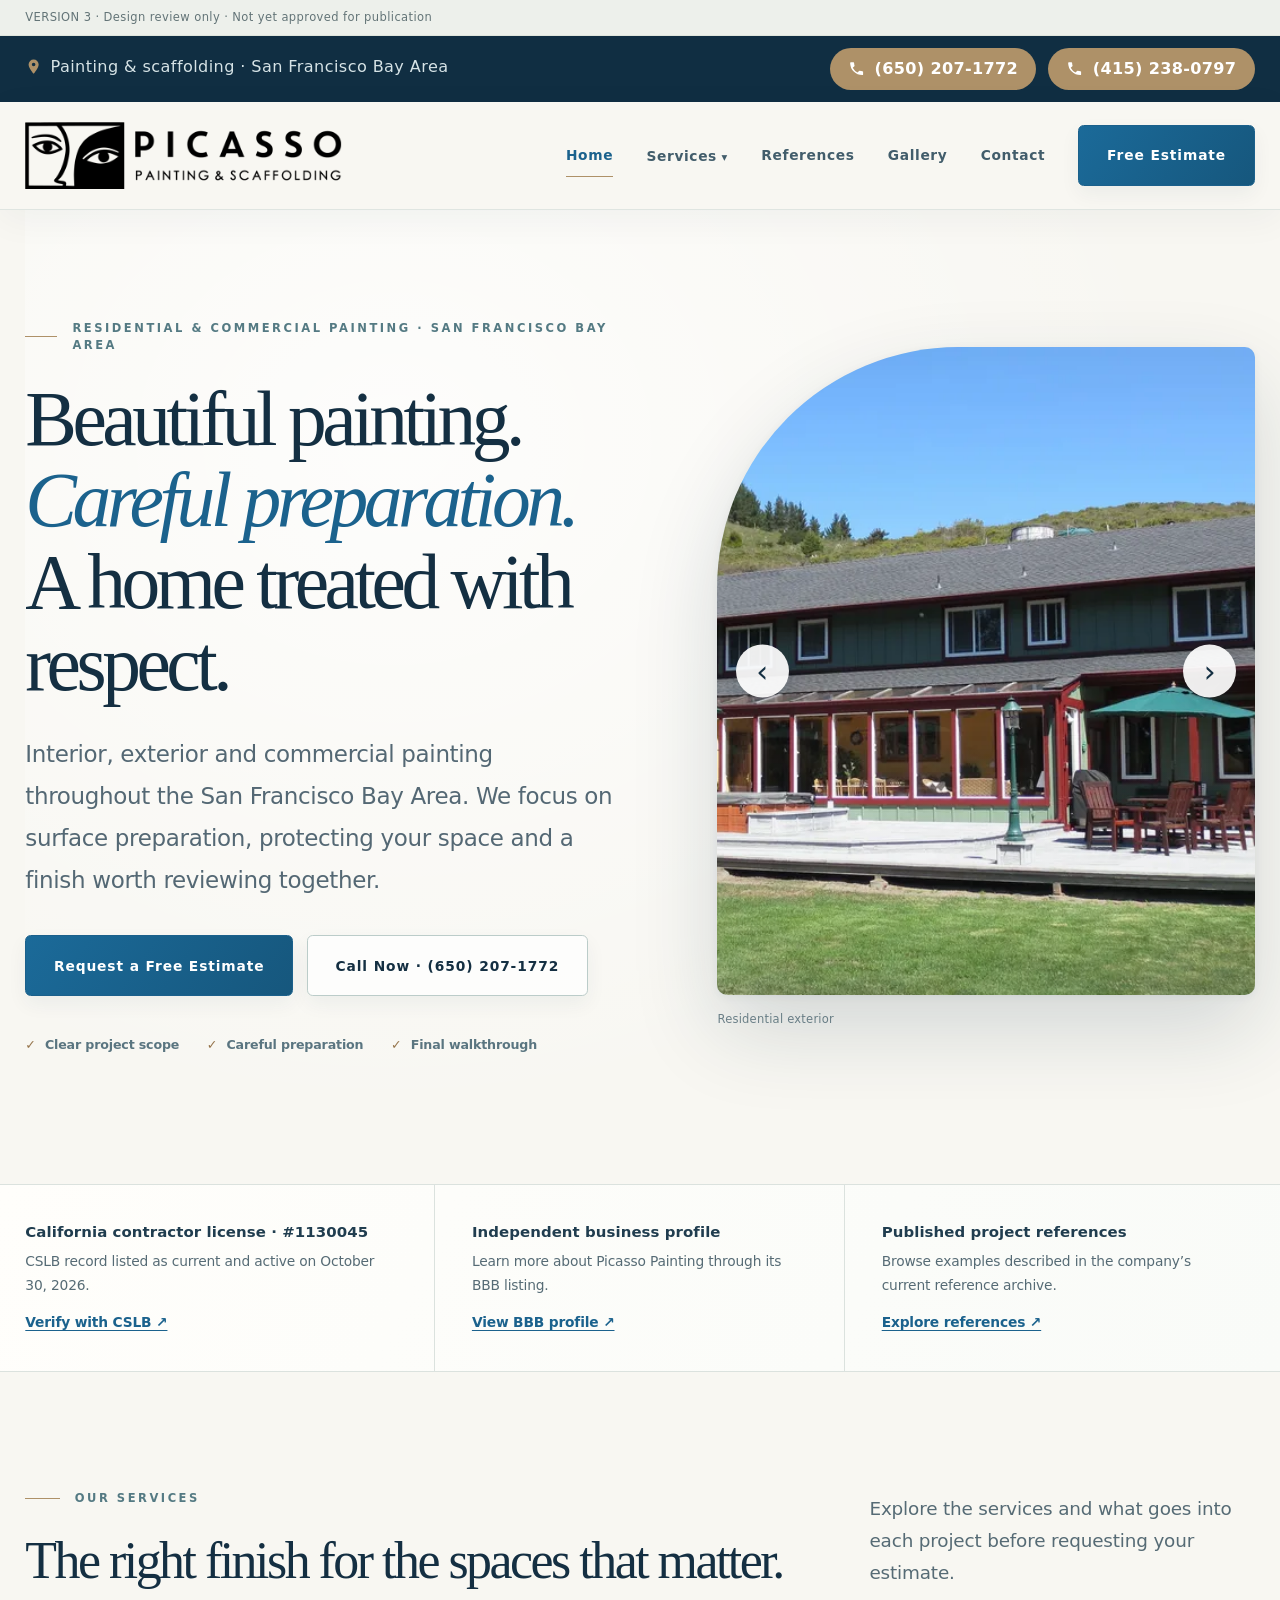
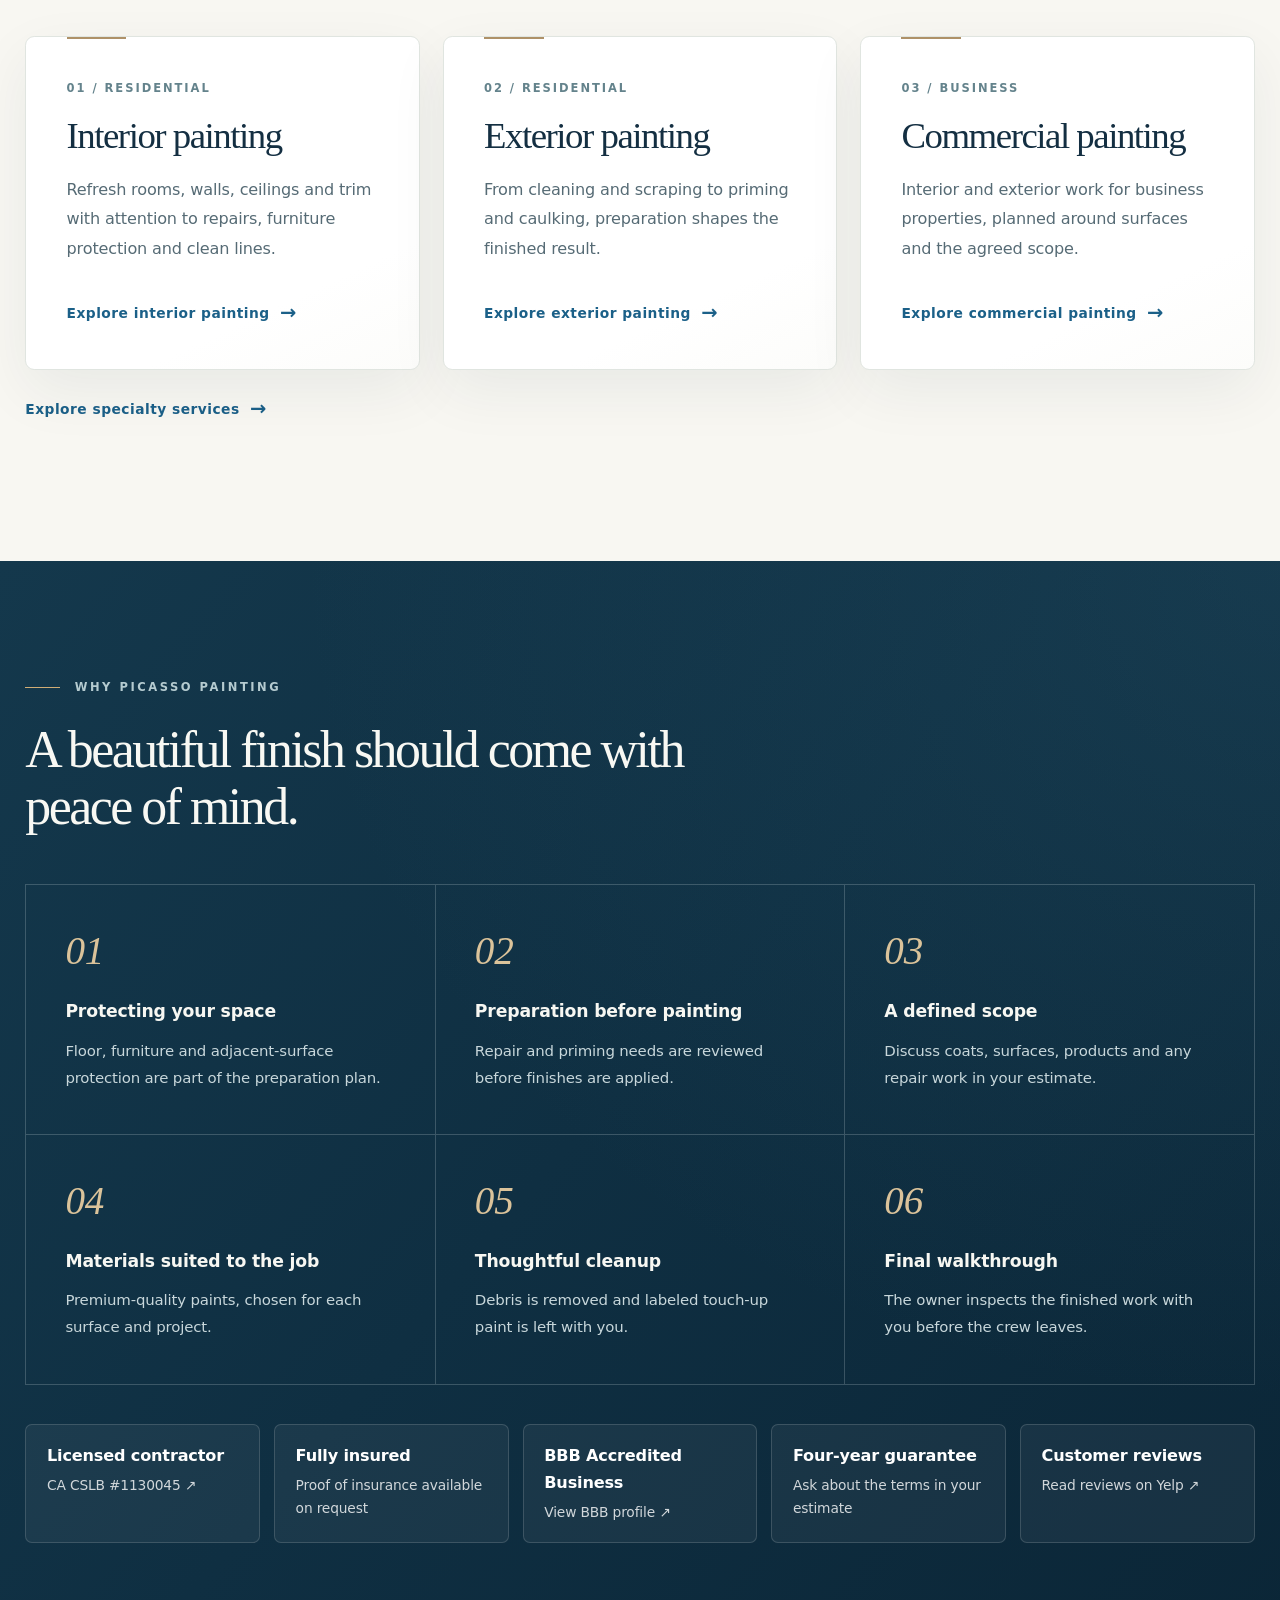
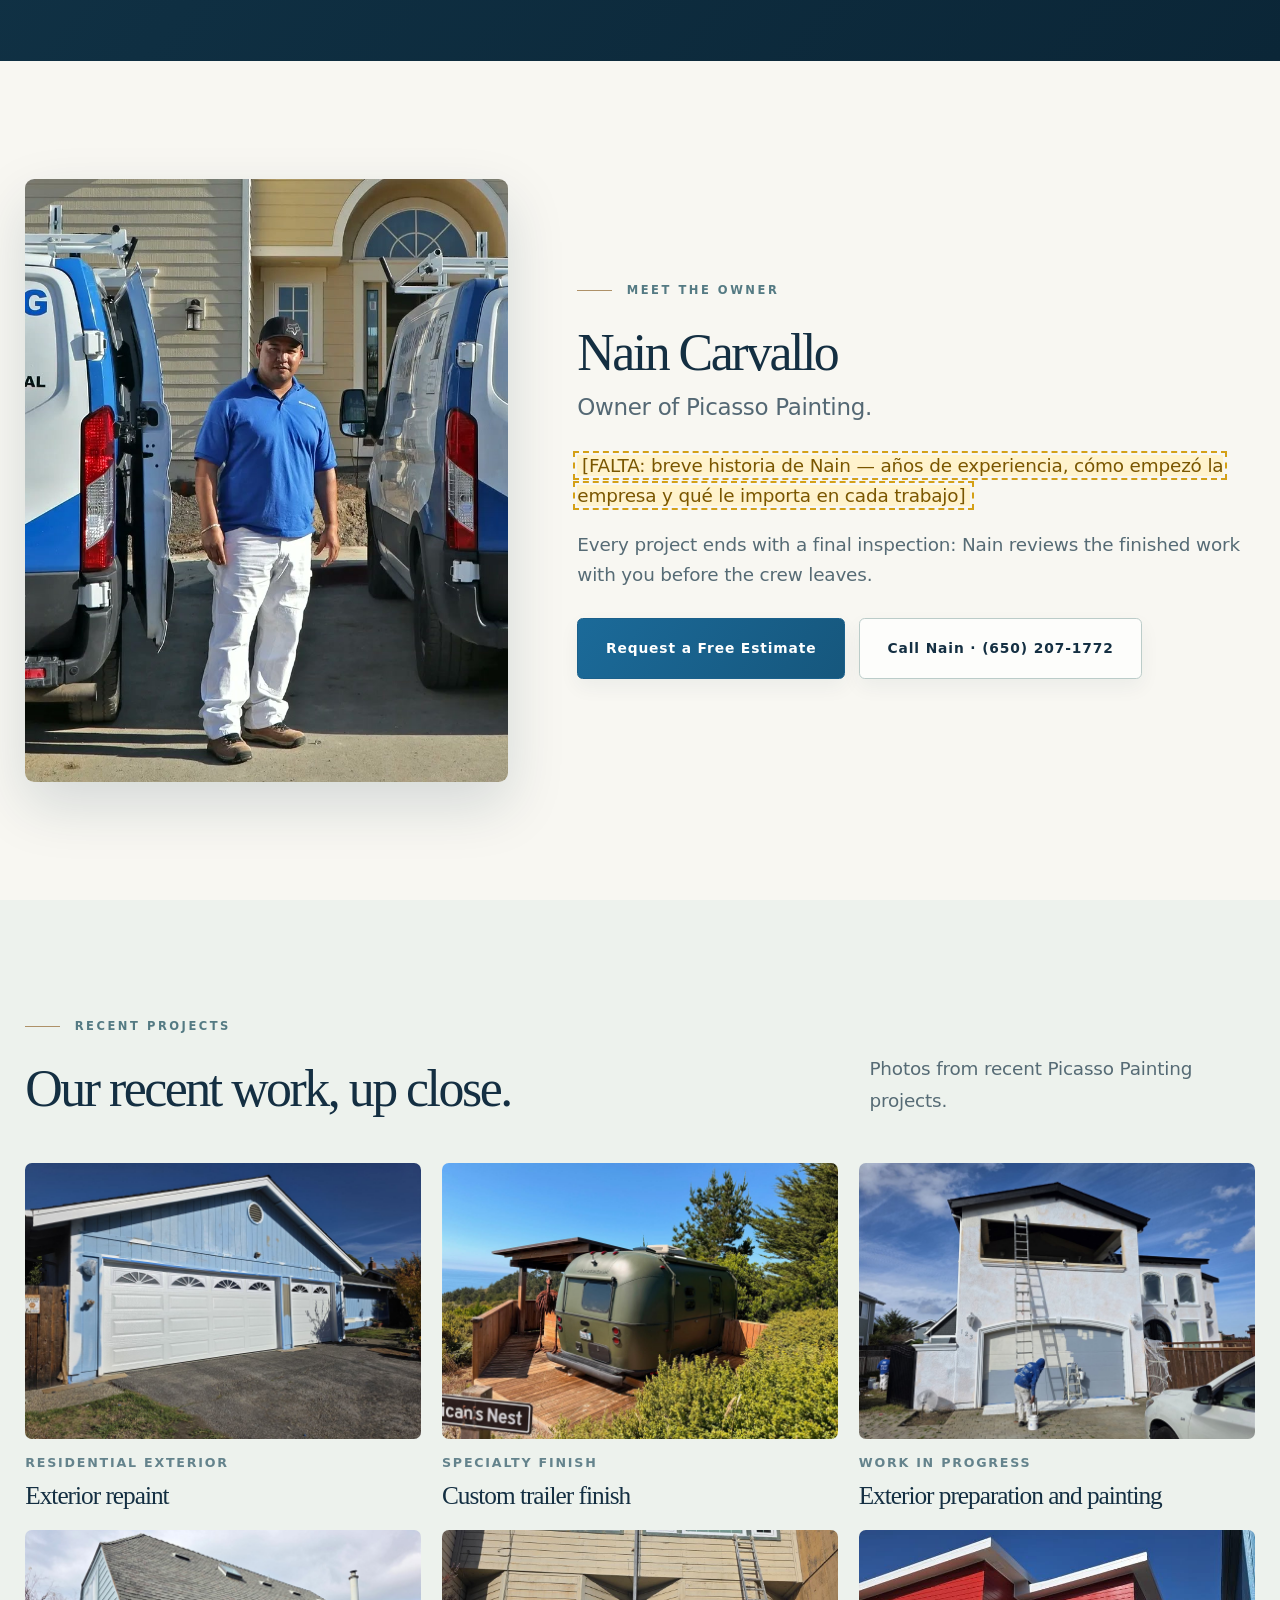
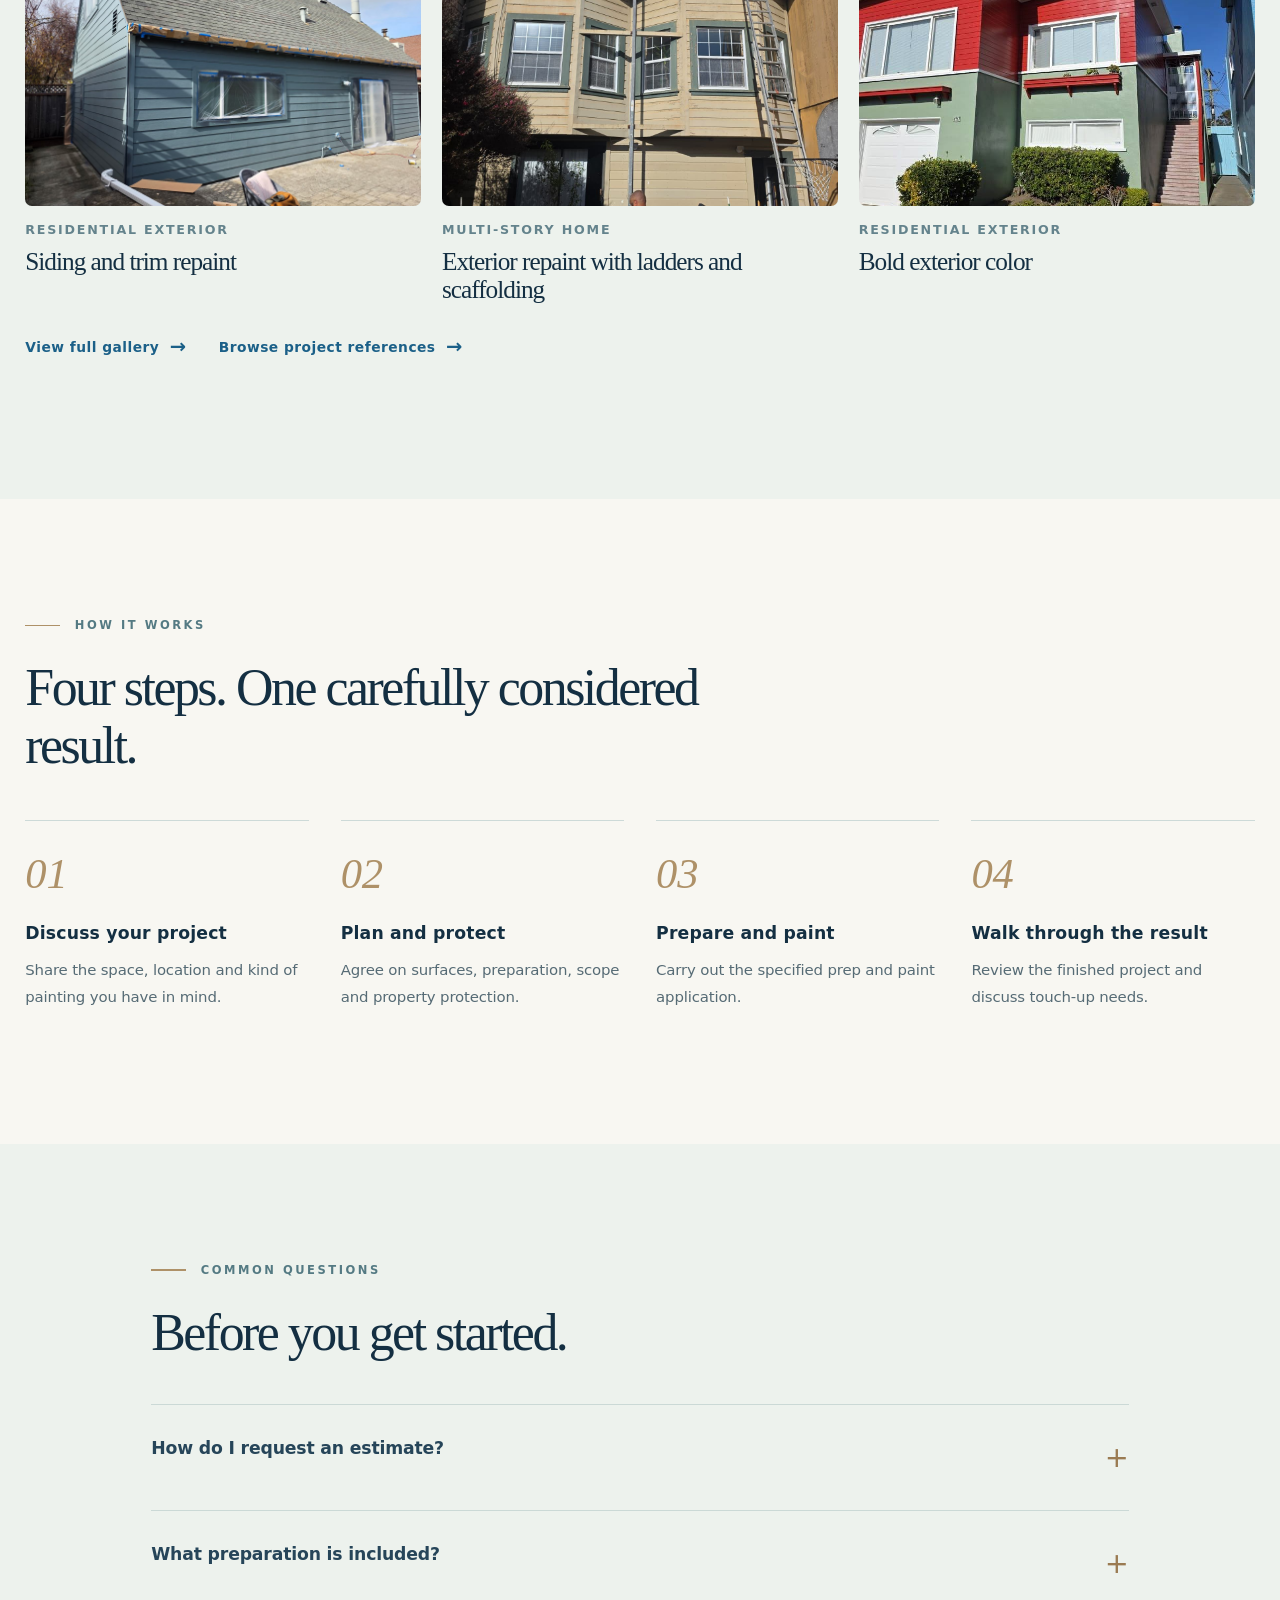
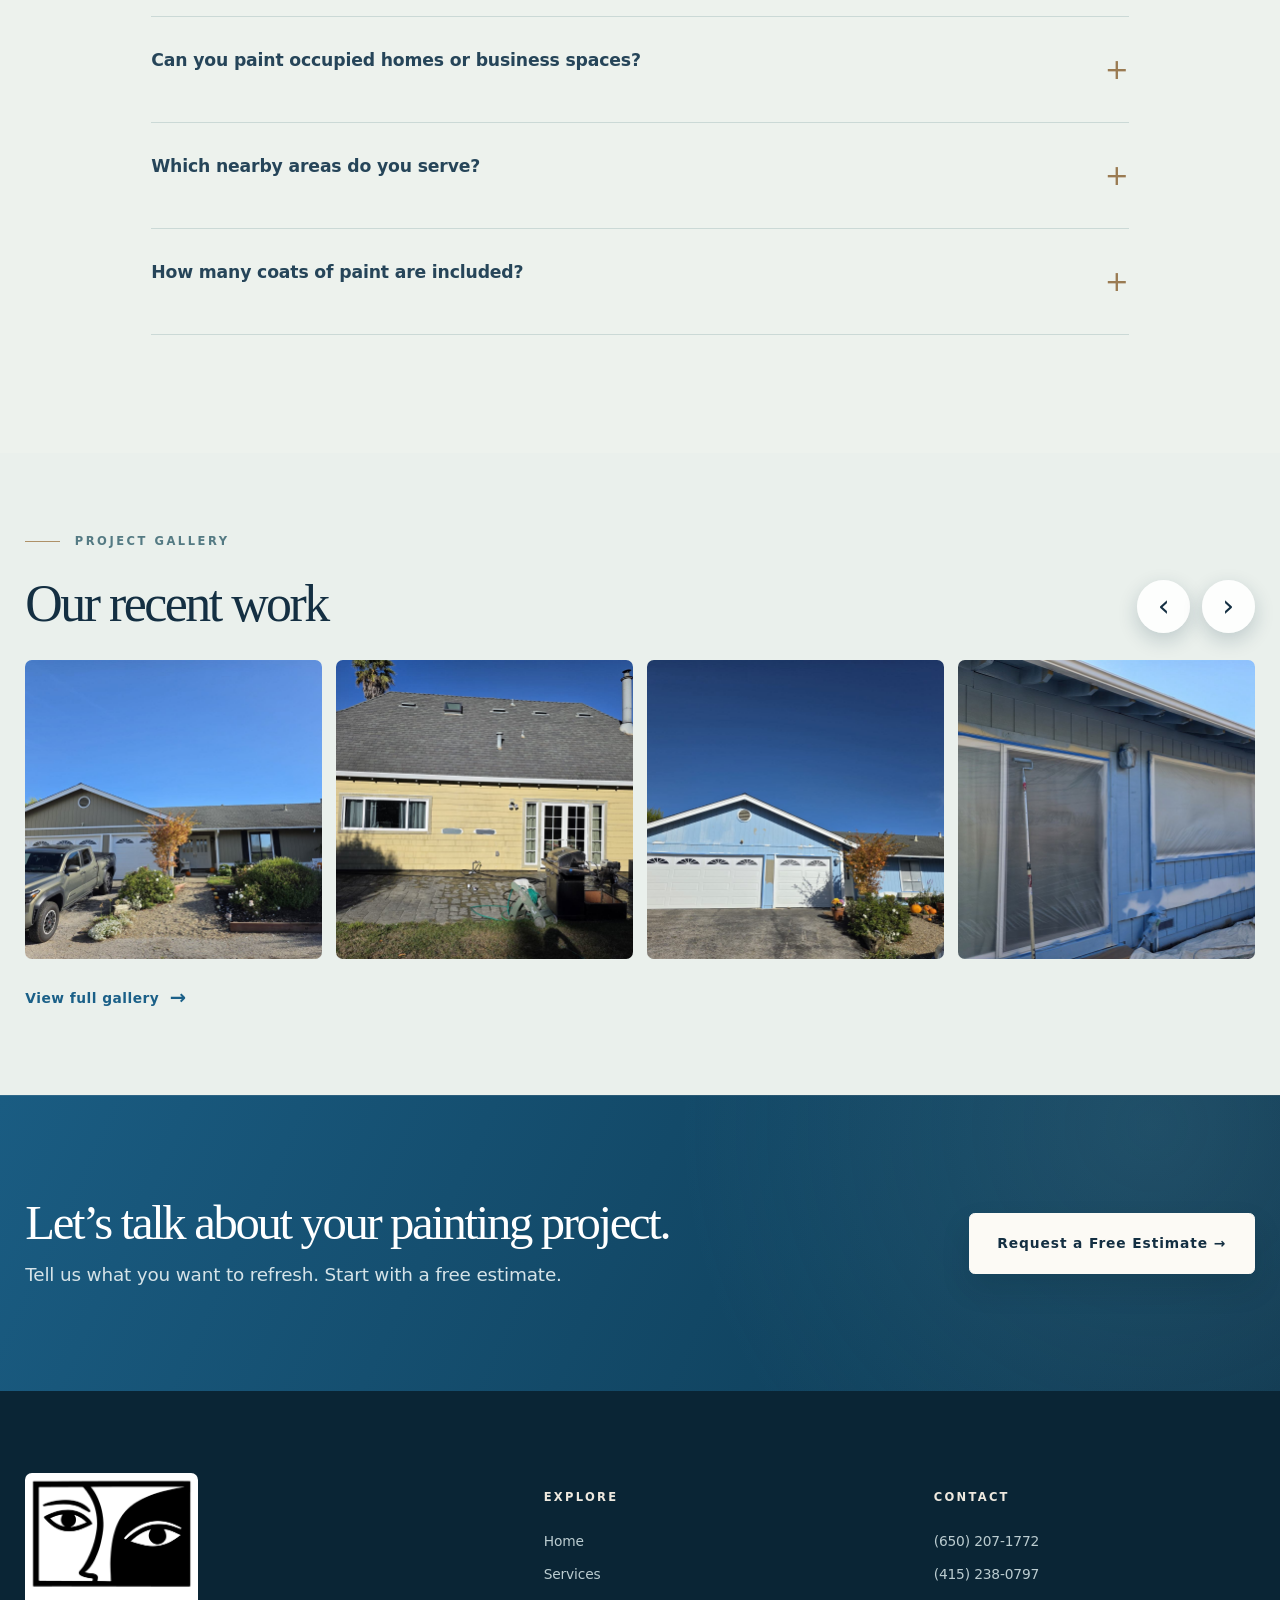
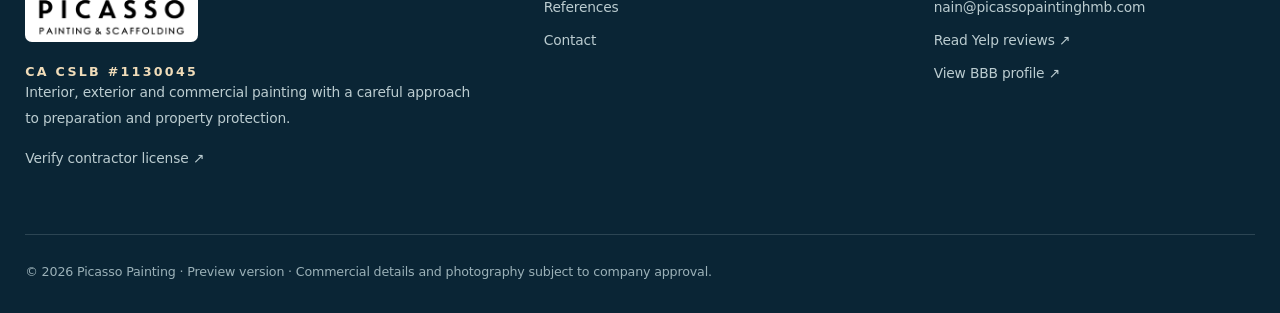
==== index.html @ effb1d24 "Sección Meet the owner con foto de Nain Co-Authored-By: Claude Opus 5.5 <noreply@anthropic.com>" ====
<!doctype html><html lang="en"><head><meta charset="utf-8"><meta name="viewport" content="width=device-width,initial-scale=1"><meta name="theme-color" content="#112b41"><meta name="robots" content="noindex,nofollow"><title>San Francisco Bay Area Painting Services | Picasso Painting</title><meta name="description" content="Interior, exterior and commercial painting in the San Francisco Bay Area. Careful preparation, property protection and free estimate inquiries."><meta property="og:title" content="San Francisco Bay Area Painting Services | Picasso Painting"><meta property="og:description" content="Interior, exterior and commercial painting in the San Francisco Bay Area. Careful preparation, property protection and free estimate inquiries."><meta property="og:type" content="website"><style>
:root{--navy:#112b41;--deep:#092435;--blue:#1766a7;--sea:#e8f1ed;--cream:#faf9f5;--white:#fff;--muted:#536976;--line:#d9e3e3;--gold:#b99b6d;--max:1190px}
*{box-sizing:border-box}html{scroll-behavior:smooth;scroll-padding-top:94px}body{margin:0;background:var(--cream);font:16px/1.65 system-ui,-apple-system,Segoe UI,sans-serif;color:var(--navy);overflow-x:hidden}a{color:inherit;text-decoration:none}img{display:block;max-width:100%}button,input,textarea,select{font:inherit}button{cursor:pointer} :focus-visible{outline:3px solid #4e9dd0;outline-offset:3px} .wrap{width:min(var(--max),calc(100% - 44px));margin:auto}h1,h2,h3,p{margin-top:0}h1,h2,h3{font-family:Georgia,'Times New Roman',serif;font-weight:400;letter-spacing:-.045em;line-height:1.12}h1{font-size:clamp(44px,5.8vw,78px)}h2{font-size:clamp(35px,4vw,55px)}h3{font-size:clamp(25px,2.7vw,33px)}p{color:var(--muted)}.eyebrow{font-size:11px;letter-spacing:.18em;text-transform:uppercase;font-weight:800;color:#467989;margin-bottom:15px;display:flex;gap:12px;align-items:center}.eyebrow:before{content:'';width:23px;height:1px;background:var(--gold)}.lead{font-size:clamp(17px,1.6vw,20px);line-height:1.75}.btn{display:inline-flex;align-items:center;justify-content:center;min-height:52px;padding:12px 22px;border:1px solid transparent;border-radius:4px;font-weight:800;font-size:13px;text-align:center;transition:.2s}.btn:hover{transform:translateY(-2px)}.primary{background:var(--blue);color:white}.primary:hover{background:#105083}.outline{border-color:#b6cad1;background:white}.outline:hover{background:#eaf3f5}.white{background:white;color:var(--navy)}.text-link{display:inline-flex;font-size:13px;font-weight:800;color:#1664a5;gap:9px;align-items:center}.text-link:after{content:'→';font-size:18px}.topline{background:var(--navy);color:#dce9ed;font-size:11px;padding:8px 0}.topline .wrap{display:flex;justify-content:space-between;gap:12px}.topline a:hover{text-decoration:underline}.head{position:sticky;top:0;z-index:30;background:rgba(250,249,245,.97);border-bottom:1px solid var(--line);backdrop-filter:blur(16px)}.header{display:flex;justify-content:space-between;align-items:center;min-height:83px;gap:24px}.brand{display:flex;align-items:center;gap:11px}.brand img{width:61px;height:44px;object-fit:contain}.brand-text{display:grid;line-height:1.1;color:var(--navy)}.brand-text strong{font-size:21px;letter-spacing:.14em}.brand-text small{font-size:10px;letter-spacing:.49em;font-weight:800;margin-top:5px}.nav{display:flex;gap:25px;align-items:center}.nav>a:not(.btn){font-size:12px;font-weight:800;color:#385266}.nav>a[aria-current=page]{color:var(--blue);border-bottom:2px solid var(--blue);padding-bottom:5px}.nav a:hover{color:#1766a7}.menu{display:none;background:white;border:1px solid var(--line);border-radius:4px;padding:9px 14px;font-size:20px}.hero{display:grid;grid-template-columns:1.05fr .95fr;align-items:center;gap:7%;padding:76px 0 95px}.hero h1{margin:0 0 21px}.hero h1 em{font-weight:400;color:var(--blue)}.hero p{max-width:590px}.actions{display:flex;flex-wrap:wrap;gap:12px}.hero-photo{height:500px;border-radius:155px 7px 7px 7px;background:linear-gradient(135deg,#dcebe5,#c8dbd8);overflow:hidden;box-shadow:0 20px 60px #112b411c;position:relative}.hero-photo img{width:100%;height:100%;object-fit:cover}.photo-caption{font-size:11px;color:#647b84;padding-top:9px}.hero-words{display:flex;flex-wrap:wrap;gap:17px;font-size:12px;color:#54727e;font-weight:700;margin-top:26px}.hero-words span:before{content:'✓';color:var(--blue);margin-right:7px}.strip{background:#fff;border-block:1px solid var(--line)}.strip-inner{display:grid;grid-template-columns:repeat(3,1fr)}.strip-item{padding:25px 24px;border-right:1px solid var(--line)}.strip-item:first-child{padding-left:0}.strip-item:last-child{border:0}.strip-item b{display:block;font-size:13px}.strip-item p{font-size:12px;margin:4px 0 7px}.strip-item a{font-size:12px;color:var(--blue);font-weight:750;text-decoration:underline}.section{padding:98px 0}.alt{background:#edf4f0}.dark{background:var(--navy);color:#fff}.dark h2,.dark h3{color:#fff}.dark p{color:#c5d7df}.section-head{display:flex;gap:35px;align-items:end;justify-content:space-between;margin-bottom:34px}.section-head h2{margin:0;max-width:740px}.section-head p{max-width:335px;margin:0}.cards{display:grid;grid-template-columns:repeat(3,minmax(0,1fr));gap:18px}.card{background:#fff;border:1px solid var(--line);padding:31px;display:flex;flex-direction:column;min-width:0}.card small{color:#54808d;letter-spacing:.14em;text-transform:uppercase;font-weight:850;font-size:10px}.card h3{margin:12px 0}.card p{font-size:14px;flex:1}.card .text-link{margin-top:10px}.reasons{display:grid;grid-template-columns:repeat(3,1fr);border-top:1px solid #ffffff33;border-left:1px solid #ffffff33;margin-top:32px}.reason{padding:28px;border-bottom:1px solid #ffffff33;border-right:1px solid #ffffff33}.reason b{font-size:15px}.reason p{font-size:13px;margin:8px 0 0}.reason .number{color:#bfd5dd;font:italic 29px Georgia;display:block;margin-bottom:16px}.process{display:grid;grid-template-columns:repeat(4,1fr);gap:22px}.process article{border-top:1px solid var(--line);padding-top:19px}.process b{color:#ae8e63;font:italic 30px Georgia}.process h3{font:700 16px system-ui;letter-spacing:0;margin:15px 0 9px}.process p{font-size:13px}.faq{max-width:850px;margin:auto;border-top:1px solid var(--line)}.faq details{border-bottom:1px solid var(--line)}.faq summary{padding:20px 0;cursor:pointer;font-weight:750;list-style:none;display:flex;justify-content:space-between;gap:20px}.faq summary:after{content:'+';font-size:25px;font-weight:300;color:var(--blue)}.faq details[open] summary:after{content:'−'}.faq summary::-webkit-details-marker{display:none}.faq p{font-size:14px;padding-bottom:14px;max-width:720px}.cta{background:#155c93;color:white;padding:65px 0}.cta-inner{display:flex;justify-content:space-between;align-items:center;gap:30px}.cta h2{color:#fff;margin:0 0 8px}.cta p{color:#dfebf1;margin:0}.footer{background:var(--deep);color:#d7e6e9;padding:55px 0 24px}.footer-grid{display:grid;grid-template-columns:1.4fr 1fr 1fr;gap:50px;border-bottom:1px solid #ffffff29;padding-bottom:35px}.footer h4{color:#fff;text-transform:uppercase;font-size:11px;letter-spacing:.13em}.footer p,.footer a{color:#b8cfd5;font-size:13px}.footer a{display:block;margin:6px 0}.footer .brand-text strong{color:#fff}.footer-bottom{font-size:11px;color:#9bb6bd;padding-top:20px}.page-hero{padding:73px 0 55px}.page-hero h1{max-width:870px;margin:0 0 21px}.page-hero p{max-width:730px}.feature{display:grid;grid-template-columns:.82fr 1.18fr;gap:9%;padding:63px 0;border-top:1px solid var(--line);align-items:start}.feature:nth-child(even){grid-template-columns:1.18fr .82fr}.feature:nth-child(even) .feature-copy{order:2}.feature h2{margin:8px 0 19px}.feature p{font-size:15px}.feature-list{background:#fff;border:1px solid var(--line);padding:30px}.feature-list h3{font-size:25px;margin:0 0 18px}.feature-list ul{margin:0;padding-left:19px;color:var(--muted)}.feature-list li{padding-bottom:9px;font-size:14px}.special-grid{display:grid;grid-template-columns:repeat(3,1fr);gap:13px}.special-grid div{background:white;padding:20px;border:1px solid var(--line);font-weight:700;font-size:14px}.ref-actions{display:flex;gap:10px;flex-wrap:wrap;margin:20px 0 30px}.filter{border:1px solid #bbccd1;background:#fff;padding:10px 16px;border-radius:3px;font-size:13px;font-weight:800;color:var(--navy)}.filter[aria-pressed=true]{background:var(--navy);color:white}.reference-grid{display:grid;grid-template-columns:repeat(3,1fr);gap:16px}.reference{background:#fff;border:1px solid var(--line);padding:27px}.reference small{color:#5a8390;font-size:11px;letter-spacing:.12em;text-transform:uppercase;font-weight:800}.reference h3{font-size:26px;margin:12px 0}.reference p{font-size:13px;margin-bottom:0}.notice{border-left:3px solid var(--gold);background:#fff;padding:19px 24px;margin:24px 0;color:var(--muted);font-size:13px}.contact-grid{display:grid;grid-template-columns:.85fr 1.15fr;gap:8%;align-items:start}.contact-phones{border-top:1px solid #cbdcd9;margin-top:27px}.contact-phones div{padding:16px 0;border-bottom:1px solid #cbdcd9}.contact-phones span{display:block;font-size:10px;font-weight:800;text-transform:uppercase;letter-spacing:.12em;color:#5e818b}.contact-phones a{font-size:21px;font-weight:800}.form-box{background:white;padding:34px;border:1px solid var(--line);box-shadow:0 15px 40px #112b410d}.form-box h2{font-size:36px}.fields{display:grid;grid-template-columns:1fr 1fr;gap:15px}.field{display:flex;flex-direction:column;gap:5px}.field.full{grid-column:1/-1}.field label{font-size:12px;font-weight:800}.field input,.field select,.field textarea{min-height:49px;width:100%;background:#fbfcfc;border:1px solid #bccfd5;padding:11px;border-radius:3px;color:var(--navy)}.field textarea{min-height:110px;resize:vertical}.field input:focus,.field textarea:focus,.field select:focus{border-color:#1664a5}.form-note{font-size:12px;margin:14px 0}.form-status{font-size:13px;font-weight:750;color:#8a5131;min-height:1.4em}.bot-field{position:absolute!important;left:-9999px!important}.mobile-cta{display:none}.review-flag{font-size:11px;background:#e7eee9;border-bottom:1px solid #d3e0db;color:#476675;padding:7px 0}.review-flag a{text-decoration:underline}.fineprint{font-size:12px;color:#718591}.detail-link{display:block;color:#12619a;font-size:13px;font-weight:800;margin-top:12px}.error{color:#a13d36}.success{color:#176a51}
@media(max-width:900px){.nav{gap:14px}.nav>a:not(.btn){font-size:11px}.hero{gap:4%}.cards,.reference-grid{grid-template-columns:repeat(2,1fr)}.footer-grid{gap:25px}}
@media(max-width:720px){body{padding-bottom:66px}.wrap{width:min(100% - 32px,var(--max))}.topline{display:none}.header{min-height:72px}.brand img{width:48px}.brand-text strong{font-size:17px}.brand-text small{font-size:8px}.menu{display:block}.nav{display:none;position:absolute;left:0;right:0;top:100%;background:var(--cream);padding:20px 16px 25px;border-bottom:1px solid var(--line);flex-direction:column;align-items:stretch;gap:15px;box-shadow:0 15px 20px #112b4115}.nav.open{display:flex}.nav>a:not(.btn){font-size:14px;padding:8px}.hero{grid-template-columns:1fr;gap:31px;padding:49px 0 60px}.hero h1{font-size:clamp(42px,11vw,60px)}.hero-photo{height:350px;border-top-left-radius:105px}.strip-inner{grid-template-columns:1fr}.strip-item{padding:17px 0;border-right:0;border-bottom:1px solid var(--line)}.strip-item:last-child{border:0}.section{padding:67px 0}.section-head{display:block}.section-head p{margin-top:16px}.cards,.reference-grid,.reasons,.process,.special-grid,.footer-grid{grid-template-columns:1fr}.reasons{border-left:0}.reason{border-left:1px solid #ffffff33}.cta-inner{display:block}.cta .btn{margin-top:23px}.feature,.feature:nth-child(even){grid-template-columns:1fr;gap:20px;padding:42px 0}.feature:nth-child(even) .feature-copy{order:0}.page-hero{padding:49px 0 30px}.contact-grid{grid-template-columns:1fr;gap:35px}.form-box{padding:23px}.fields{grid-template-columns:1fr}.mobile-cta{display:grid;grid-template-columns:1fr 1fr;position:fixed;bottom:0;left:0;right:0;z-index:55;background:#fff;box-shadow:0 -5px 20px #0b263823;gap:8px;padding:8px max(12px,env(safe-area-inset-left)) calc(8px + env(safe-area-inset-bottom))}.mobile-cta a{min-height:47px;padding:8px;font-size:12px}.footer{padding-bottom:35px}}
@media(prefers-reduced-motion:reduce){html{scroll-behavior:auto}*,*:before,*:after{animation-duration:.01ms!important;transition-duration:.01ms!important}}

/* ============================================================
   PICASSO PAINTING · COASTAL EDITORIAL PREMIUM REFINEMENT
   Visual-only enhancement. Existing HTML, copy, links and JS remain intact.
   ============================================================ */
:root{
  --navy:#142f42;
  --deep:#0b2535;
  --blue:#1b628d;
  --sea:#eaf0ec;
  --cream:#f8f7f2;
  --white:#ffffff;
  --muted:#566b75;
  --line:#dbe2de;
  --gold:#ae9168;
  --max:1216px;
  --premium-shadow:0 18px 52px rgba(18,46,61,.065);
  --premium-shadow-hover:0 25px 55px rgba(18,46,61,.12);
  --premium-serif:"Iowan Old Style","Baskerville","Palatino Linotype","Book Antiqua",Georgia,serif;
  --premium-sans:"Avenir Next","Segoe UI",system-ui,-apple-system,BlinkMacSystemFont,sans-serif;
}
body{
  background:var(--cream);
  color:var(--navy);
  font-family:var(--premium-sans);
  font-weight:400;
  letter-spacing:-.009em;
  -webkit-font-smoothing:antialiased;
  text-rendering:optimizeLegibility;
}
h1,h2,h3{font-family:var(--premium-serif);font-weight:400;line-height:1.11;letter-spacing:-.048em}
h1{font-size:clamp(46px,6.05vw,84px);line-height:1.055;letter-spacing:-.058em}
h2{font-size:clamp(37px,4.05vw,57px)}
h3{font-size:clamp(25px,2.5vw,34px);letter-spacing:-.04em}
p{color:var(--muted)}
.lead{font-size:clamp(17px,1.65vw,20px);line-height:1.83;letter-spacing:-.015em;color:#546874}
.eyebrow{
  font-size:10px;
  line-height:1.45;
  font-weight:800;
  letter-spacing:.22em;
  color:#547a83;
  gap:13px;
  margin-bottom:22px;
}
.eyebrow:before{width:30px;background:var(--gold);height:1px}
:focus-visible{outline:2px solid #246e9e;outline-offset:4px}
.review-flag{
  background:#edf0eb;
  border-bottom:1px solid #e0e5dc;
  color:#637477;
  font-size:10px;
  letter-spacing:.035em;
  padding:7px 0;
}
.topline{background:#102e42;color:#d6e3e6;padding:9px 0;font-size:11px;letter-spacing:.025em}
.topline .wrap{align-items:center}
.topline a{color:#f2f4f1;transition:color .2s ease}
.topline a:hover{color:#e3c99f}
.head{
  background:rgba(248,247,242,.955);
  border-bottom:1px solid rgba(114,144,151,.18);
  box-shadow:0 8px 32px rgba(16,43,59,.048);
  -webkit-backdrop-filter:blur(20px);
  backdrop-filter:blur(20px);
}
.header{min-height:93px;gap:32px}
.brand{gap:14px}
.brand img{width:65px;height:46px;object-fit:contain}
.brand-text strong{font-size:20px;font-weight:750;letter-spacing:.16em}
.brand-text small{font-size:9px;letter-spacing:.55em;font-weight:800;margin-top:6px}
.nav{gap:29px}
.nav>a:not(.btn){
  font-size:12px;
  font-weight:700;
  color:#425d6b;
  letter-spacing:.045em;
  position:relative;
  padding-bottom:0;
  border:0;
  transition:color .2s ease;
}
.nav>a:not(.btn):after{
  content:"";
  position:absolute;
  left:0;right:100%;bottom:-9px;
  height:1px;
  background:var(--gold);
  transition:right .25s ease;
}
.nav>a:not(.btn):hover:after,.nav>a[aria-current=page]:after{right:0}
.nav>a[aria-current=page]:not(.btn){color:var(--blue)}
.nav a:hover{color:var(--blue)}
.btn{
  min-height:53px;
  padding:13px 24px;
  border-radius:5px;
  font-size:12px;
  font-weight:800;
  letter-spacing:.065em;
  line-height:1.35;
  box-shadow:0 7px 18px rgba(13,48,72,.055);
  transition:background-color .25s ease,box-shadow .25s ease,transform .25s ease,border-color .25s ease,color .25s ease;
}
.btn:hover{transform:translateY(-2px);box-shadow:0 13px 25px rgba(13,48,72,.14)}
.primary{background:linear-gradient(125deg,#1b6a99,#16577d);border-color:#1b608b;color:#fff}
.primary:hover{background:linear-gradient(125deg,#165a82,#0d466a);border-color:#124c71}
.outline{background:rgba(255,255,255,.72);border-color:#bbccc9;color:var(--navy)}
.outline:hover{background:#fff;border-color:var(--gold)}
.white{background:#fcfaf5;color:var(--navy);border-color:#fcfaf5}
.white:hover{background:#fffdf9}
.text-link,.detail-link{
  color:#1b6088;
  font-size:12px;
  font-weight:800;
  letter-spacing:.035em;
  text-underline-offset:4px;
  transition:color .2s ease;
}
.text-link:hover,.detail-link:hover{color:#977744}
.text-link:after{font-size:17px;transition:transform .2s ease}
.text-link:hover:after{transform:translateX(4px)}
.hero{
  gap:8%;
  padding:clamp(75px,7.5vw,115px) 0 clamp(95px,8.7vw,132px);
  background:radial-gradient(ellipse at 30% 24%,rgba(255,255,255,.74),rgba(255,255,255,0) 65%);
}
.hero h1{max-width:690px;margin-bottom:27px}
.hero h1 em,.references-hero h1 em{color:var(--blue);font-style:italic}
.hero p{max-width:575px}
.hero .actions{margin-top:30px}
.hero-photo{
  height:clamp(480px,44vw,585px);
  border-radius:210px 9px 9px 9px;
  background:linear-gradient(140deg,#dce9e4,#c6d8d7);
  box-shadow:0 30px 75px rgba(16,49,68,.16),0 2px 8px rgba(16,49,68,.055);
  isolation:isolate;
}
.hero-photo:after{
  content:"";position:absolute;inset:0;
  pointer-events:none;
  background:linear-gradient(to bottom,transparent 60%,rgba(12,39,56,.11));
}
.hero-photo img{transition:transform .8s cubic-bezier(.2,.7,.2,1)}
.hero-photo:hover img{transform:scale(1.035)}
.photo-caption{color:#71858c;font-size:10px;letter-spacing:.02em;padding-top:13px}
.hero-words{margin-top:34px;gap:12px 24px;font-size:11px;font-weight:700;color:#5a7580}
.hero-words span:before{color:#96754c;margin-right:8px}
.strip{
  background:linear-gradient(115deg,#fffefb,#f9fbf8);
  border-block:1px solid var(--line);
}
.strip-item{padding:30px 32px;border-color:var(--line)}
.strip-item b{font-size:13px;letter-spacing:.005em;color:#203d4f}
.strip-item p{font-size:12px;line-height:1.7;margin:5px 0 8px}
.strip-item a{font-size:12px;color:var(--blue);text-underline-offset:3px}
.section{padding:clamp(80px,8vw,118px) 0}
.alt{background:#edf2ed}
.section-head{gap:40px;margin-bottom:40px}
.section-head h2{max-width:760px}
.section-head p{line-height:1.75}
.cards{gap:20px}
.card{
  border:1px solid #e0e5e0;
  border-radius:8px;
  padding:37px 35px 34px;
  background:linear-gradient(155deg,#fff 0%,#fff 75%,#fcfcfa 100%);
  box-shadow:var(--premium-shadow);
  position:relative;
  overflow:hidden;
  transition:transform .26s ease,box-shadow .26s ease,border-color .26s ease;
}
.card:before{
  content:"";position:absolute;left:35px;top:0;
  width:52px;height:2px;background:var(--gold);
}
.card:hover{transform:translateY(-5px);border-color:#d6dace;box-shadow:var(--premium-shadow-hover)}
.card small{font-size:10px;letter-spacing:.17em;font-weight:800;color:#64838c}
.card h3{margin:16px 0 15px}
.card p{line-height:1.85;font-size:14px}
.card .text-link{margin-top:15px}
.dark{
  background:
    radial-gradient(ellipse at 100% 0%,rgba(49,102,126,.24),transparent 54%),
    linear-gradient(130deg,#14384c 0%,#0f2f42 48%,#0b2637 100%);
  color:#fff;
}
.dark h2,.dark h3{color:#f8f8f3}
.dark p{color:#c8d7db}
.dark .eyebrow{color:#b5cbd0}
.dark .eyebrow:before{background:#d0ad75}
.reasons{margin-top:42px;border-color:rgba(234,242,243,.2)}
.reason{padding:37px 34px;border-color:rgba(234,242,243,.2)}
.reason .number{font:italic 34px var(--premium-serif);color:#dbc39a;margin-bottom:20px}
.reason b{font-size:15px;font-weight:700;color:#f7f7f2}
.reason p{font-size:13px;line-height:1.8;margin-top:10px}
.process{gap:28px}
.process article{border-top:1px solid #cddad8;padding-top:24px}
.process b{color:var(--gold);font:italic 37px var(--premium-serif)}
.process h3{
  margin:20px 0 10px;
  font-family:var(--premium-sans);
  font-size:15px;
  font-weight:800;
  line-height:1.45;
  letter-spacing:.01em;
}
.process p{font-size:13px;line-height:1.8}
.faq{border-top-color:#cbd9d6}
.faq details{border-bottom-color:#cbd9d6}
.faq summary{
  padding:25px 0;
  font-size:15px;
  font-weight:700;
  color:#264559;
  transition:color .2s ease;
}
.faq summary:hover,.faq details[open] summary{color:var(--blue)}
.faq summary:after{color:#9a7b52}
.faq p{line-height:1.86}
.cta{
  background:
    radial-gradient(circle at 90% 10%,rgba(110,159,177,.18),transparent 40%),
    linear-gradient(115deg,#1a5c82,#10425e 70%,#0e374f);
  padding:clamp(67px,6.8vw,94px) 0;
  border-top:1px solid rgba(255,255,255,.1);
}
.cta h2{color:#fff;font-size:clamp(35px,3.8vw,53px)}
.cta p{color:#d5e3e8;line-height:1.8}
.cta .white{box-shadow:0 12px 25px rgba(6,25,35,.14)}
.footer{
  background:#0a2535;
  color:#e0e9e9;
  padding:71px 0 26px;
}
.footer-grid{gap:60px;border-bottom-color:rgba(225,236,235,.16);padding-bottom:48px}
.footer h4{font-size:10px;letter-spacing:.2em;font-weight:800;color:#eee9df;margin-bottom:18px}
.footer p,.footer a{color:#bbccd0;font-size:12px;line-height:1.9}
.footer a{transition:color .2s ease}
.footer a:hover{color:#e1c39a}
.footer-bottom{color:#9bb1b8;padding-top:24px;font-size:11px}
.page-hero{
  padding:clamp(75px,7.2vw,105px) 0 clamp(57px,6vw,78px);
  background:radial-gradient(ellipse at 0% 0%,rgba(255,255,255,.6),transparent 75%);
}
.page-hero h1{max-width:950px;margin-bottom:27px}
.page-hero p{max-width:750px}
.feature{gap:9%;padding:clamp(68px,7vw,100px) 0;border-top-color:#d8e0dd}
.feature h2{margin:10px 0 24px}
.feature p{font-size:15px;line-height:1.88}
.feature .btn{margin-top:13px}
.feature-list{
  background:linear-gradient(155deg,#fff,#fdfdfb);
  border:1px solid #dde4de;
  border-radius:9px;
  box-shadow:var(--premium-shadow);
  padding:43px 43px 36px;
  position:relative;
}
.feature-list:before{content:"";position:absolute;left:43px;top:0;background:var(--gold);width:63px;height:2px}
.feature-list h3{font-size:29px;margin-bottom:24px}
.feature-list li{font-size:14px;line-height:1.72;padding-bottom:12px}
.feature-list li::marker{color:#b59566}
.special-grid{gap:15px}
.special-grid div{
  border:1px solid #dfe5df;
  border-radius:6px;
  padding:24px 22px;
  background:rgba(255,255,255,.9);
  box-shadow:0 8px 26px rgba(16,50,61,.035);
  font-size:14px;
  font-weight:650;
  line-height:1.55;
}
.notice{
  background:#fffdfa;
  border-left:3px solid var(--gold);
  box-shadow:0 10px 30px rgba(23,51,61,.045);
  border-radius:0 6px 6px 0;
  padding:23px 28px;
}
.contact-grid{gap:9%}
.contact-phones{border-top-color:#d0ded7;margin-top:35px}
.contact-phones div{padding:20px 0;border-bottom-color:#d0ded7}
.contact-phones span{font-size:10px;letter-spacing:.15em;color:#5e8083}
.contact-phones a{
  font-size:25px;
  font-family:var(--premium-serif);
  font-weight:500;
  letter-spacing:-.025em;
  transition:color .2s ease;
}
.contact-phones a:hover{color:var(--blue)}
.form-box{
  padding:clamp(29px,3.25vw,48px);
  border:1px solid #dce4df;
  border-radius:10px;
  background:#fff;
  box-shadow:0 25px 65px rgba(19,53,69,.09);
}
.form-box h2{font-size:clamp(31px,3.3vw,44px);margin-bottom:18px}
.fields{gap:18px}
.field{gap:8px}
.field label{font-weight:750;font-size:12px;color:#345366}
.field input,.field select,.field textarea{
  background:#fcfdfb;
  border:1px solid #cddbd5;
  border-radius:5px;
  padding:12px 14px;
  color:var(--navy);
  transition:border-color .2s ease,box-shadow .2s ease;
}
.field input:not([type=checkbox]):focus,.field select:focus,.field textarea:focus{
  border-color:var(--blue);
  box-shadow:0 0 0 3px rgba(27,98,141,.09);
  outline:none;
}
.field input[type=checkbox]{accent-color:var(--blue)}
.form-note{color:#6d7e83;line-height:1.7}
.fineprint{color:#71838b;line-height:1.75}
.ref-actions{gap:11px}
.filter{border-color:#c4d2cc;border-radius:5px;letter-spacing:.02em;transition:background-color .2s ease,color .2s ease,border-color .2s ease}
.filter:hover{border-color:var(--gold);background:#fffdf7}
.filter[aria-pressed=true]{background:var(--navy);border-color:var(--navy);color:#fff}
.reference-stats{border-color:#d6e0da;margin-top:45px}
.reference-stats>div+div{border-left-color:#d6e0da}
.reference-stats strong{font-family:var(--premium-serif);font-size:clamp(28px,3.5vw,45px);color:var(--navy)}
.reference-stats span{color:#60767c;letter-spacing:.02em;font-size:12px}
.reference-section{padding-top:clamp(75px,7vw,104px)}
.directory-controls{
  background:linear-gradient(145deg,#fff,#fdfdfb);
  border:1px solid #dce4de;
  border-radius:9px;
  padding:30px 31px 17px;
  box-shadow:0 15px 45px rgba(17,48,62,.06);
}
.directory-field label{color:#345466;letter-spacing:.035em}
.directory-field input,.directory-field select{
  background:#fcfdfb;
  border:1px solid #c8d6d1;
  border-radius:5px;
  height:53px;
  transition:border-color .2s ease,box-shadow .2s ease;
}
.directory-field input:focus,.directory-field select:focus{
  border-color:var(--blue);
  outline:none;
  box-shadow:0 0 0 3px rgba(27,98,141,.09);
}
.directory-controls .filter{border-radius:5px;font-size:12px;min-height:42px}
.directory-summary{border-top-color:#e0e7e0;padding-top:15px}
.reset-button{color:var(--blue);text-underline-offset:4px}
.reference-grid{gap:19px}
.reference{
  border:1px solid #e0e6e1;
  border-radius:8px;
  padding:29px 28px 23px;
  background:#fff;
  box-shadow:0 9px 30px rgba(16,46,62,.047);
  transition:transform .24s ease,box-shadow .24s ease,border-color .24s ease;
}
.reference:hover{
  transform:translateY(-3px);
  border-color:#c7d6ce;
  box-shadow:0 21px 43px rgba(16,46,62,.105);
}
.reference .record-type{background:#edf3f5;color:#185b82;border-radius:3px;padding:5px 9px}
.reference .record-location{color:#5e8184}
.reference .record-number{color:#71898c}
.reference h3{font-family:var(--premium-serif);font-size:clamp(22px,2vw,28px);letter-spacing:-.037em}
.reference .record-work{font-size:13px;line-height:1.83;color:#66787c}
.reference .record-bottom{border-top-color:#e5e9e5;padding-top:16px}
.record-bottom a{color:var(--blue);text-underline-offset:4px}
.ref-empty{border:1px solid #dbe2dc;border-radius:8px;padding:65px 30px}
.reference-disclosure{
  background:#e7ede8;
  border-top:2px solid #b6a17c;
  border-radius:0 0 7px 7px;
  padding:34px;
  gap:30px;
}
.reference-disclosure h3{font-family:var(--premium-sans);font-size:14px}
.reference-disclosure p{line-height:1.8}
.reference-help-inner{gap:50px}
.mobile-cta a{box-shadow:none}
@media(max-width:1000px){
  .nav{gap:15px}
  .header{gap:18px}
  .hero{gap:5%}
  .hero-photo{height:480px}
  .feature-list{padding:33px 30px}
  .feature-list:before{left:30px}
}
@media(max-width:720px){
  body{padding-bottom:73px}
  .wrap{width:min(100% - 34px,var(--max))}
  .header{min-height:77px}
  .brand img{width:52px;height:40px}
  .brand-text strong{font-size:17px}
  .brand-text small{font-size:8px;letter-spacing:.49em}
  .menu{background:#fff;border:1px solid #cedad4;border-radius:5px;color:var(--navy);padding:8px 13px}
  .nav{
    background:rgba(248,247,242,.99);
    border-color:#dbe4de;
    box-shadow:0 18px 36px rgba(10,39,54,.12);
    padding:22px 18px 28px;
    gap:15px;
  }
  .nav>a:not(.btn){font-size:14px;padding:9px;letter-spacing:.02em}
  .nav>a:not(.btn):after{bottom:3px;left:9px;right:100%}
  .nav>a[aria-current=page]:after{right:75%}
  .hero{gap:39px;padding:62px 0 76px}
  .hero h1{font-size:clamp(45px,10.7vw,65px)}
  .hero-photo{height:380px;border-top-left-radius:135px}
  .hero .actions{margin-top:25px}
  .hero-words{margin-top:26px}
  .section{padding:75px 0}
  .section-head{margin-bottom:31px}
  .section-head p{margin-top:17px}
  .cards,.reference-grid,.reasons,.process,.special-grid,.footer-grid{grid-template-columns:1fr}
  .card{padding:31px 28px}
  .card:before{left:28px}
  .reason{padding:29px 27px}
  .process{gap:23px}
  .page-hero{padding:59px 0 46px}
  .page-hero h1{font-size:clamp(44px,10vw,64px)}
  .feature,.feature:nth-child(even){padding:55px 0;gap:25px}
  .feature-list{padding:32px 28px}
  .feature-list:before{left:28px}
  .feature-list h3{font-size:27px}
  .special-grid{gap:12px}
  .special-grid div{padding:20px 22px}
  .form-box{padding:28px 23px}
  .contact-grid{gap:40px}
  .footer{padding:58px 0 40px}
  .footer-grid{gap:23px;padding-bottom:33px}
  .cta{padding:70px 0}
  .reference-stats{margin-top:32px}
  .reference-section{padding-top:64px}
  .directory-controls{padding:23px 18px 15px}
  .directory-fields{grid-template-columns:1fr}
  .reference{padding:25px 23px 21px}
  .reference-grid{gap:14px}
  .reference-disclosure{padding:26px 23px}
  .mobile-cta{
    background:rgba(255,255,253,.98);
    border-top:1px solid #d8e2da;
    box-shadow:0 -6px 25px rgba(8,38,57,.13);
    gap:9px;
    padding:9px max(12px,env(safe-area-inset-left)) calc(9px + env(safe-area-inset-bottom));
  }
  .mobile-cta a{min-height:48px;font-size:11px;letter-spacing:.04em}
}
@media(max-width:390px){
  .hero-photo{height:315px;border-top-left-radius:100px}
  .hero h1{font-size:43px}
  .page-hero h1{font-size:43px}
  .hero-words{gap:8px 14px}
  .actions .btn{width:100%}
  .cta .btn{width:100%}
}
@media(prefers-reduced-motion:reduce){
  .btn,.card,.reference,.hero-photo img,.text-link:after{transition:none!important}
  .card:hover,.reference:hover,.btn:hover,.hero-photo:hover img{transform:none!important}
}


/* License number: readable contrast on the dark footer, in every viewport. */
.footer .brand-text small{
  color:#f0dcb9;
  font-size:11px;
  letter-spacing:.18em;
  font-weight:800;
}

</style><link rel="stylesheet" href="ajustes.css"></head><body data-page="inicio"><div class="review-flag"><div class="wrap">VERSION 3 · Design review only · Not yet approved for publication</div></div><div class="topline"><div class="wrap"><span><a class="area" href="https://www.google.com/maps/place/San+Francisco+Bay+Area,+CA" target="_blank" rel="noopener noreferrer"><svg viewBox="0 0 24 24" fill="currentColor" aria-hidden="true"><path d="M12 2a7 7 0 0 0-7 7c0 5.2 7 13 7 13s7-7.8 7-13a7 7 0 0 0-7-7zm0 9.5A2.5 2.5 0 1 1 12 6.5a2.5 2.5 0 0 1 0 5z"/></svg>Painting &amp; scaffolding · San Francisco Bay Area</a></span><span><a class="call" href="tel:+16502071772"><svg viewBox="0 0 24 24" fill="currentColor" aria-hidden="true"><path d="M6.6 10.8a15.1 15.1 0 0 0 6.6 6.6l2.2-2.2a1 1 0 0 1 1-.25c1.1.37 2.3.57 3.6.57a1 1 0 0 1 1 1V20a1 1 0 0 1-1 1A17 17 0 0 1 3 4a1 1 0 0 1 1-1h3.5a1 1 0 0 1 1 1c0 1.25.2 2.45.57 3.57a1 1 0 0 1-.25 1z"/></svg>(650) 207-1772</a><a class="call" href="tel:+14152380797"><svg viewBox="0 0 24 24" fill="currentColor" aria-hidden="true"><path d="M6.6 10.8a15.1 15.1 0 0 0 6.6 6.6l2.2-2.2a1 1 0 0 1 1-.25c1.1.37 2.3.57 3.6.57a1 1 0 0 1 1 1V20a1 1 0 0 1-1 1A17 17 0 0 1 3 4a1 1 0 0 1 1-1h3.5a1 1 0 0 1 1 1c0 1.25.2 2.45.57 3.57a1 1 0 0 1-.25 1z"/></svg>(415) 238-0797</a></span></div></div><header class="head"><div class="wrap header"><a class="brand" href="index.html" aria-label="Picasso Painting Home"><img class="logo" src="img/logo-horizontal.png" alt="Picasso Painting &amp; Scaffolding" width="760" height="160"></a><button class="menu" type="button" aria-label="Toggle navigation" aria-expanded="false" aria-controls="main-nav">☰</button><nav class="nav" id="main-nav" aria-label="Main navigation"><a href="index.html" aria-current="page">Home</a><div class="nav-drop"><a href="servicios.html">Services</a><div class="nav-sub"><a href="servicios.html#painting">Painting</a><a href="servicios.html#scaffolding">Scaffolding</a></div></div><a href="referencias.html">References</a><a href="galeria.html">Gallery</a><a href="contacto.html">Contact</a><a class="btn primary" href="contacto.html#estimate">Free Estimate</a></nav></div></header><main id="main">
<section class="wrap hero"><div><div class="eyebrow">Residential &amp; commercial painting · San Francisco Bay Area</div><h1>Beautiful painting. <em>Careful preparation.</em> A home treated with respect.</h1><p class="lead">Interior, exterior and commercial painting throughout the San Francisco Bay Area. We focus on surface preparation, protecting your space and a finish worth reviewing together.</p><div class="actions"><a class="btn primary" href="contacto.html#estimate">Request a Free Estimate</a><a class="btn outline" href="tel:+16502071772">Call Now · (650) 207-1772</a></div><div class="hero-words"><span>Clear project scope</span><span>Careful preparation</span><span>Final walkthrough</span></div></div><div><div class="hero-photo"><img src="[data-uri]" alt="Exterior de una casa de dos plantas con fachada verde, terraza y jardín" fetchpriority="high" decoding="async"></div><div class="photo-caption">Residential exterior</div></div></section>
<section class="strip"><div class="wrap strip-inner"><div class="strip-item"><b>California contractor license · #1130045</b><p>CSLB record listed as current and active on October 30, 2026.</p><a href="https://www.cslb.ca.gov/OnlineServices/CheckLicenseII/LicenseDetail.aspx?LicNum=1130045" target="_blank" rel="noopener noreferrer">Verify with CSLB ↗</a></div><div class="strip-item"><b>Independent business profile</b><p>Learn more about Picasso Painting through its BBB listing.</p><a href="https://www.bbb.org/us/ca/moss-beach/profile/painting-contractors/picasso-painting-1116-972477" target="_blank" rel="noopener noreferrer">View BBB profile ↗</a></div><div class="strip-item"><b>Published project references</b><p>Browse examples described in the company’s current reference archive.</p><a href="referencias.html">Explore references ↗</a></div></div></section>
<section class="section"><div class="wrap"><div class="section-head"><div><div class="eyebrow">Our services</div><h2>The right finish for the spaces that matter.</h2></div><p>Explore the services and what goes into each project before requesting your estimate.</p></div><div class="cards"><article class="card"><small>01 / Residential</small><h3>Interior painting</h3><p>Refresh rooms, walls, ceilings and trim with attention to repairs, furniture protection and clean lines.</p><a class="text-link" href="servicios.html#interior">Explore interior painting</a></article><article class="card"><small>02 / Residential</small><h3>Exterior painting</h3><p>From cleaning and scraping to priming and caulking, preparation shapes the finished result.</p><a class="text-link" href="servicios.html#exterior">Explore exterior painting</a></article><article class="card"><small>03 / Business</small><h3>Commercial painting</h3><p>Interior and exterior work for business properties, planned around surfaces and the agreed scope.</p><a class="text-link" href="servicios.html#commercial">Explore commercial painting</a></article></div><p style="margin-top:20px"><a class="text-link" href="servicios.html#specialty">Explore specialty services</a></p></div></section>
<section class="section dark"><div class="wrap"><div class="section-head"><div><div class="eyebrow">Why Picasso Painting</div><h2>A beautiful finish should come with peace of mind.</h2></div></div><div class="reasons"><div class="reason"><span class="number">01</span><b>Protecting your space</b><p>Floor, furniture and adjacent-surface protection are part of the preparation plan.</p></div><div class="reason"><span class="number">02</span><b>Preparation before painting</b><p>Repair and priming needs are reviewed before finishes are applied.</p></div><div class="reason"><span class="number">03</span><b>A defined scope</b><p>Discuss coats, surfaces, products and any repair work in your estimate.</p></div><div class="reason"><span class="number">04</span><b>Materials suited to the job</b><p>Premium-quality paints, chosen for each surface and project.</p></div><div class="reason"><span class="number">05</span><b>Thoughtful cleanup</b><p>Debris is removed and labeled touch-up paint is left with you.</p></div><div class="reason"><span class="number">06</span><b>Final walkthrough</b><p>The owner inspects the finished work with you before the crew leaves.</p></div></div><div class="trust"><a href="https://www.cslb.ca.gov/OnlineServices/CheckLicenseII/LicenseDetail.aspx?LicNum=1130045" target="_blank" rel="noopener noreferrer"><b>Licensed contractor</b><span>CA CSLB #1130045 ↗</span></a><div><b>Fully insured</b><span>Proof of insurance available on request</span></div><a href="https://www.bbb.org/us/ca/moss-beach/profile/painting-contractors/picasso-painting-1116-972477" target="_blank" rel="noopener noreferrer"><b>BBB Accredited Business</b><span>View BBB profile ↗</span></a><div><b>Four-year guarantee</b><span>Ask about the terms in your estimate</span></div><a href="https://www.yelp.com/biz/picasso-painting-el-granada" target="_blank" rel="noopener noreferrer"><b>Customer reviews</b><span>Read reviews on Yelp ↗</span></a></div></div></section>
<section class="section owner" id="meet-the-owner"><div class="wrap owner-grid"><img src="img/nain.jpg" alt="Nain Carvallo, owner of Picasso Painting, next to the company vans" width="800" height="1000" loading="lazy"><div><div class="eyebrow">Meet the owner</div><h2>Nain Carvallo</h2><p class="lead">Owner of Picasso Painting.</p><p><span class="falta">[FALTA: breve historia de Nain — años de experiencia, cómo empezó la empresa y qué le importa en cada trabajo]</span></p><p>Every project ends with a final inspection: Nain reviews the finished work with you before the crew leaves.</p><div class="actions"><a class="btn primary" href="contacto.html#estimate">Request a Free Estimate</a><a class="btn outline" href="tel:+16502071772">Call Nain · (650) 207-1772</a></div></div></div></section><section class="section alt"><div class="wrap"><div class="section-head"><div><div class="eyebrow">Recent projects</div><h2>Our recent work, up close.</h2></div><p>Photos from recent Picasso Painting projects.</p></div><div class="projects"><a class="project" href="galeria.html"><img src="img/galeria/g01.jpg" alt="Exterior repaint" loading="lazy" decoding="async"><small>Residential exterior</small><h3>Exterior repaint</h3></a><a class="project" href="galeria.html"><img src="img/galeria/g02.jpg" alt="Custom trailer finish" loading="lazy" decoding="async"><small>Specialty finish</small><h3>Custom trailer finish</h3></a><a class="project" href="galeria.html"><img src="img/galeria/g15.jpg" alt="Exterior preparation and painting" loading="lazy" decoding="async"><small>Work in progress</small><h3>Exterior preparation and painting</h3></a><a class="project" href="galeria.html"><img src="img/galeria/g04.jpg" alt="Siding and trim repaint" loading="lazy" decoding="async"><small>Residential exterior</small><h3>Siding and trim repaint</h3></a><a class="project" href="galeria.html"><img src="img/galeria/g24.jpg" alt="Exterior repaint with ladders and scaffolding" loading="lazy" decoding="async"><small>Multi-story home</small><h3>Exterior repaint with ladders and scaffolding</h3></a><a class="project" href="galeria.html"><img src="img/galeria/g30.jpg" alt="Bold exterior color" loading="lazy" decoding="async"><small>Residential exterior</small><h3>Bold exterior color</h3></a></div><p style="margin-top:24px;display:flex;gap:28px;flex-wrap:wrap"><a class="text-link" href="galeria.html">View full gallery</a><a class="text-link" href="referencias.html#references">Browse project references</a></p></div></section>
<section class="section"><div class="wrap"><div class="section-head"><div><div class="eyebrow">How it works</div><h2>Four steps. One carefully considered result.</h2></div></div><div class="process"><article><b>01</b><h3>Discuss your project</h3><p>Share the space, location and kind of painting you have in mind.</p></article><article><b>02</b><h3>Plan and protect</h3><p>Agree on surfaces, preparation, scope and property protection.</p></article><article><b>03</b><h3>Prepare and paint</h3><p>Carry out the specified prep and paint application.</p></article><article><b>04</b><h3>Walk through the result</h3><p>Review the finished project and discuss touch-up needs.</p></article></div></div></section>
<section class="section alt"><div class="wrap"><div style="max-width:850px;margin:0 auto 35px"><div class="eyebrow">Common questions</div><h2>Before you get started.</h2></div><div class="faq"><details><summary>How do I request an estimate?</summary><p>Call us or use the contact page to share your location, property type and painting needs. Online form submissions will be available after the receiving service is connected.</p></details><details><summary>What preparation is included?</summary><p>It depends on the surfaces. Your estimate should describe necessary cleaning, repairs, caulking and priming.</p></details><details><summary>Can you paint occupied homes or business spaces?</summary><p>Tell us about access, furniture and scheduling needs so the plan can address them before work begins.</p></details><details><summary>Which nearby areas do you serve?</summary><p>We serve the San Francisco Bay Area. Share your property address when you contact us. <a class="text-link" href="contacto.html#service-area">See the service area map</a></p></details><details><summary>How many coats of paint are included?</summary><p>Coats and products should be specified in your individual estimate; they vary by project.</p></details></div></div></section></main><section class="gal-banner" data-gal-banner aria-label="Project gallery"></section><section class="cta"><div class="wrap cta-inner"><div><h2>Let’s talk about your painting project.</h2><p>Tell us what you want to refresh. Start with a free estimate.</p></div><a class="btn white" href="contacto.html#estimate">Request a Free Estimate →</a></div></section><footer class="footer"><div class="wrap"><div class="footer-grid"><div><img class="footer-logo" src="img/logo-pie.png" alt="Picasso Painting &amp; Scaffolding" width="360" height="353" loading="lazy"><div class="brand-text"><small>CA CSLB #1130045</small></div><p>Interior, exterior and commercial painting with a careful approach to preparation and property protection.</p><a href="https://www.cslb.ca.gov/OnlineServices/CheckLicenseII/LicenseDetail.aspx?LicNum=1130045" target="_blank" rel="noopener noreferrer">Verify contractor license ↗</a></div><div><h4>Explore</h4><a href="index.html">Home</a><a href="servicios.html">Services</a><a href="referencias.html">References</a><a href="contacto.html">Contact</a></div><div><h4>Contact</h4><a href="tel:+16502071772">(650) 207-1772</a><a href="tel:+14152380797">(415) 238-0797</a><a href="mailto:nain@picassopaintinghmb.com">nain@picassopaintinghmb.com</a><a href="https://www.yelp.com/biz/picasso-painting-el-granada" target="_blank" rel="noopener noreferrer">Read Yelp reviews ↗</a><a href="https://www.bbb.org/us/ca/moss-beach/profile/painting-contractors/picasso-painting-1116-972477" target="_blank" rel="noopener noreferrer">View BBB profile ↗</a></div></div><div class="footer-bottom">© 2026 Picasso Painting · Preview version · Commercial details and photography subject to company approval.</div></div></footer><div class="mobile-cta"><a class="btn outline" href="tel:+16502071772">Call Now</a><a class="btn primary" href="contacto.html#estimate">Free Estimate</a></div><script>
(function(){
const toggle=document.querySelector('.menu'),nav=document.querySelector('.nav');
if(toggle&&nav){toggle.addEventListener('click',()=>{const on=nav.classList.toggle('open');toggle.setAttribute('aria-expanded',String(on));});document.addEventListener('keydown',e=>{if(e.key==='Escape'){nav.classList.remove('open');toggle.setAttribute('aria-expanded','false');}});}
const filters=document.querySelectorAll('.filter'),items=document.querySelectorAll('.reference');
filters.forEach(button=>button.addEventListener('click',()=>{filters.forEach(f=>f.setAttribute('aria-pressed',String(f===button)));items.forEach(item=>{item.hidden=button.dataset.filter!=='all'&&!item.dataset.category.split(' ').includes(button.dataset.filter);});}));
const form=document.querySelector('#estimate-form');
if(form){
const endpoint=''; /* Add verified HTTPS submission endpoint and spam protection before launch. */
const status=document.querySelector('#form-status'),submit=form.querySelector('[type=submit]');
if(!endpoint){submit.disabled=true;submit.textContent='Online Requests Not Yet Available';submit.title='Please call Picasso Painting to request an estimate.';}
form.addEventListener('submit',async e=>{
e.preventDefault();
if(!form.reportValidity())return;
if(form.elements.company_site.value)return;
if(!endpoint){status.textContent='Online estimate requests are not connected yet. Please call us using the number shown here.';status.className='form-status error';return;}
if(!/^https:\/\//.test(endpoint)){status.textContent='Form configuration needs a secure URL.';status.className='form-status error';return;}
submit.disabled=true;status.textContent='Sending...';status.className='form-status';
try{
const response=await fetch(endpoint,{method:'POST',body:new FormData(form),headers:{Accept:'application/json'}});
if(!response.ok)throw Error('Request failed');
form.reset();status.textContent='Thank you. Your request has been received.';status.className='form-status success';
window.dataLayer=window.dataLayer||[];window.dataLayer.push({event:'estimate_submitted'});
}catch(err){status.textContent='Your request was not sent. Please call us instead.';status.className='form-status error';}
finally{submit.disabled=false;}
});
}
document.querySelectorAll('a[href^="tel:"]').forEach(a=>a.addEventListener('click',()=>{window.dataLayer=window.dataLayer||[];window.dataLayer.push({event:'phone_click',location:document.body.dataset.page});}));
document.querySelectorAll('a[href*="contacto.html"]').forEach(a=>a.addEventListener('click',()=>{window.dataLayer=window.dataLayer||[];window.dataLayer.push({event:'estimate_click',location:document.body.dataset.page});}));
})();
</script><script src="galeria.js"></script></body></html>
---- ajustes.css ----
/* Ajustes reunión 19-nov-2026: textos más grandes, franja superior, logo y galería */
@media(min-width:901px){body{zoom:1.15}h1,h2{zoom:.87}}

.topline{font-size:14px;padding:10px 0}
.topline .call{display:inline-flex;align-items:center;gap:8px;margin-left:10px;padding:7px 16px;border-radius:999px;background:var(--gold);color:#fff;font-weight:800;letter-spacing:.02em}
.topline .call:hover{background:#fff;color:var(--navy);text-decoration:none}
.topline .call svg{width:15px;height:15px;flex:none}

.head .brand img.logo{width:auto;height:58px;object-fit:contain}
@media(max-width:900px){.head .brand img.logo{height:42px}}
.footer-logo{width:150px;height:auto;border-radius:6px;display:block;margin-bottom:14px}

.hero-photo .gal-arrow{position:absolute;top:50%;z-index:2;transform:translateY(-50%)}
.hero-photo .gal-prev{left:16px}
.hero-photo .gal-next{right:16px}
.gal-arrow{width:46px;height:46px;border:0;border-radius:50%;background:rgba(255,255,255,.92);color:var(--navy);font-size:26px;line-height:1;cursor:pointer;box-shadow:0 6px 18px rgba(16,49,68,.2)}
.gal-arrow:hover{background:#fff;color:var(--blue)}

.gal-banner{padding:70px 0;background:var(--sea)}
.gal-head{display:flex;justify-content:space-between;align-items:end;gap:20px;margin-bottom:24px}
.gal-head h2{margin:0}
.gal-controls{display:flex;gap:10px}
.gal-row{display:grid;grid-template-columns:repeat(4,1fr);gap:12px}
.gal-row img,.gal-grid img{width:100%;height:260px;object-fit:cover;border-radius:6px;display:block}
.gal-more{margin-top:20px}
.gal-grid{display:grid;grid-template-columns:repeat(auto-fill,minmax(260px,1fr));gap:14px}
.gal-grid img{height:300px;transition:transform .3s}
.gal-grid a:hover img{transform:scale(1.02)}
@media(max-width:900px){.gal-row{grid-template-columns:1fr 1fr}.gal-row img{height:170px}.gal-head{align-items:center}}

/* Menú Services con submenú (Painting / Scaffolding) */
.nav-drop{position:relative}
.nav-drop>a{font-size:12px;font-weight:700;color:#425d6b;letter-spacing:.045em}
.nav-drop>a:after{content:" ▾";font-size:10px}
.nav-drop>a[aria-current=page]{color:var(--blue)}
.nav-sub{display:none;position:absolute;top:100%;left:-18px;padding-top:16px;z-index:40}
.nav-sub a{display:block;background:#fff;padding:11px 18px;font-size:13px;font-weight:700;color:var(--navy);white-space:nowrap;border:1px solid var(--line);margin-top:-1px}
.nav-sub a:hover{color:var(--blue);background:var(--sea)}
.nav-drop:hover .nav-sub,.nav-drop:focus-within .nav-sub{display:block}
@media(max-width:900px){.nav-drop>a{display:block;font-size:14px;padding:9px}.nav-sub{display:block;position:static;padding:0 0 0 18px}.nav-sub a{border:0;background:none;padding:8px 9px;font-size:14px}}

/* Servicios: grupos Painting y Scaffolding */
.svc-group{padding:70px 0 10px;border-top:1px solid var(--line)}
.svc-group h2{margin:0 0 10px}
.svc-sub{margin:40px 0 0;font-size:22px;color:var(--blue)}

/* Información pendiente marcada entre corchetes */
.falta{background:#fff3cd;color:#7a5600;outline:2px dashed #d4a017;outline-offset:2px;padding:0 4px}
.falta-img{display:flex;align-items:center;justify-content:center;min-height:180px;margin-top:20px;font-weight:700}

/* Área de servicio (franja superior) y mapa */
.topline .area{display:inline-flex;align-items:center;gap:7px;color:inherit}
.topline .area svg{width:15px;height:15px;flex:none;color:var(--gold)}
.map{margin-top:24px;border-radius:8px;overflow:hidden;border:1px solid var(--line)}
.map iframe{display:block;width:100%;height:320px;border:0}

/* Sellos de confianza: licencia, seguro, BBB, garantía, reseñas */
.trust{display:grid;grid-template-columns:repeat(auto-fit,minmax(170px,1fr));gap:12px;margin-top:34px}
.trust>a,.trust>div{display:block;padding:16px 18px;border:1px solid rgba(127,140,150,.35);border-radius:6px;background:rgba(255,255,255,.05);color:inherit;text-decoration:none}
.trust b{display:block;font-size:14px}
.trust span{display:block;font-size:12px;opacity:.8;margin-top:4px}
.trust>a:hover{border-color:var(--gold)}

/* Proyectos recientes en Home */
.projects{display:grid;grid-template-columns:repeat(3,1fr);gap:18px}
.project{display:block;color:inherit;text-decoration:none}
.project img{width:100%;height:240px;object-fit:cover;border-radius:6px;display:block;transition:transform .3s}
.project:hover img{transform:scale(1.02)}
.project small{display:block;margin-top:12px;font-size:11px;letter-spacing:.14em;text-transform:uppercase;font-weight:800;color:#64838c}
.project h3{font-size:22px;margin:6px 0 0}
@media(max-width:900px){.projects{grid-template-columns:1fr 1fr}.project img{height:170px}.project h3{font-size:18px}}

/* Conócenos: el dueño */
.owner-grid{display:grid;grid-template-columns:minmax(260px,420px) 1fr;gap:60px;align-items:center}
.owner-grid img{width:100%;height:auto;border-radius:8px;box-shadow:0 20px 50px rgba(16,49,68,.15)}
.owner-grid h2{margin:6px 0 4px}
.owner .actions{display:flex;flex-wrap:wrap;gap:12px;margin-top:24px}
@media(max-width:900px){.owner-grid{grid-template-columns:1fr;gap:28px}.owner-grid img{max-width:420px}}
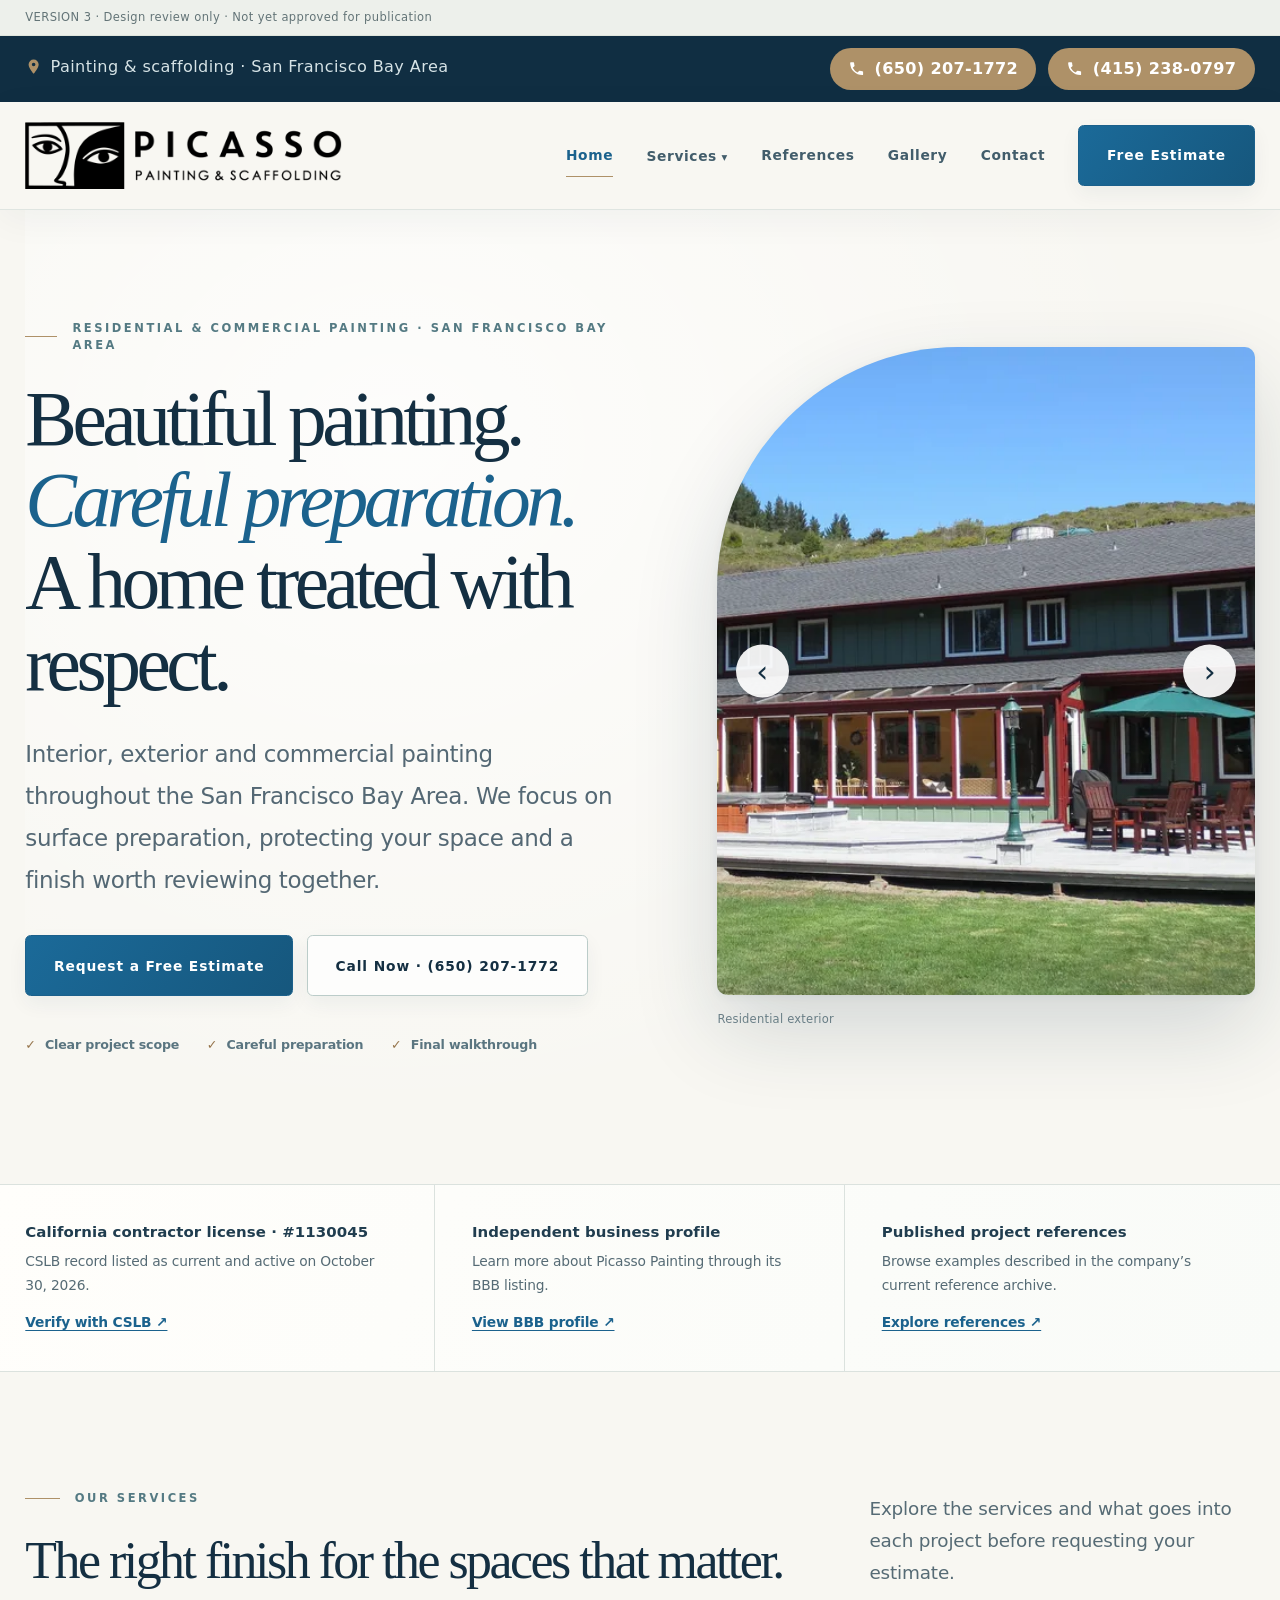
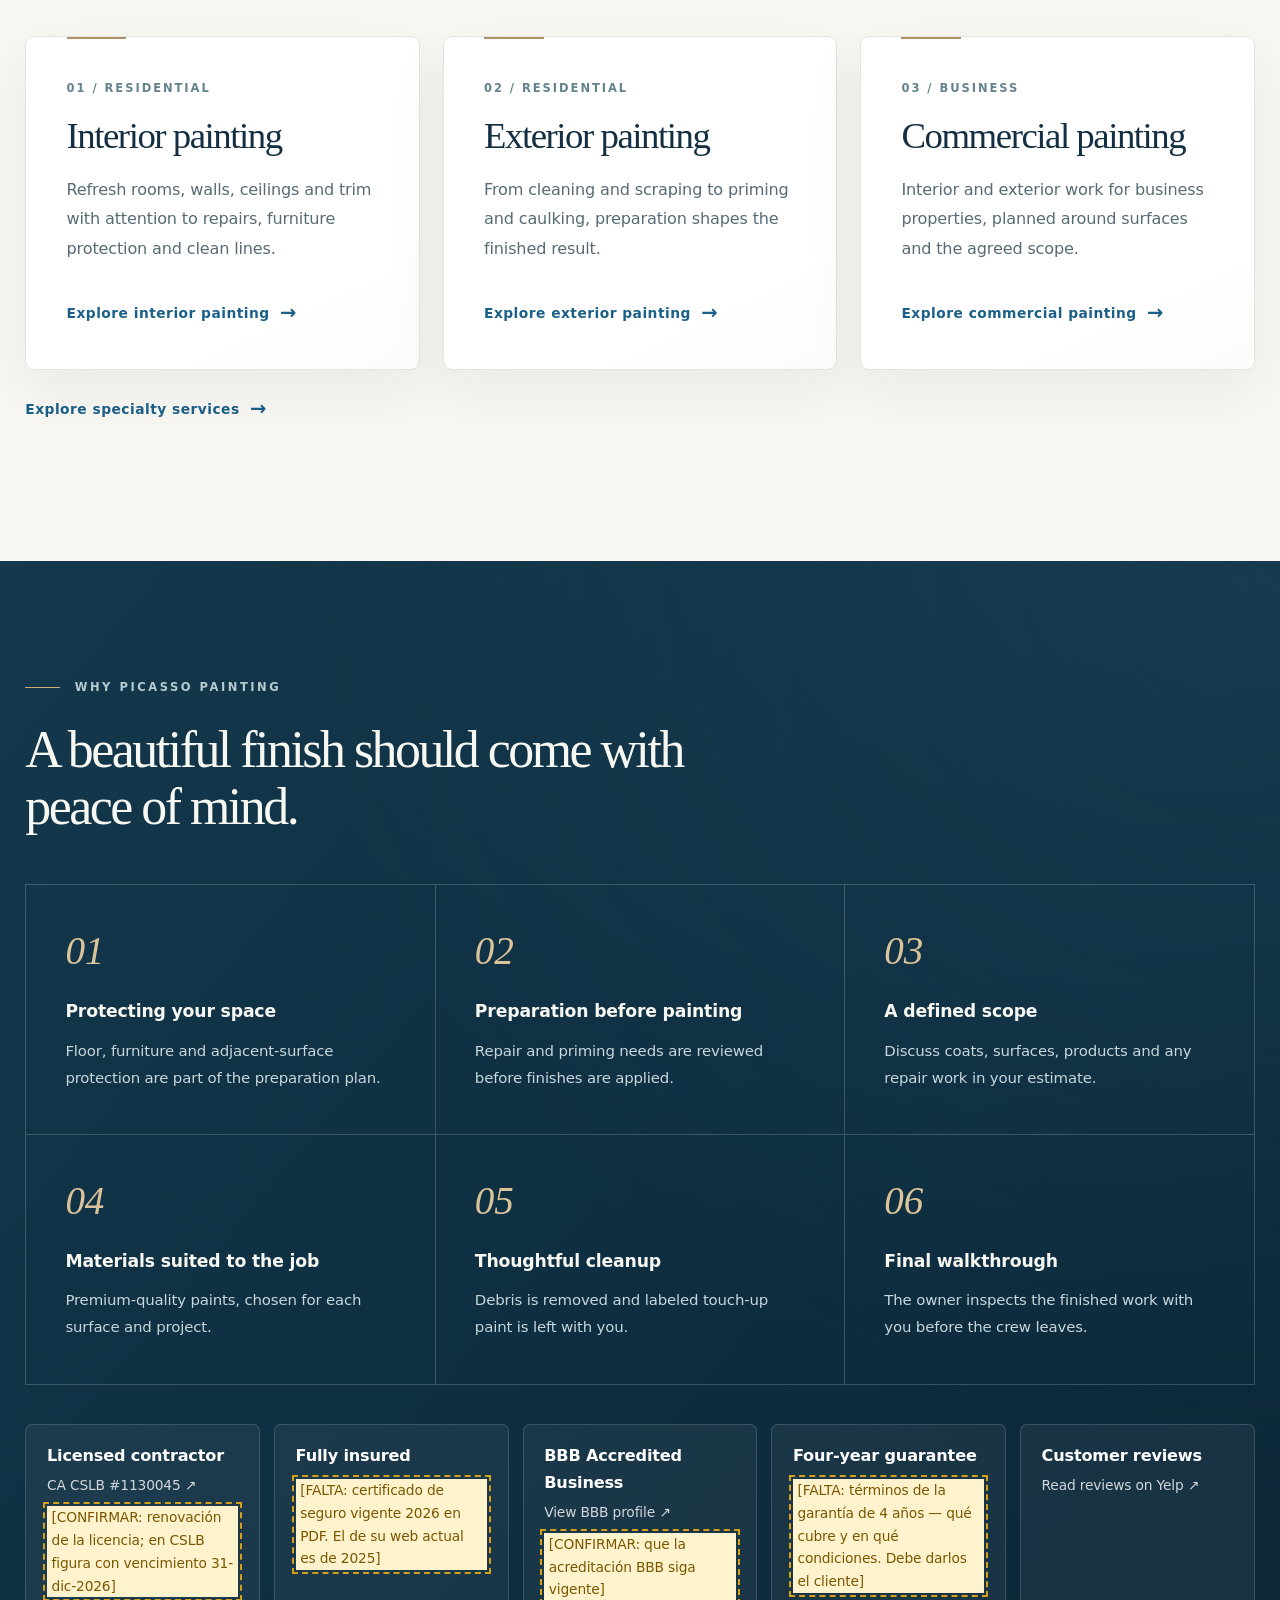
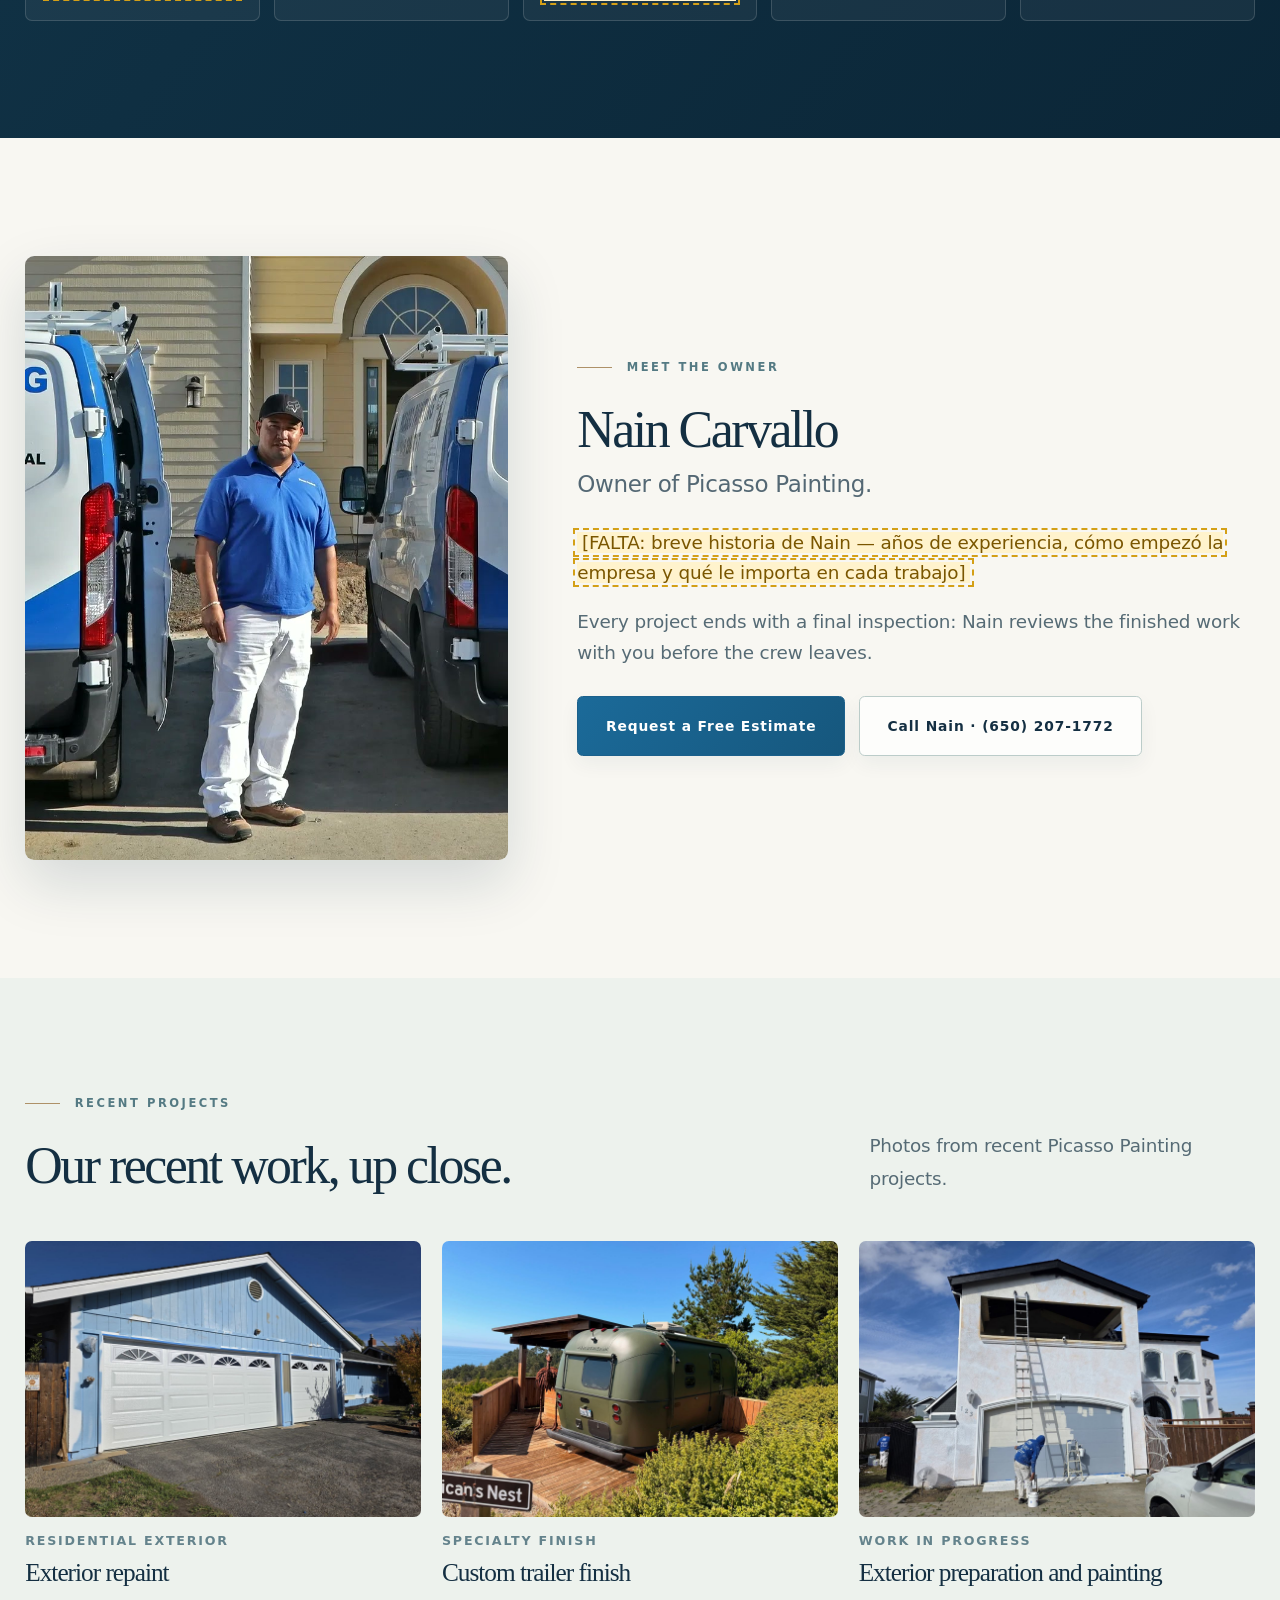
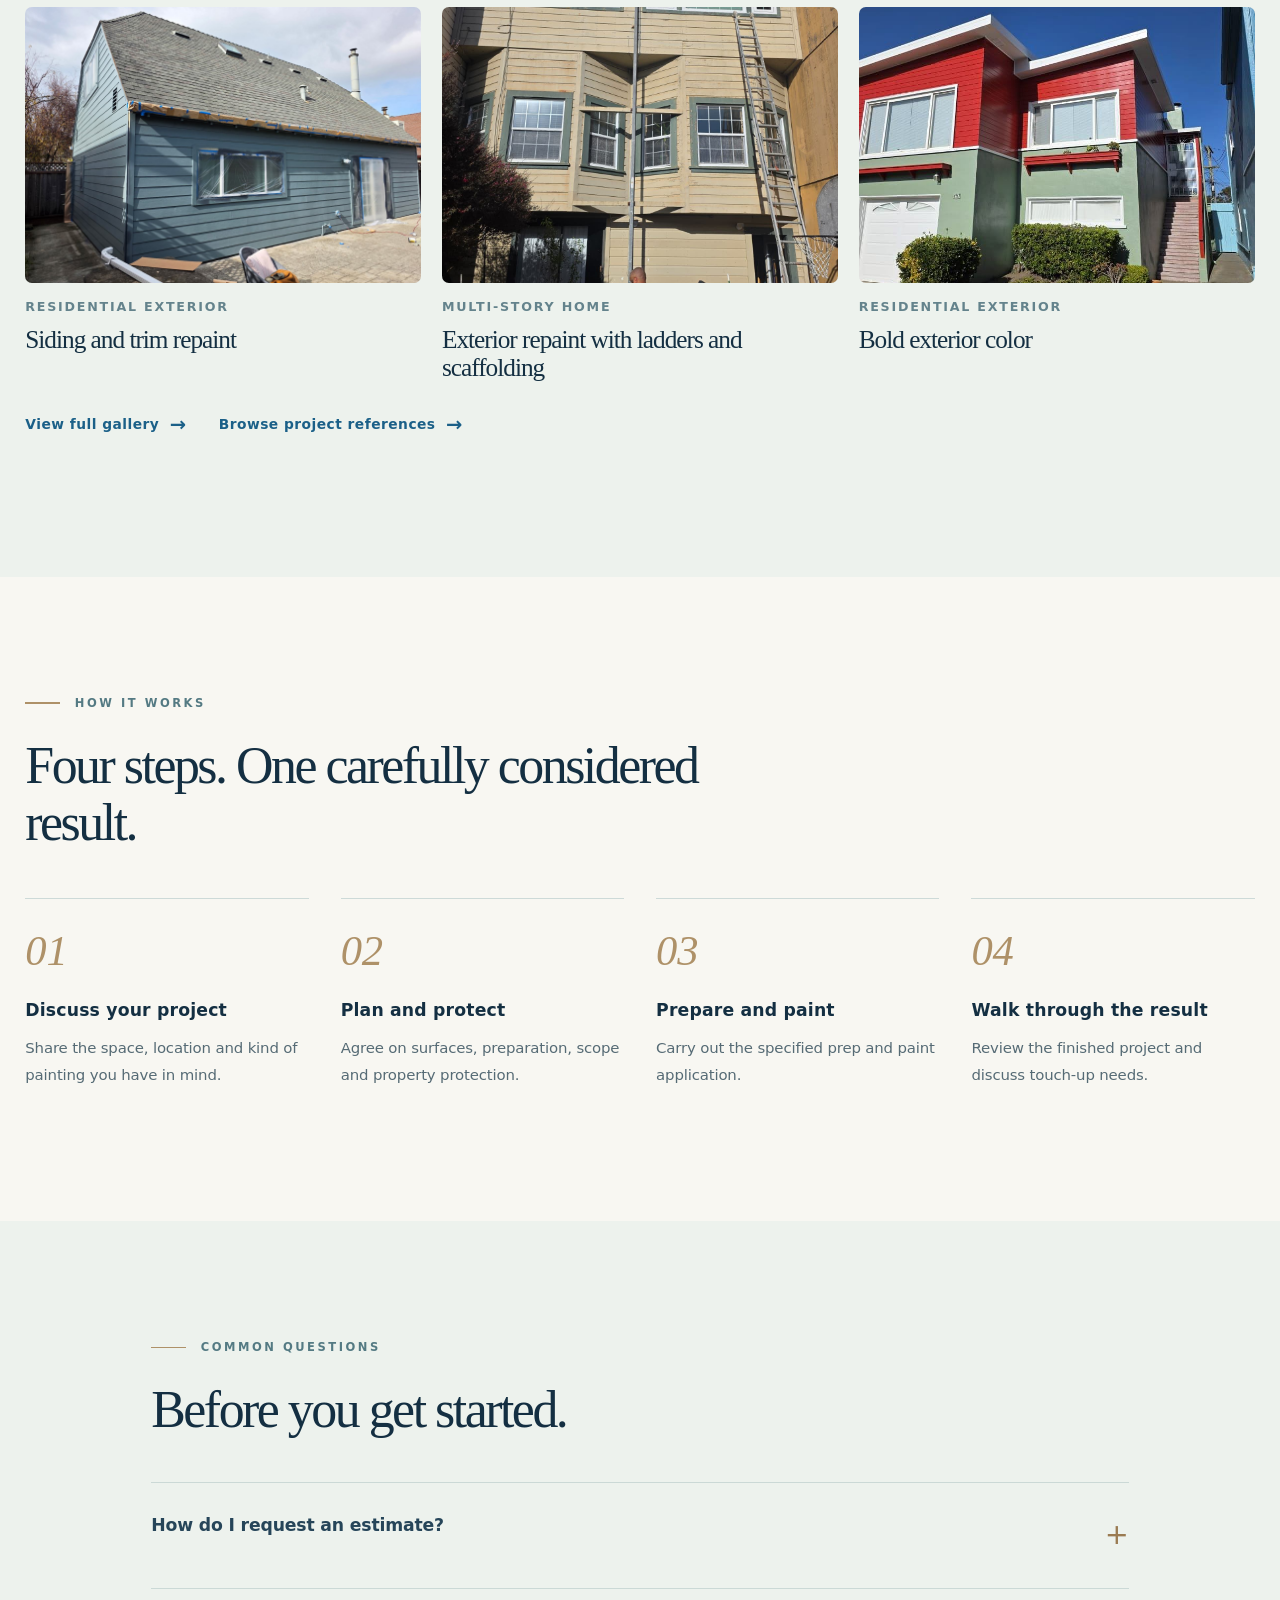
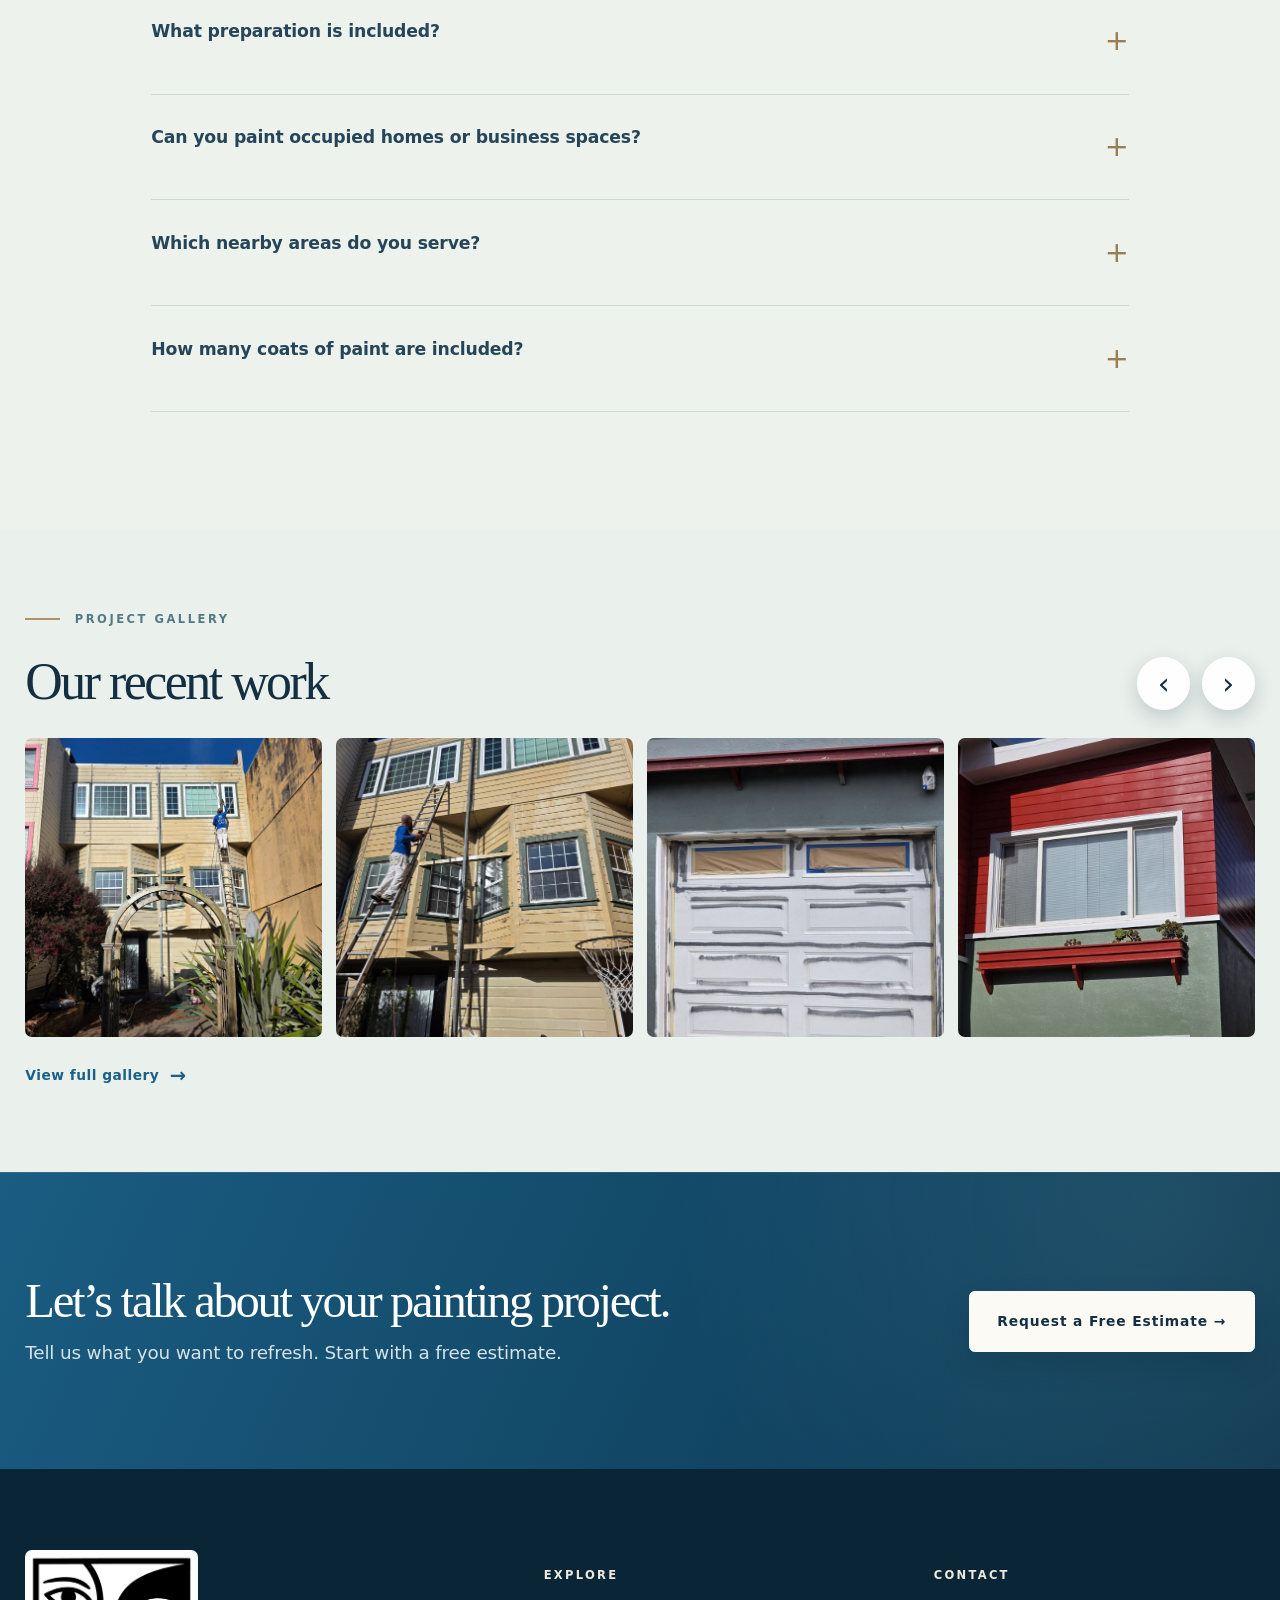
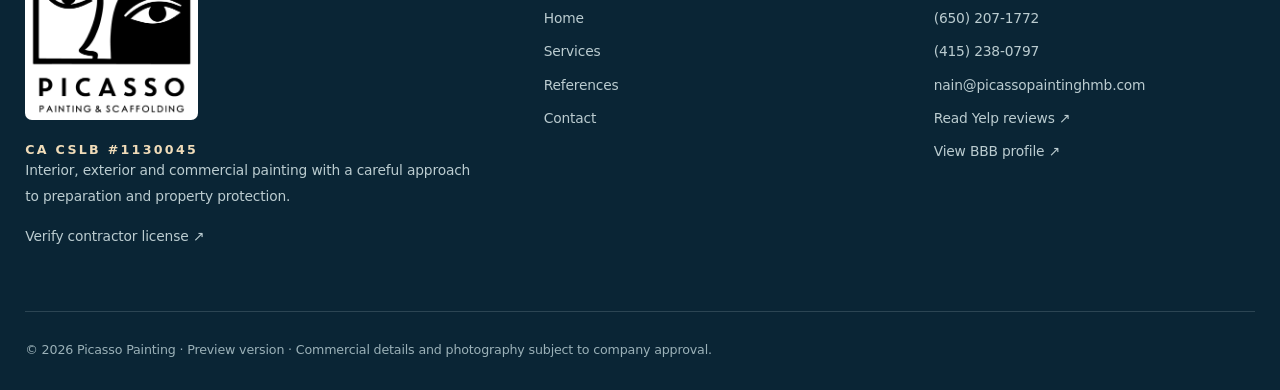
==== commit 8dd8a27e: "Marcar en la web los datos que faltan o hay que confirmar con el cliente Co-Authored-By: Claude Opus" ====
--- a/index.html
+++ b/index.html
@@ -483,7 +483,7 @@
 <section class="wrap hero"><div><div class="eyebrow">Residential &amp; commercial painting · San Francisco Bay Area</div><h1>Beautiful painting. <em>Careful preparation.</em> A home treated with respect.</h1><p class="lead">Interior, exterior and commercial painting throughout the San Francisco Bay Area. We focus on surface preparation, protecting your space and a finish worth reviewing together.</p><div class="actions"><a class="btn primary" href="contacto.html#estimate">Request a Free Estimate</a><a class="btn outline" href="tel:+16502071772">Call Now · (650) 207-1772</a></div><div class="hero-words"><span>Clear project scope</span><span>Careful preparation</span><span>Final walkthrough</span></div></div><div><div class="hero-photo"><img src="[data-uri]" alt="Exterior de una casa de dos plantas con fachada verde, terraza y jardín" fetchpriority="high" decoding="async"></div><div class="photo-caption">Residential exterior</div></div></section>
 <section class="strip"><div class="wrap strip-inner"><div class="strip-item"><b>California contractor license · #1130045</b><p>CSLB record listed as current and active on October 30, 2026.</p><a href="https://www.cslb.ca.gov/OnlineServices/CheckLicenseII/LicenseDetail.aspx?LicNum=1130045" target="_blank" rel="noopener noreferrer">Verify with CSLB ↗</a></div><div class="strip-item"><b>Independent business profile</b><p>Learn more about Picasso Painting through its BBB listing.</p><a href="https://www.bbb.org/us/ca/moss-beach/profile/painting-contractors/picasso-painting-1116-972477" target="_blank" rel="noopener noreferrer">View BBB profile ↗</a></div><div class="strip-item"><b>Published project references</b><p>Browse examples described in the company’s current reference archive.</p><a href="referencias.html">Explore references ↗</a></div></div></section>
 <section class="section"><div class="wrap"><div class="section-head"><div><div class="eyebrow">Our services</div><h2>The right finish for the spaces that matter.</h2></div><p>Explore the services and what goes into each project before requesting your estimate.</p></div><div class="cards"><article class="card"><small>01 / Residential</small><h3>Interior painting</h3><p>Refresh rooms, walls, ceilings and trim with attention to repairs, furniture protection and clean lines.</p><a class="text-link" href="servicios.html#interior">Explore interior painting</a></article><article class="card"><small>02 / Residential</small><h3>Exterior painting</h3><p>From cleaning and scraping to priming and caulking, preparation shapes the finished result.</p><a class="text-link" href="servicios.html#exterior">Explore exterior painting</a></article><article class="card"><small>03 / Business</small><h3>Commercial painting</h3><p>Interior and exterior work for business properties, planned around surfaces and the agreed scope.</p><a class="text-link" href="servicios.html#commercial">Explore commercial painting</a></article></div><p style="margin-top:20px"><a class="text-link" href="servicios.html#specialty">Explore specialty services</a></p></div></section>
-<section class="section dark"><div class="wrap"><div class="section-head"><div><div class="eyebrow">Why Picasso Painting</div><h2>A beautiful finish should come with peace of mind.</h2></div></div><div class="reasons"><div class="reason"><span class="number">01</span><b>Protecting your space</b><p>Floor, furniture and adjacent-surface protection are part of the preparation plan.</p></div><div class="reason"><span class="number">02</span><b>Preparation before painting</b><p>Repair and priming needs are reviewed before finishes are applied.</p></div><div class="reason"><span class="number">03</span><b>A defined scope</b><p>Discuss coats, surfaces, products and any repair work in your estimate.</p></div><div class="reason"><span class="number">04</span><b>Materials suited to the job</b><p>Premium-quality paints, chosen for each surface and project.</p></div><div class="reason"><span class="number">05</span><b>Thoughtful cleanup</b><p>Debris is removed and labeled touch-up paint is left with you.</p></div><div class="reason"><span class="number">06</span><b>Final walkthrough</b><p>The owner inspects the finished work with you before the crew leaves.</p></div></div><div class="trust"><a href="https://www.cslb.ca.gov/OnlineServices/CheckLicenseII/LicenseDetail.aspx?LicNum=1130045" target="_blank" rel="noopener noreferrer"><b>Licensed contractor</b><span>CA CSLB #1130045 ↗</span></a><div><b>Fully insured</b><span>Proof of insurance available on request</span></div><a href="https://www.bbb.org/us/ca/moss-beach/profile/painting-contractors/picasso-painting-1116-972477" target="_blank" rel="noopener noreferrer"><b>BBB Accredited Business</b><span>View BBB profile ↗</span></a><div><b>Four-year guarantee</b><span>Ask about the terms in your estimate</span></div><a href="https://www.yelp.com/biz/picasso-painting-el-granada" target="_blank" rel="noopener noreferrer"><b>Customer reviews</b><span>Read reviews on Yelp ↗</span></a></div></div></section>
+<section class="section dark"><div class="wrap"><div class="section-head"><div><div class="eyebrow">Why Picasso Painting</div><h2>A beautiful finish should come with peace of mind.</h2></div></div><div class="reasons"><div class="reason"><span class="number">01</span><b>Protecting your space</b><p>Floor, furniture and adjacent-surface protection are part of the preparation plan.</p></div><div class="reason"><span class="number">02</span><b>Preparation before painting</b><p>Repair and priming needs are reviewed before finishes are applied.</p></div><div class="reason"><span class="number">03</span><b>A defined scope</b><p>Discuss coats, surfaces, products and any repair work in your estimate.</p></div><div class="reason"><span class="number">04</span><b>Materials suited to the job</b><p>Premium-quality paints, chosen for each surface and project.</p></div><div class="reason"><span class="number">05</span><b>Thoughtful cleanup</b><p>Debris is removed and labeled touch-up paint is left with you.</p></div><div class="reason"><span class="number">06</span><b>Final walkthrough</b><p>The owner inspects the finished work with you before the crew leaves.</p></div></div><div class="trust"><a href="https://www.cslb.ca.gov/OnlineServices/CheckLicenseII/LicenseDetail.aspx?LicNum=1130045" target="_blank" rel="noopener noreferrer"><b>Licensed contractor</b><span>CA CSLB #1130045 ↗</span><span class="falta">[CONFIRMAR: renovación de la licencia; en CSLB figura con vencimiento 31-dic-2026]</span></a><div><b>Fully insured</b><span class="falta">[FALTA: certificado de seguro vigente 2026 en PDF. El de su web actual es de 2025]</span></div><a href="https://www.bbb.org/us/ca/moss-beach/profile/painting-contractors/picasso-painting-1116-972477" target="_blank" rel="noopener noreferrer"><b>BBB Accredited Business</b><span>View BBB profile ↗</span><span class="falta">[CONFIRMAR: que la acreditación BBB siga vigente]</span></a><div><b>Four-year guarantee</b><span class="falta">[FALTA: términos de la garantía de 4 años — qué cubre y en qué condiciones. Debe darlos el cliente]</span></div><a href="https://www.yelp.com/biz/picasso-painting-el-granada" target="_blank" rel="noopener noreferrer"><b>Customer reviews</b><span>Read reviews on Yelp ↗</span></a></div></div></section>
 <section class="section owner" id="meet-the-owner"><div class="wrap owner-grid"><img src="img/nain.jpg" alt="Nain Carvallo, owner of Picasso Painting, next to the company vans" width="800" height="1000" loading="lazy"><div><div class="eyebrow">Meet the owner</div><h2>Nain Carvallo</h2><p class="lead">Owner of Picasso Painting.</p><p><span class="falta">[FALTA: breve historia de Nain — años de experiencia, cómo empezó la empresa y qué le importa en cada trabajo]</span></p><p>Every project ends with a final inspection: Nain reviews the finished work with you before the crew leaves.</p><div class="actions"><a class="btn primary" href="contacto.html#estimate">Request a Free Estimate</a><a class="btn outline" href="tel:+16502071772">Call Nain · (650) 207-1772</a></div></div></div></section><section class="section alt"><div class="wrap"><div class="section-head"><div><div class="eyebrow">Recent projects</div><h2>Our recent work, up close.</h2></div><p>Photos from recent Picasso Painting projects.</p></div><div class="projects"><a class="project" href="galeria.html"><img src="img/galeria/g01.jpg" alt="Exterior repaint" loading="lazy" decoding="async"><small>Residential exterior</small><h3>Exterior repaint</h3></a><a class="project" href="galeria.html"><img src="img/galeria/g02.jpg" alt="Custom trailer finish" loading="lazy" decoding="async"><small>Specialty finish</small><h3>Custom trailer finish</h3></a><a class="project" href="galeria.html"><img src="img/galeria/g15.jpg" alt="Exterior preparation and painting" loading="lazy" decoding="async"><small>Work in progress</small><h3>Exterior preparation and painting</h3></a><a class="project" href="galeria.html"><img src="img/galeria/g04.jpg" alt="Siding and trim repaint" loading="lazy" decoding="async"><small>Residential exterior</small><h3>Siding and trim repaint</h3></a><a class="project" href="galeria.html"><img src="img/galeria/g24.jpg" alt="Exterior repaint with ladders and scaffolding" loading="lazy" decoding="async"><small>Multi-story home</small><h3>Exterior repaint with ladders and scaffolding</h3></a><a class="project" href="galeria.html"><img src="img/galeria/g30.jpg" alt="Bold exterior color" loading="lazy" decoding="async"><small>Residential exterior</small><h3>Bold exterior color</h3></a></div><p style="margin-top:24px;display:flex;gap:28px;flex-wrap:wrap"><a class="text-link" href="galeria.html">View full gallery</a><a class="text-link" href="referencias.html#references">Browse project references</a></p></div></section>
 <section class="section"><div class="wrap"><div class="section-head"><div><div class="eyebrow">How it works</div><h2>Four steps. One carefully considered result.</h2></div></div><div class="process"><article><b>01</b><h3>Discuss your project</h3><p>Share the space, location and kind of painting you have in mind.</p></article><article><b>02</b><h3>Plan and protect</h3><p>Agree on surfaces, preparation, scope and property protection.</p></article><article><b>03</b><h3>Prepare and paint</h3><p>Carry out the specified prep and paint application.</p></article><article><b>04</b><h3>Walk through the result</h3><p>Review the finished project and discuss touch-up needs.</p></article></div></div></section>
 <section class="section alt"><div class="wrap"><div style="max-width:850px;margin:0 auto 35px"><div class="eyebrow">Common questions</div><h2>Before you get started.</h2></div><div class="faq"><details><summary>How do I request an estimate?</summary><p>Call us or use the contact page to share your location, property type and painting needs. Online form submissions will be available after the receiving service is connected.</p></details><details><summary>What preparation is included?</summary><p>It depends on the surfaces. Your estimate should describe necessary cleaning, repairs, caulking and priming.</p></details><details><summary>Can you paint occupied homes or business spaces?</summary><p>Tell us about access, furniture and scheduling needs so the plan can address them before work begins.</p></details><details><summary>Which nearby areas do you serve?</summary><p>We serve the San Francisco Bay Area. Share your property address when you contact us. <a class="text-link" href="contacto.html#service-area">See the service area map</a></p></details><details><summary>How many coats of paint are included?</summary><p>Coats and products should be specified in your individual estimate; they vary by project.</p></details></div></div></section></main><section class="gal-banner" data-gal-banner aria-label="Project gallery"></section><section class="cta"><div class="wrap cta-inner"><div><h2>Let’s talk about your painting project.</h2><p>Tell us what you want to refresh. Start with a free estimate.</p></div><a class="btn white" href="contacto.html#estimate">Request a Free Estimate →</a></div></section><footer class="footer"><div class="wrap"><div class="footer-grid"><div><img class="footer-logo" src="img/logo-pie.png" alt="Picasso Painting &amp; Scaffolding" width="360" height="353" loading="lazy"><div class="brand-text"><small>CA CSLB #1130045</small></div><p>Interior, exterior and commercial painting with a careful approach to preparation and property protection.</p><a href="https://www.cslb.ca.gov/OnlineServices/CheckLicenseII/LicenseDetail.aspx?LicNum=1130045" target="_blank" rel="noopener noreferrer">Verify contractor license ↗</a></div><div><h4>Explore</h4><a href="index.html">Home</a><a href="servicios.html">Services</a><a href="referencias.html">References</a><a href="contacto.html">Contact</a></div><div><h4>Contact</h4><a href="tel:+16502071772">(650) 207-1772</a><a href="tel:+14152380797">(415) 238-0797</a><a href="mailto:nain@picassopaintinghmb.com">nain@picassopaintinghmb.com</a><a href="https://www.yelp.com/biz/picasso-painting-el-granada" target="_blank" rel="noopener noreferrer">Read Yelp reviews ↗</a><a href="https://www.bbb.org/us/ca/moss-beach/profile/painting-contractors/picasso-painting-1116-972477" target="_blank" rel="noopener noreferrer">View BBB profile ↗</a></div></div><div class="footer-bottom">© 2026 Picasso Painting · Preview version · Commercial details and photography subject to company approval.</div></div></footer><div class="mobile-cta"><a class="btn outline" href="tel:+16502071772">Call Now</a><a class="btn primary" href="contacto.html#estimate">Free Estimate</a></div><script>
--- a/ajustes.css
+++ b/ajustes.css
@@ -76,3 +76,4 @@
 .owner-grid h2{margin:6px 0 4px}
 .owner .actions{display:flex;flex-wrap:wrap;gap:12px;margin-top:24px}
 @media(max-width:900px){.owner-grid{grid-template-columns:1fr;gap:28px}.owner-grid img{max-width:420px}}
+.trust .falta{opacity:1;margin-top:8px}
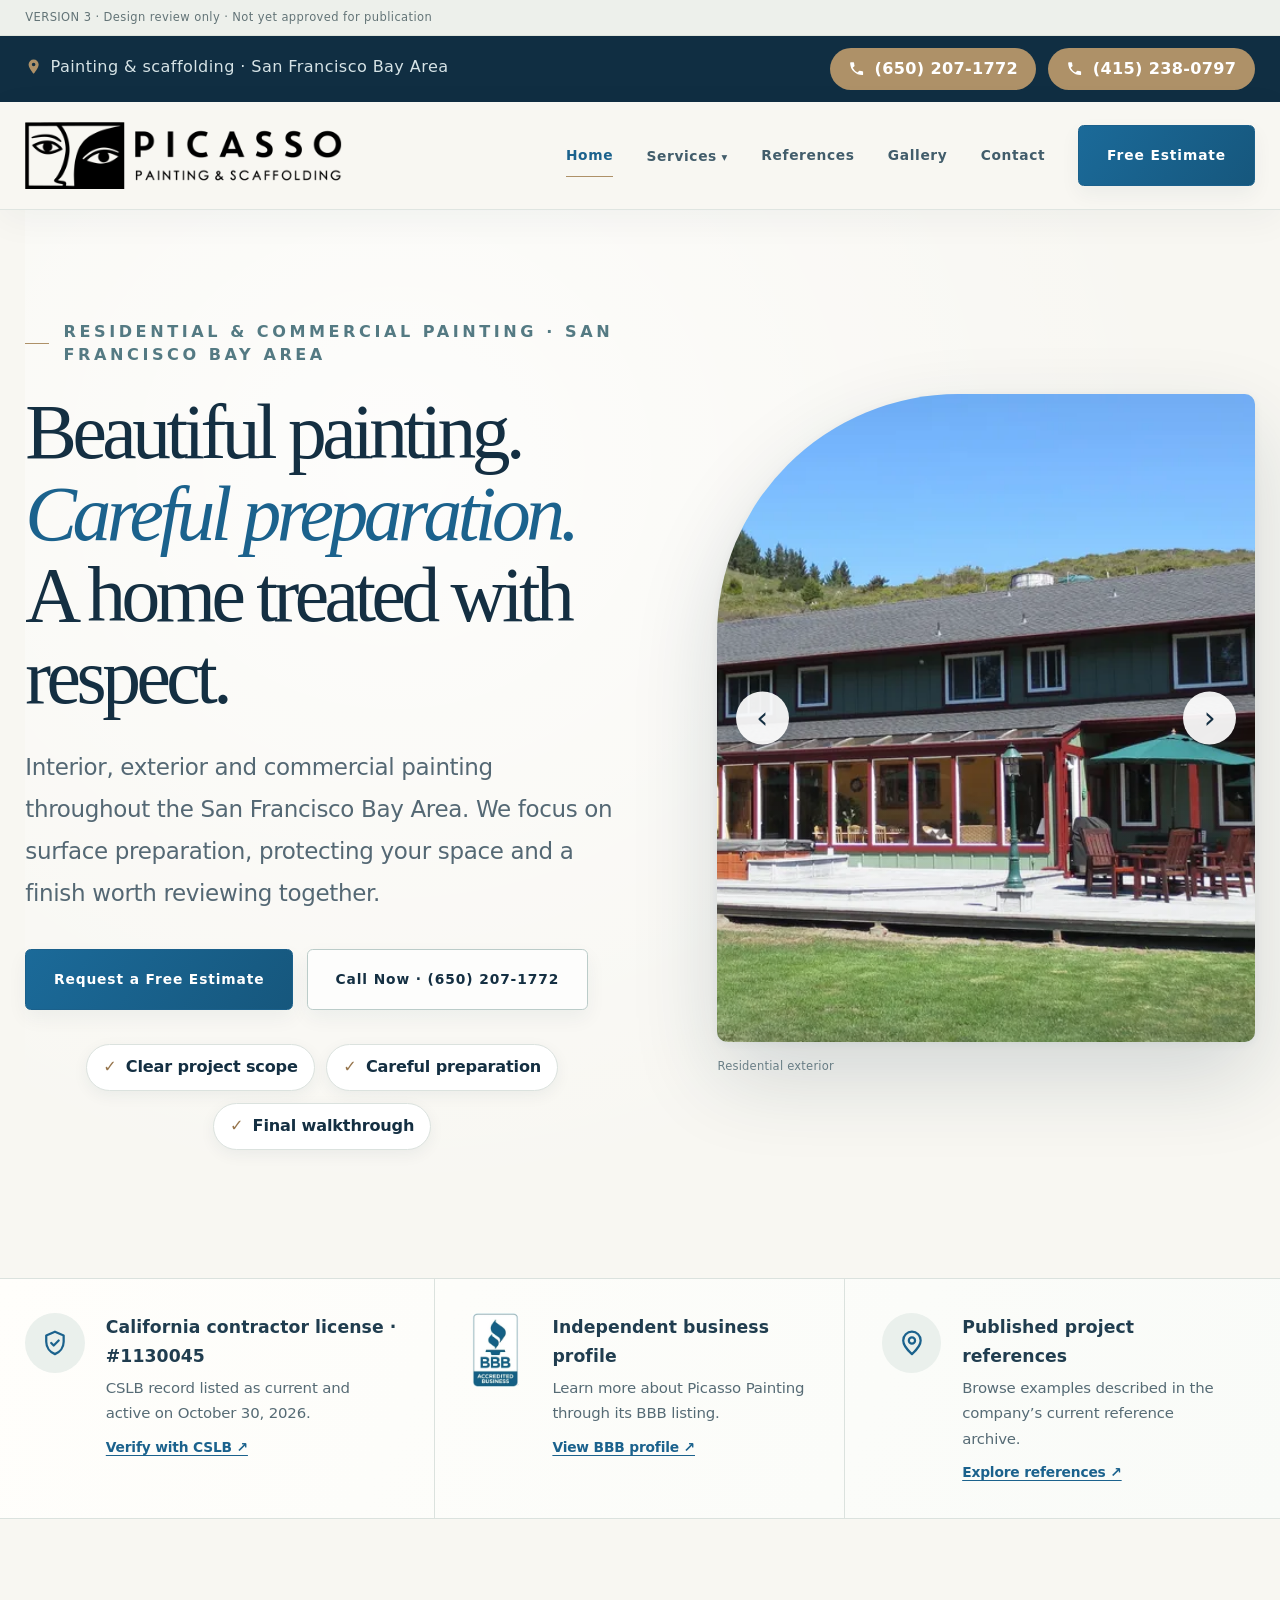
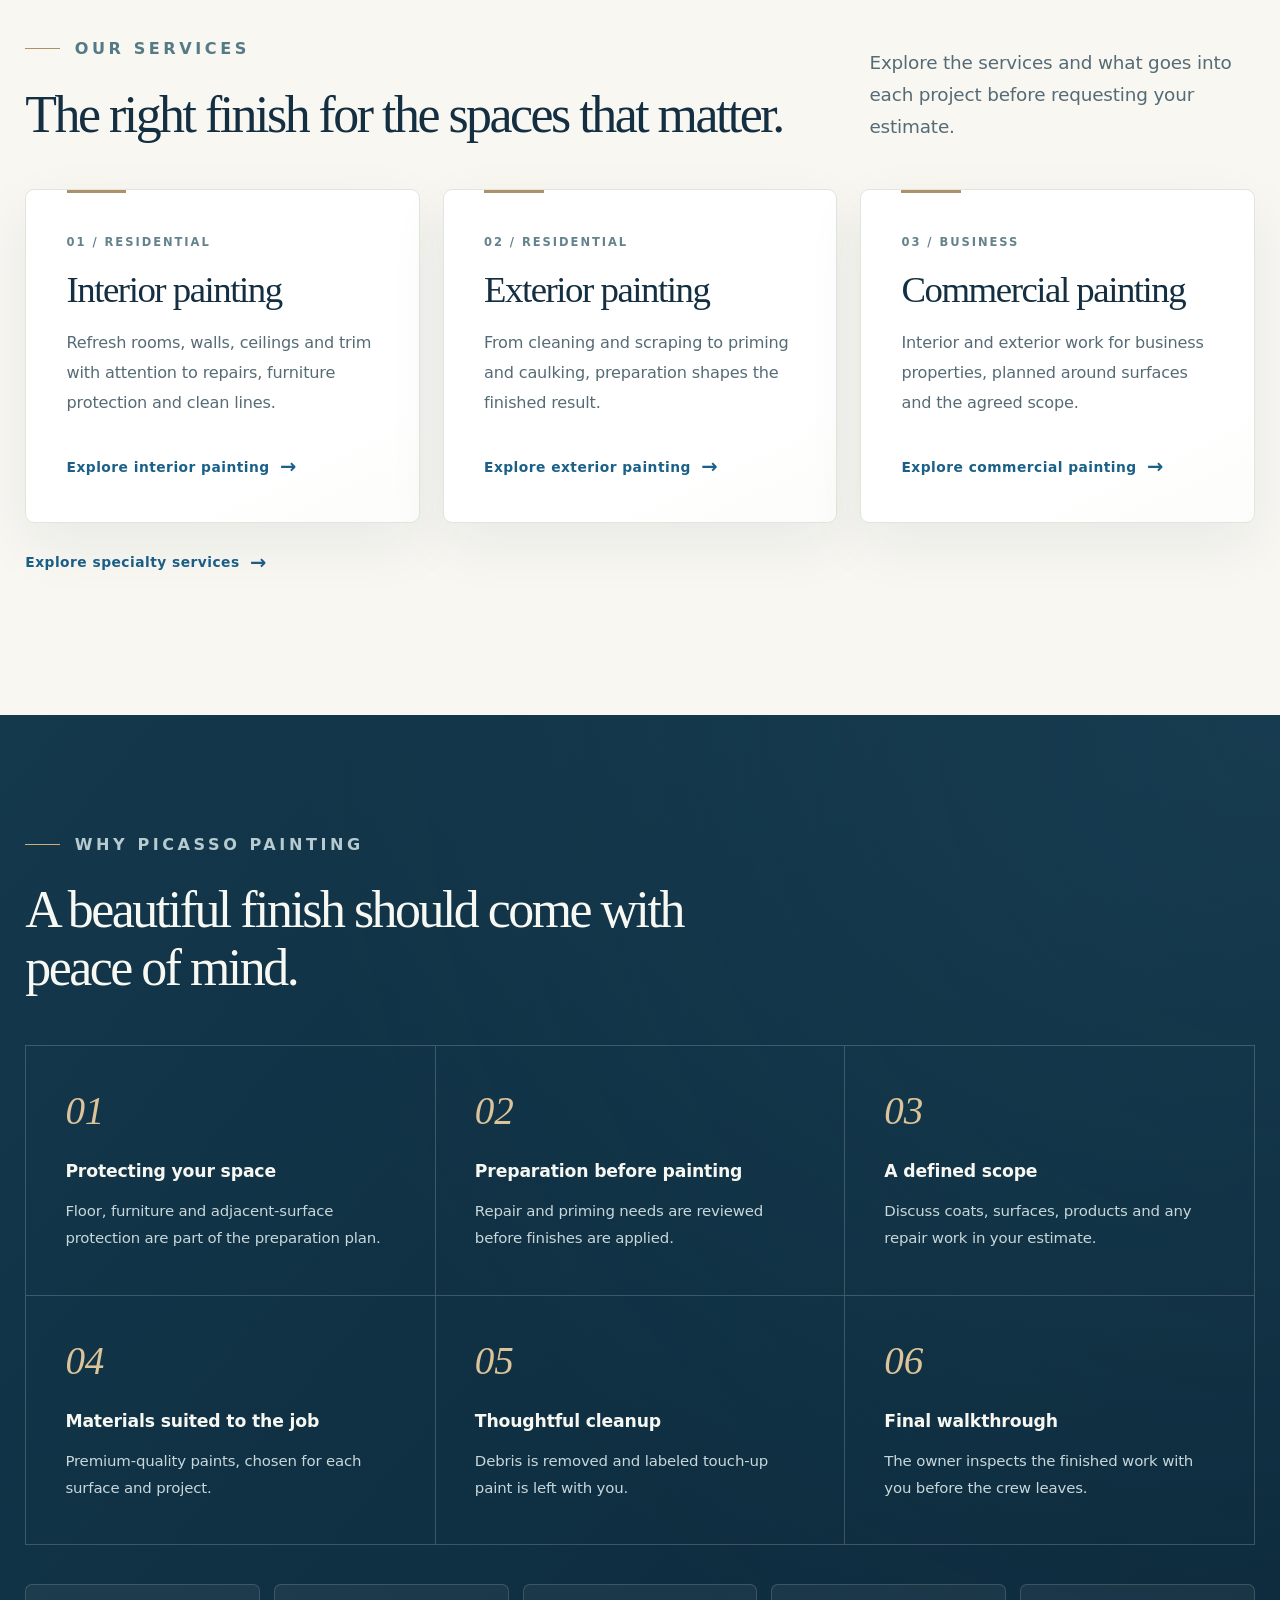
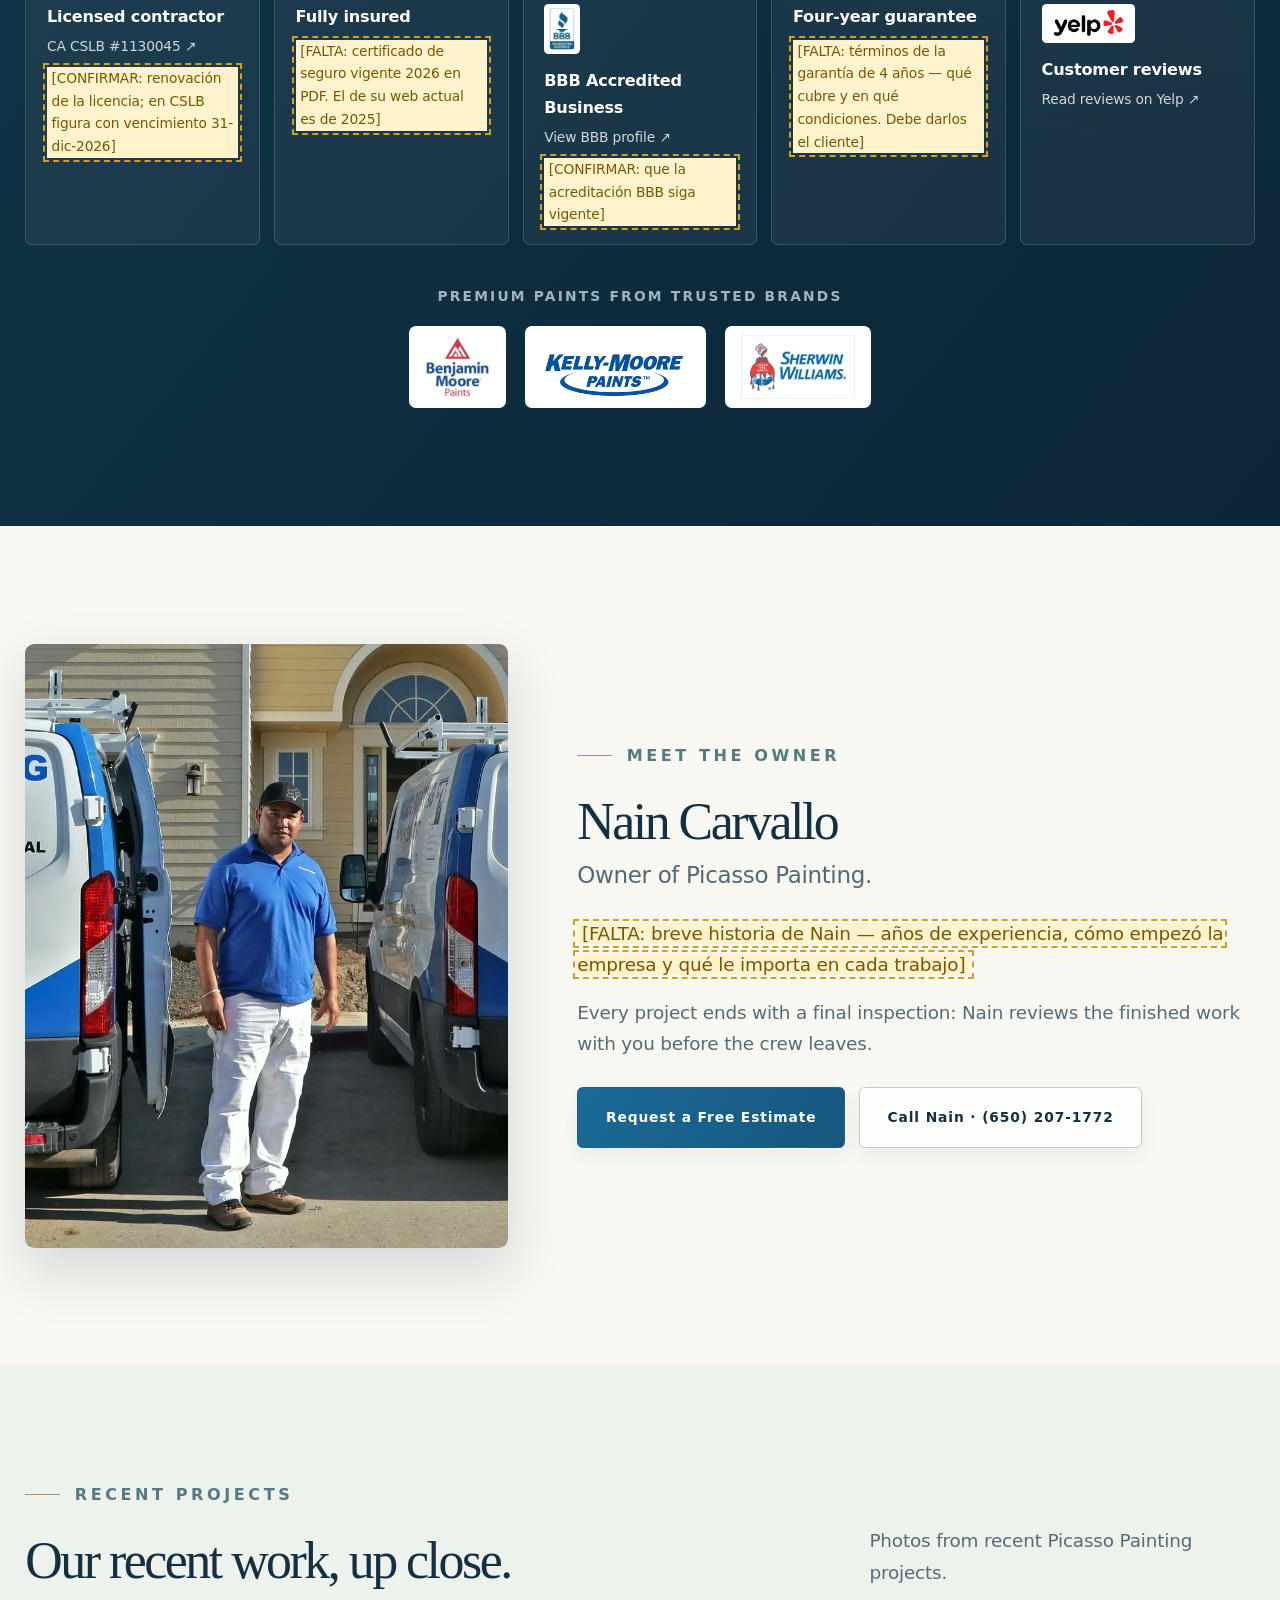
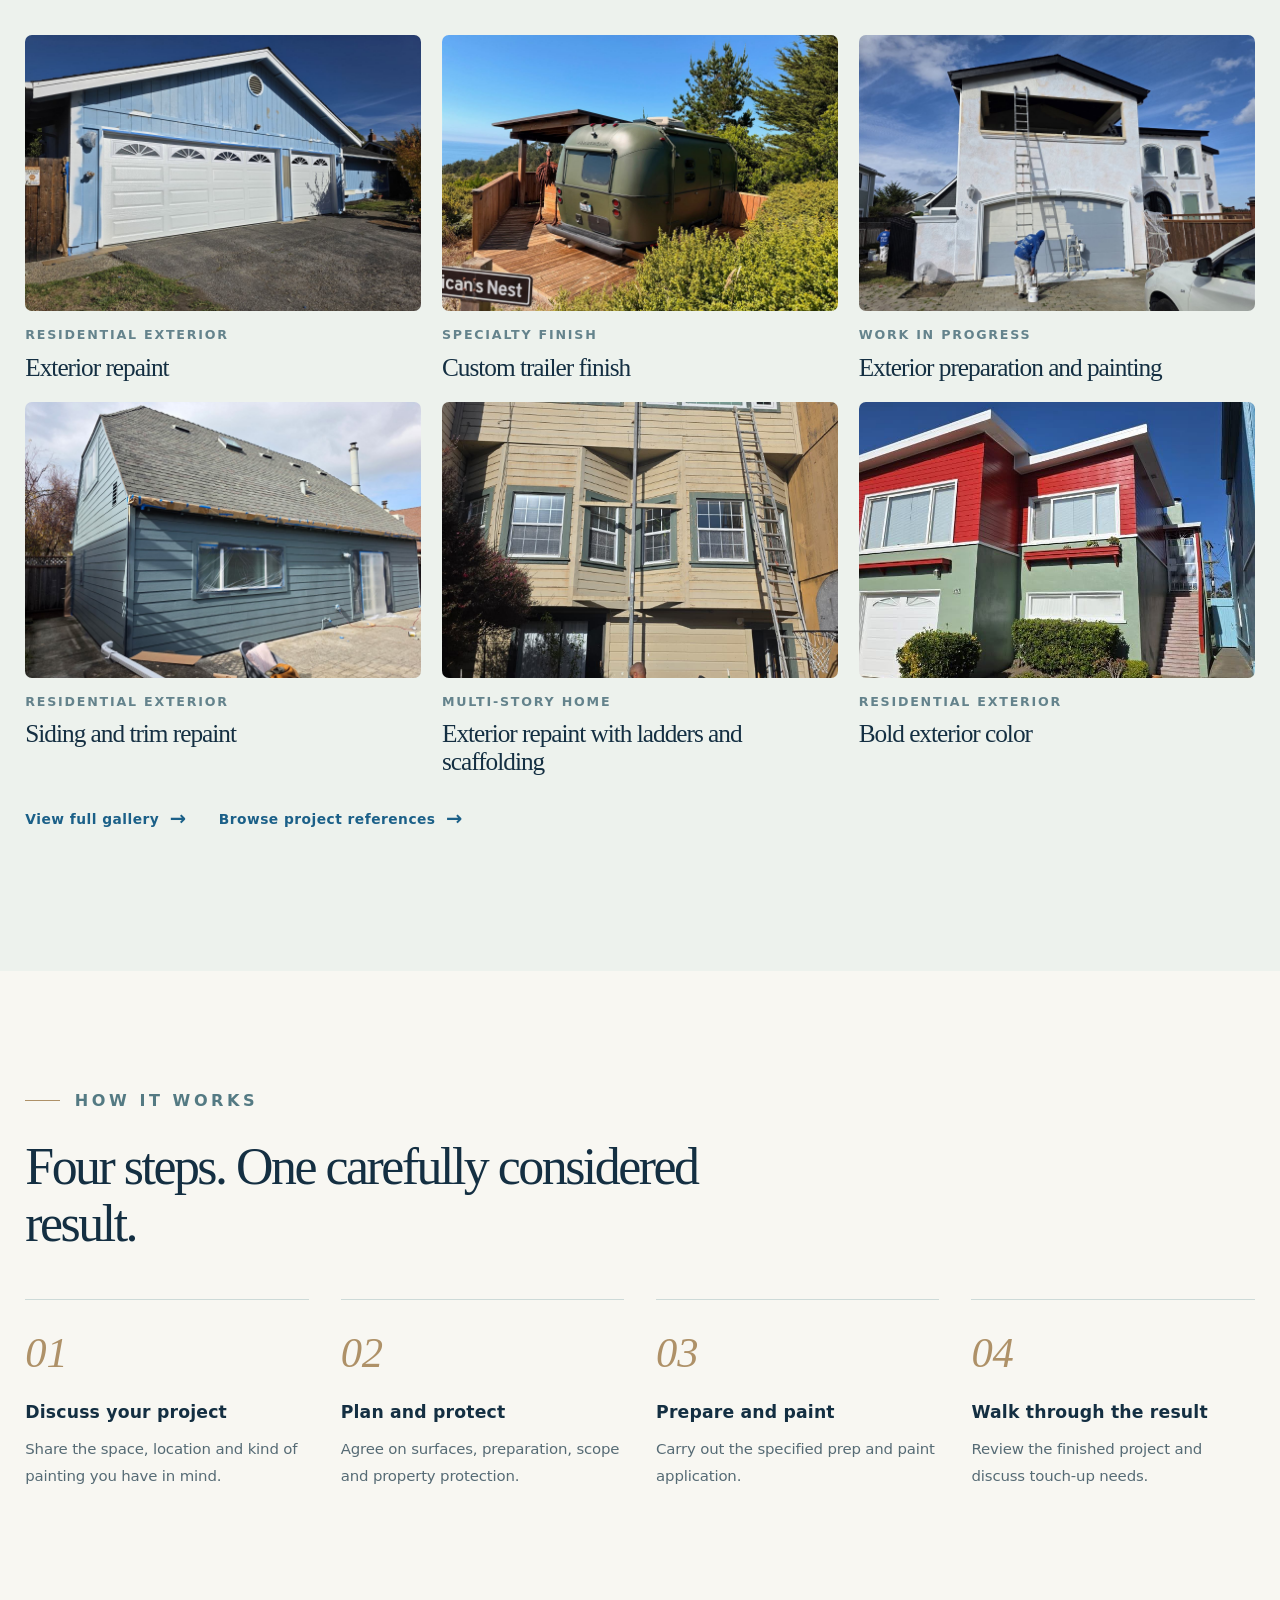
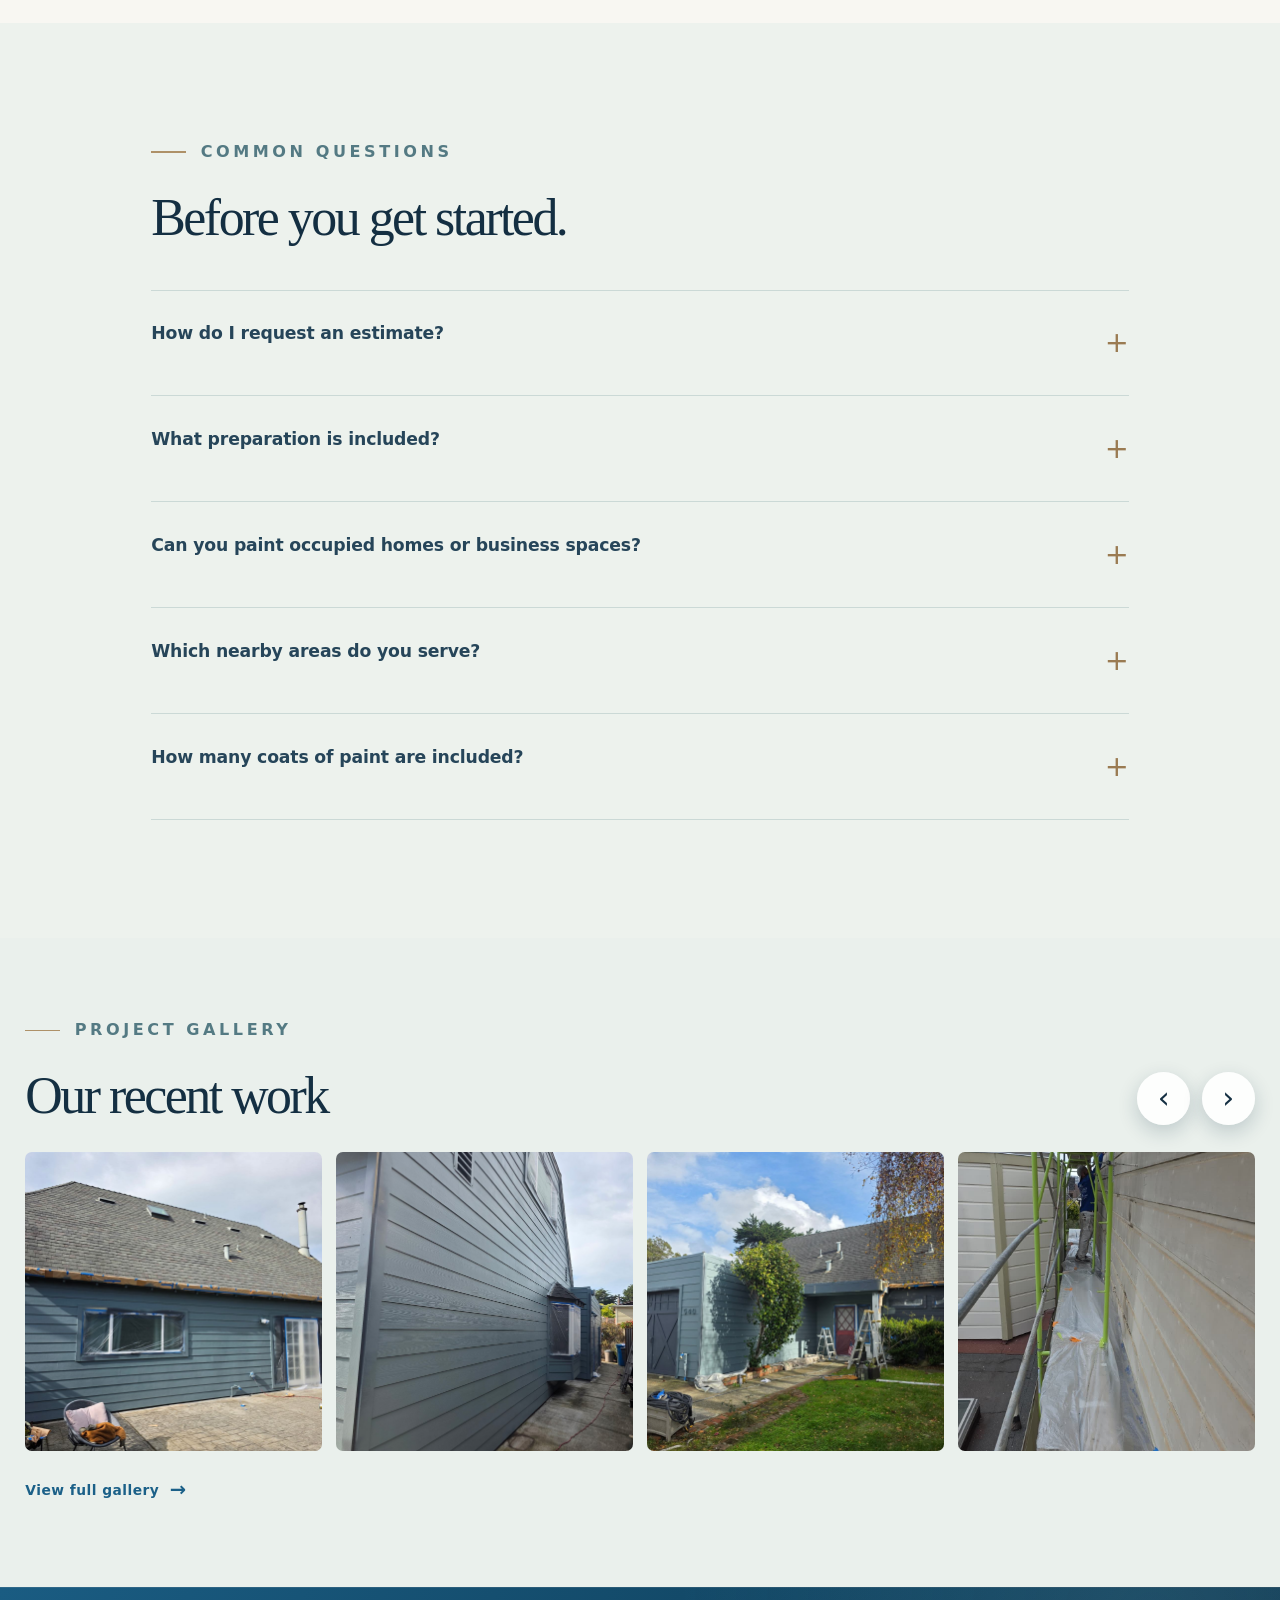
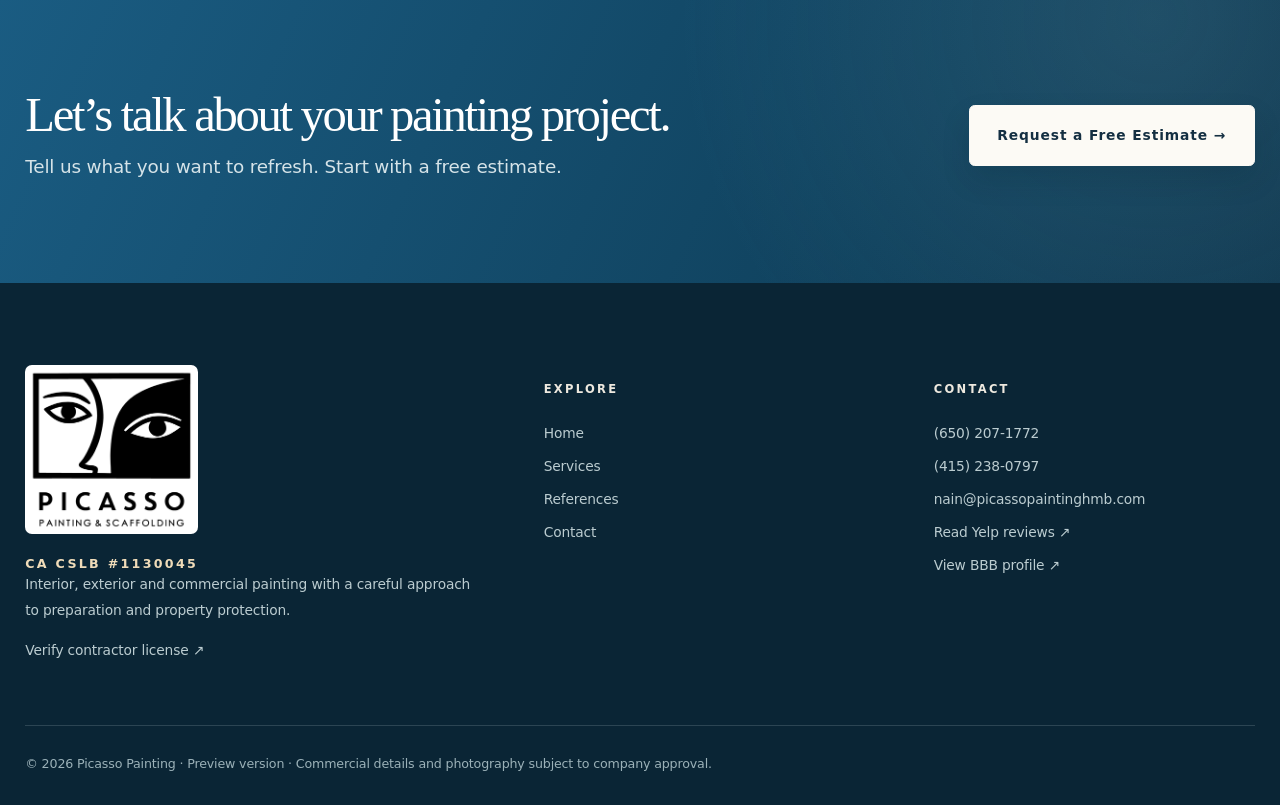
==== commit dafa37d6: "Puntos 6 y 7: íconos de confianza, marcas de pintura y subtítulos más grandes - Hero: los tres punto" ====
--- a/index.html
+++ b/index.html
@@ -481,9 +481,9 @@
 
 </style><link rel="stylesheet" href="ajustes.css"></head><body data-page="inicio"><div class="review-flag"><div class="wrap">VERSION 3 · Design review only · Not yet approved for publication</div></div><div class="topline"><div class="wrap"><span><a class="area" href="https://www.google.com/maps/place/San+Francisco+Bay+Area,+CA" target="_blank" rel="noopener noreferrer"><svg viewBox="0 0 24 24" fill="currentColor" aria-hidden="true"><path d="M12 2a7 7 0 0 0-7 7c0 5.2 7 13 7 13s7-7.8 7-13a7 7 0 0 0-7-7zm0 9.5A2.5 2.5 0 1 1 12 6.5a2.5 2.5 0 0 1 0 5z"/></svg>Painting &amp; scaffolding · San Francisco Bay Area</a></span><span><a class="call" href="tel:+16502071772"><svg viewBox="0 0 24 24" fill="currentColor" aria-hidden="true"><path d="M6.6 10.8a15.1 15.1 0 0 0 6.6 6.6l2.2-2.2a1 1 0 0 1 1-.25c1.1.37 2.3.57 3.6.57a1 1 0 0 1 1 1V20a1 1 0 0 1-1 1A17 17 0 0 1 3 4a1 1 0 0 1 1-1h3.5a1 1 0 0 1 1 1c0 1.25.2 2.45.57 3.57a1 1 0 0 1-.25 1z"/></svg>(650) 207-1772</a><a class="call" href="tel:+14152380797"><svg viewBox="0 0 24 24" fill="currentColor" aria-hidden="true"><path d="M6.6 10.8a15.1 15.1 0 0 0 6.6 6.6l2.2-2.2a1 1 0 0 1 1-.25c1.1.37 2.3.57 3.6.57a1 1 0 0 1 1 1V20a1 1 0 0 1-1 1A17 17 0 0 1 3 4a1 1 0 0 1 1-1h3.5a1 1 0 0 1 1 1c0 1.25.2 2.45.57 3.57a1 1 0 0 1-.25 1z"/></svg>(415) 238-0797</a></span></div></div><header class="head"><div class="wrap header"><a class="brand" href="index.html" aria-label="Picasso Painting Home"><img class="logo" src="img/logo-horizontal.png" alt="Picasso Painting &amp; Scaffolding" width="760" height="160"></a><button class="menu" type="button" aria-label="Toggle navigation" aria-expanded="false" aria-controls="main-nav">☰</button><nav class="nav" id="main-nav" aria-label="Main navigation"><a href="index.html" aria-current="page">Home</a><div class="nav-drop"><a href="servicios.html">Services</a><div class="nav-sub"><a href="servicios.html#painting">Painting</a><a href="servicios.html#scaffolding">Scaffolding</a></div></div><a href="referencias.html">References</a><a href="galeria.html">Gallery</a><a href="contacto.html">Contact</a><a class="btn primary" href="contacto.html#estimate">Free Estimate</a></nav></div></header><main id="main">
 <section class="wrap hero"><div><div class="eyebrow">Residential &amp; commercial painting · San Francisco Bay Area</div><h1>Beautiful painting. <em>Careful preparation.</em> A home treated with respect.</h1><p class="lead">Interior, exterior and commercial painting throughout the San Francisco Bay Area. We focus on surface preparation, protecting your space and a finish worth reviewing together.</p><div class="actions"><a class="btn primary" href="contacto.html#estimate">Request a Free Estimate</a><a class="btn outline" href="tel:+16502071772">Call Now · (650) 207-1772</a></div><div class="hero-words"><span>Clear project scope</span><span>Careful preparation</span><span>Final walkthrough</span></div></div><div><div class="hero-photo"><img src="[data-uri]" alt="Exterior de una casa de dos plantas con fachada verde, terraza y jardín" fetchpriority="high" decoding="async"></div><div class="photo-caption">Residential exterior</div></div></section>
-<section class="strip"><div class="wrap strip-inner"><div class="strip-item"><b>California contractor license · #1130045</b><p>CSLB record listed as current and active on October 30, 2026.</p><a href="https://www.cslb.ca.gov/OnlineServices/CheckLicenseII/LicenseDetail.aspx?LicNum=1130045" target="_blank" rel="noopener noreferrer">Verify with CSLB ↗</a></div><div class="strip-item"><b>Independent business profile</b><p>Learn more about Picasso Painting through its BBB listing.</p><a href="https://www.bbb.org/us/ca/moss-beach/profile/painting-contractors/picasso-painting-1116-972477" target="_blank" rel="noopener noreferrer">View BBB profile ↗</a></div><div class="strip-item"><b>Published project references</b><p>Browse examples described in the company’s current reference archive.</p><a href="referencias.html">Explore references ↗</a></div></div></section>
+<section class="strip"><div class="wrap strip-inner"><div class="strip-item"><span class="strip-icon" aria-hidden="true"><svg viewBox="0 0 24 24" fill="none" stroke="currentColor" stroke-width="1.8" stroke-linecap="round" stroke-linejoin="round"><path d="M12 3l7 3v5c0 4.5-3 8.3-7 10-4-1.7-7-5.5-7-10V6l7-3z"/><path d="M9 12l2 2 4-4"/></svg></span><b>California contractor license · #1130045</b><p>CSLB record listed as current and active on October 30, 2026.</p><a href="https://www.cslb.ca.gov/OnlineServices/CheckLicenseII/LicenseDetail.aspx?LicNum=1130045" target="_blank" rel="noopener noreferrer">Verify with CSLB ↗</a></div><div class="strip-item"><img class="strip-icon strip-seal" src="img/marcas/bbb.jpg" alt="BBB Accredited Business seal" width="240" height="378"><b>Independent business profile</b><p>Learn more about Picasso Painting through its BBB listing.</p><a href="https://www.bbb.org/us/ca/moss-beach/profile/painting-contractors/picasso-painting-1116-972477" target="_blank" rel="noopener noreferrer">View BBB profile ↗</a></div><div class="strip-item"><span class="strip-icon" aria-hidden="true"><svg viewBox="0 0 24 24" fill="none" stroke="currentColor" stroke-width="1.8" stroke-linecap="round" stroke-linejoin="round"><path d="M12 21s-7-6.2-7-11a7 7 0 0 1 14 0c0 4.8-7 11-7 11z"/><circle cx="12" cy="10" r="2.5"/></svg></span><b>Published project references</b><p>Browse examples described in the company’s current reference archive.</p><a href="referencias.html">Explore references ↗</a></div></div></section>
 <section class="section"><div class="wrap"><div class="section-head"><div><div class="eyebrow">Our services</div><h2>The right finish for the spaces that matter.</h2></div><p>Explore the services and what goes into each project before requesting your estimate.</p></div><div class="cards"><article class="card"><small>01 / Residential</small><h3>Interior painting</h3><p>Refresh rooms, walls, ceilings and trim with attention to repairs, furniture protection and clean lines.</p><a class="text-link" href="servicios.html#interior">Explore interior painting</a></article><article class="card"><small>02 / Residential</small><h3>Exterior painting</h3><p>From cleaning and scraping to priming and caulking, preparation shapes the finished result.</p><a class="text-link" href="servicios.html#exterior">Explore exterior painting</a></article><article class="card"><small>03 / Business</small><h3>Commercial painting</h3><p>Interior and exterior work for business properties, planned around surfaces and the agreed scope.</p><a class="text-link" href="servicios.html#commercial">Explore commercial painting</a></article></div><p style="margin-top:20px"><a class="text-link" href="servicios.html#specialty">Explore specialty services</a></p></div></section>
-<section class="section dark"><div class="wrap"><div class="section-head"><div><div class="eyebrow">Why Picasso Painting</div><h2>A beautiful finish should come with peace of mind.</h2></div></div><div class="reasons"><div class="reason"><span class="number">01</span><b>Protecting your space</b><p>Floor, furniture and adjacent-surface protection are part of the preparation plan.</p></div><div class="reason"><span class="number">02</span><b>Preparation before painting</b><p>Repair and priming needs are reviewed before finishes are applied.</p></div><div class="reason"><span class="number">03</span><b>A defined scope</b><p>Discuss coats, surfaces, products and any repair work in your estimate.</p></div><div class="reason"><span class="number">04</span><b>Materials suited to the job</b><p>Premium-quality paints, chosen for each surface and project.</p></div><div class="reason"><span class="number">05</span><b>Thoughtful cleanup</b><p>Debris is removed and labeled touch-up paint is left with you.</p></div><div class="reason"><span class="number">06</span><b>Final walkthrough</b><p>The owner inspects the finished work with you before the crew leaves.</p></div></div><div class="trust"><a href="https://www.cslb.ca.gov/OnlineServices/CheckLicenseII/LicenseDetail.aspx?LicNum=1130045" target="_blank" rel="noopener noreferrer"><b>Licensed contractor</b><span>CA CSLB #1130045 ↗</span><span class="falta">[CONFIRMAR: renovación de la licencia; en CSLB figura con vencimiento 31-dic-2026]</span></a><div><b>Fully insured</b><span class="falta">[FALTA: certificado de seguro vigente 2026 en PDF. El de su web actual es de 2025]</span></div><a href="https://www.bbb.org/us/ca/moss-beach/profile/painting-contractors/picasso-painting-1116-972477" target="_blank" rel="noopener noreferrer"><b>BBB Accredited Business</b><span>View BBB profile ↗</span><span class="falta">[CONFIRMAR: que la acreditación BBB siga vigente]</span></a><div><b>Four-year guarantee</b><span class="falta">[FALTA: términos de la garantía de 4 años — qué cubre y en qué condiciones. Debe darlos el cliente]</span></div><a href="https://www.yelp.com/biz/picasso-painting-el-granada" target="_blank" rel="noopener noreferrer"><b>Customer reviews</b><span>Read reviews on Yelp ↗</span></a></div></div></section>
+<section class="section dark"><div class="wrap"><div class="section-head"><div><div class="eyebrow">Why Picasso Painting</div><h2>A beautiful finish should come with peace of mind.</h2></div></div><div class="reasons"><div class="reason"><span class="number">01</span><b>Protecting your space</b><p>Floor, furniture and adjacent-surface protection are part of the preparation plan.</p></div><div class="reason"><span class="number">02</span><b>Preparation before painting</b><p>Repair and priming needs are reviewed before finishes are applied.</p></div><div class="reason"><span class="number">03</span><b>A defined scope</b><p>Discuss coats, surfaces, products and any repair work in your estimate.</p></div><div class="reason"><span class="number">04</span><b>Materials suited to the job</b><p>Premium-quality paints, chosen for each surface and project.</p></div><div class="reason"><span class="number">05</span><b>Thoughtful cleanup</b><p>Debris is removed and labeled touch-up paint is left with you.</p></div><div class="reason"><span class="number">06</span><b>Final walkthrough</b><p>The owner inspects the finished work with you before the crew leaves.</p></div></div><div class="trust"><a href="https://www.cslb.ca.gov/OnlineServices/CheckLicenseII/LicenseDetail.aspx?LicNum=1130045" target="_blank" rel="noopener noreferrer"><b>Licensed contractor</b><span>CA CSLB #1130045 ↗</span><span class="falta">[CONFIRMAR: renovación de la licencia; en CSLB figura con vencimiento 31-dic-2026]</span></a><div><b>Fully insured</b><span class="falta">[FALTA: certificado de seguro vigente 2026 en PDF. El de su web actual es de 2025]</span></div><a href="https://www.bbb.org/us/ca/moss-beach/profile/painting-contractors/picasso-painting-1116-972477" target="_blank" rel="noopener noreferrer"><img class="trust-logo" src="img/marcas/bbb.jpg" alt="" width="240" height="378"><b>BBB Accredited Business</b><span>View BBB profile ↗</span><span class="falta">[CONFIRMAR: que la acreditación BBB siga vigente]</span></a><div><b>Four-year guarantee</b><span class="falta">[FALTA: términos de la garantía de 4 años — qué cubre y en qué condiciones. Debe darlos el cliente]</span></div><a href="https://www.yelp.com/biz/picasso-painting-el-granada" target="_blank" rel="noopener noreferrer"><img class="trust-logo trust-logo-wide" src="img/marcas/yelp.jpg" alt="" width="480" height="190"><b>Customer reviews</b><span>Read reviews on Yelp ↗</span></a></div><div class="brands"><p>Premium paints from trusted brands</p><div class="brand-logos"><img src="img/marcas/benjamin-moore.jpg" alt="Benjamin Moore Paints" loading="lazy"><img src="img/marcas/kelly-moore.png" alt="Kelly-Moore Paints" loading="lazy"><img src="img/marcas/sherwin-williams.jpg" alt="Sherwin-Williams" loading="lazy"></div></div></div></section>
 <section class="section owner" id="meet-the-owner"><div class="wrap owner-grid"><img src="img/nain.jpg" alt="Nain Carvallo, owner of Picasso Painting, next to the company vans" width="800" height="1000" loading="lazy"><div><div class="eyebrow">Meet the owner</div><h2>Nain Carvallo</h2><p class="lead">Owner of Picasso Painting.</p><p><span class="falta">[FALTA: breve historia de Nain — años de experiencia, cómo empezó la empresa y qué le importa en cada trabajo]</span></p><p>Every project ends with a final inspection: Nain reviews the finished work with you before the crew leaves.</p><div class="actions"><a class="btn primary" href="contacto.html#estimate">Request a Free Estimate</a><a class="btn outline" href="tel:+16502071772">Call Nain · (650) 207-1772</a></div></div></div></section><section class="section alt"><div class="wrap"><div class="section-head"><div><div class="eyebrow">Recent projects</div><h2>Our recent work, up close.</h2></div><p>Photos from recent Picasso Painting projects.</p></div><div class="projects"><a class="project" href="galeria.html"><img src="img/galeria/g01.jpg" alt="Exterior repaint" loading="lazy" decoding="async"><small>Residential exterior</small><h3>Exterior repaint</h3></a><a class="project" href="galeria.html"><img src="img/galeria/g02.jpg" alt="Custom trailer finish" loading="lazy" decoding="async"><small>Specialty finish</small><h3>Custom trailer finish</h3></a><a class="project" href="galeria.html"><img src="img/galeria/g15.jpg" alt="Exterior preparation and painting" loading="lazy" decoding="async"><small>Work in progress</small><h3>Exterior preparation and painting</h3></a><a class="project" href="galeria.html"><img src="img/galeria/g04.jpg" alt="Siding and trim repaint" loading="lazy" decoding="async"><small>Residential exterior</small><h3>Siding and trim repaint</h3></a><a class="project" href="galeria.html"><img src="img/galeria/g24.jpg" alt="Exterior repaint with ladders and scaffolding" loading="lazy" decoding="async"><small>Multi-story home</small><h3>Exterior repaint with ladders and scaffolding</h3></a><a class="project" href="galeria.html"><img src="img/galeria/g30.jpg" alt="Bold exterior color" loading="lazy" decoding="async"><small>Residential exterior</small><h3>Bold exterior color</h3></a></div><p style="margin-top:24px;display:flex;gap:28px;flex-wrap:wrap"><a class="text-link" href="galeria.html">View full gallery</a><a class="text-link" href="referencias.html#references">Browse project references</a></p></div></section>
 <section class="section"><div class="wrap"><div class="section-head"><div><div class="eyebrow">How it works</div><h2>Four steps. One carefully considered result.</h2></div></div><div class="process"><article><b>01</b><h3>Discuss your project</h3><p>Share the space, location and kind of painting you have in mind.</p></article><article><b>02</b><h3>Plan and protect</h3><p>Agree on surfaces, preparation, scope and property protection.</p></article><article><b>03</b><h3>Prepare and paint</h3><p>Carry out the specified prep and paint application.</p></article><article><b>04</b><h3>Walk through the result</h3><p>Review the finished project and discuss touch-up needs.</p></article></div></div></section>
 <section class="section alt"><div class="wrap"><div style="max-width:850px;margin:0 auto 35px"><div class="eyebrow">Common questions</div><h2>Before you get started.</h2></div><div class="faq"><details><summary>How do I request an estimate?</summary><p>Call us or use the contact page to share your location, property type and painting needs. Online form submissions will be available after the receiving service is connected.</p></details><details><summary>What preparation is included?</summary><p>It depends on the surfaces. Your estimate should describe necessary cleaning, repairs, caulking and priming.</p></details><details><summary>Can you paint occupied homes or business spaces?</summary><p>Tell us about access, furniture and scheduling needs so the plan can address them before work begins.</p></details><details><summary>Which nearby areas do you serve?</summary><p>We serve the San Francisco Bay Area. Share your property address when you contact us. <a class="text-link" href="contacto.html#service-area">See the service area map</a></p></details><details><summary>How many coats of paint are included?</summary><p>Coats and products should be specified in your individual estimate; they vary by project.</p></details></div></div></section></main><section class="gal-banner" data-gal-banner aria-label="Project gallery"></section><section class="cta"><div class="wrap cta-inner"><div><h2>Let’s talk about your painting project.</h2><p>Tell us what you want to refresh. Start with a free estimate.</p></div><a class="btn white" href="contacto.html#estimate">Request a Free Estimate →</a></div></section><footer class="footer"><div class="wrap"><div class="footer-grid"><div><img class="footer-logo" src="img/logo-pie.png" alt="Picasso Painting &amp; Scaffolding" width="360" height="353" loading="lazy"><div class="brand-text"><small>CA CSLB #1130045</small></div><p>Interior, exterior and commercial painting with a careful approach to preparation and property protection.</p><a href="https://www.cslb.ca.gov/OnlineServices/CheckLicenseII/LicenseDetail.aspx?LicNum=1130045" target="_blank" rel="noopener noreferrer">Verify contractor license ↗</a></div><div><h4>Explore</h4><a href="index.html">Home</a><a href="servicios.html">Services</a><a href="referencias.html">References</a><a href="contacto.html">Contact</a></div><div><h4>Contact</h4><a href="tel:+16502071772">(650) 207-1772</a><a href="tel:+14152380797">(415) 238-0797</a><a href="mailto:nain@picassopaintinghmb.com">nain@picassopaintinghmb.com</a><a href="https://www.yelp.com/biz/picasso-painting-el-granada" target="_blank" rel="noopener noreferrer">Read Yelp reviews ↗</a><a href="https://www.bbb.org/us/ca/moss-beach/profile/painting-contractors/picasso-painting-1116-972477" target="_blank" rel="noopener noreferrer">View BBB profile ↗</a></div></div><div class="footer-bottom">© 2026 Picasso Painting · Preview version · Commercial details and photography subject to company approval.</div></div></footer><div class="mobile-cta"><a class="btn outline" href="tel:+16502071772">Call Now</a><a class="btn primary" href="contacto.html#estimate">Free Estimate</a></div><script>
--- a/ajustes.css
+++ b/ajustes.css
@@ -77,3 +77,32 @@
 .owner .actions{display:flex;flex-wrap:wrap;gap:12px;margin-top:24px}
 @media(max-width:900px){.owner-grid{grid-template-columns:1fr;gap:28px}.owner-grid img{max-width:420px}}
 .trust .falta{opacity:1;margin-top:8px}
+
+/* Punto 6: los tres puntos del hero, más grandes y centrados bajo los botones */
+.hero-words{font-size:14px;gap:10px;margin-top:30px;justify-content:center}
+.hero-words span{background:#fff;border:1px solid var(--line);border-radius:999px;padding:8px 14px;white-space:nowrap;box-shadow:0 4px 14px rgba(16,49,68,.06);color:var(--navy)}
+@media(max-width:900px){.hero-words{justify-content:flex-start;font-size:14px}}
+
+/* Punto 6: íconos en la franja de confianza (licencia, BBB, referencias) */
+.strip-item{display:grid;grid-template-columns:52px 1fr;column-gap:18px;align-content:start}
+.strip-item>:not(.strip-icon){grid-column:2}
+.strip-icon{grid-row:1/span 3;width:52px;height:52px;display:flex;align-items:center;justify-content:center;border-radius:50%;background:var(--sea);color:var(--blue)}
+.strip-icon svg{width:26px;height:26px}
+.strip-seal{width:auto;height:64px;border-radius:4px;background:#fff;object-fit:contain}
+.strip-item b{font-size:15px}
+.strip-item p{font-size:13px}
+
+/* Punto 6: logos de BBB y Yelp en los sellos, y marcas de pintura */
+.trust-logo{display:block;height:44px;width:auto;margin-bottom:12px;padding:4px;background:#fff;border-radius:4px}
+.trust-logo-wide{height:34px;padding:4px 8px}
+.brands{margin-top:34px;text-align:center}
+.brands p{font-size:12px;letter-spacing:.16em;text-transform:uppercase;font-weight:800;opacity:.8;margin:0 0 16px}
+.brand-logos{display:flex;flex-wrap:wrap;justify-content:center;gap:16px}
+.brand-logos img{height:72px;width:auto;max-width:200px;object-fit:contain;background:#fff;border-radius:6px;padding:8px 14px}
+@media(max-width:900px){.brand-logos img{height:56px;max-width:150px}}
+
+/* Punto 7: subtítulos (eyebrows) más grandes en toda la web */
+.eyebrow{font-size:14px}
+/* Punto 7: en Referencias, el texto del directorio va debajo del título, no a la derecha */
+.references-head{display:block}
+.references-head p{margin-top:16px;max-width:760px;font-size:15px}
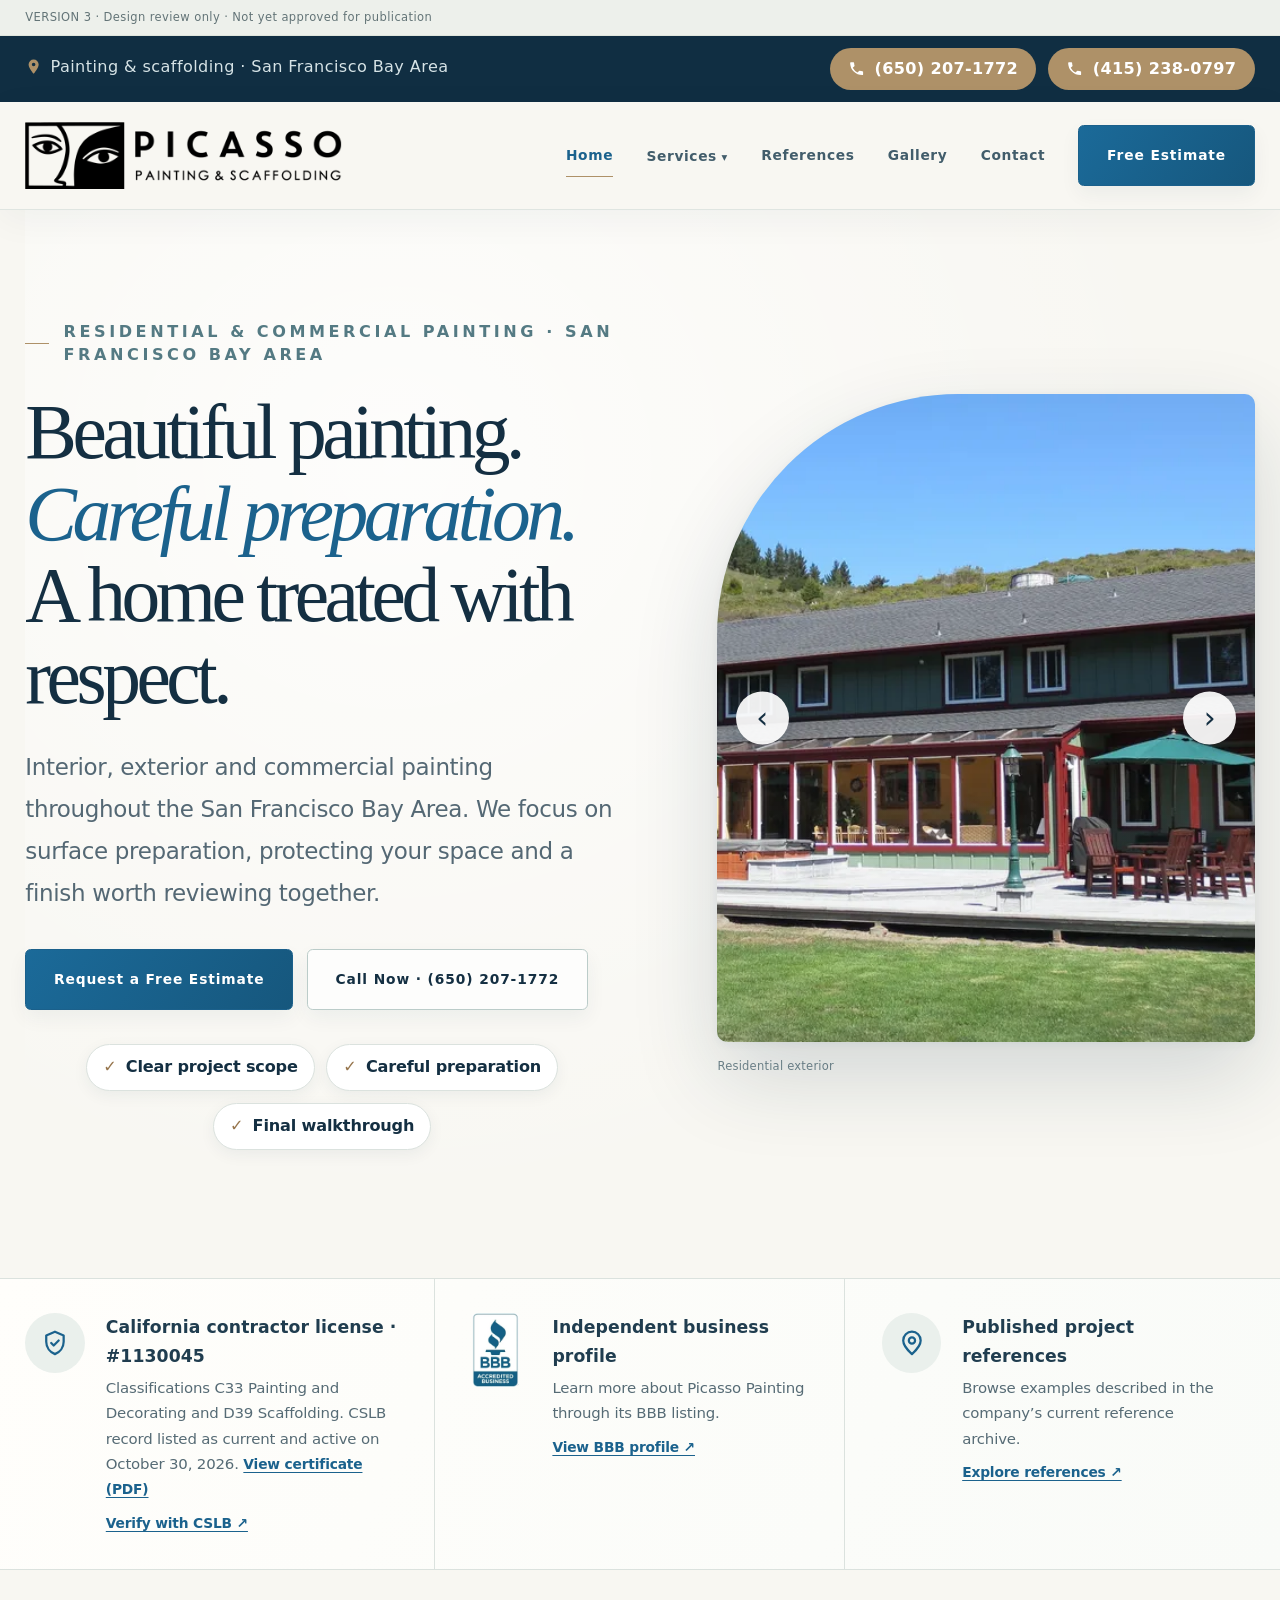
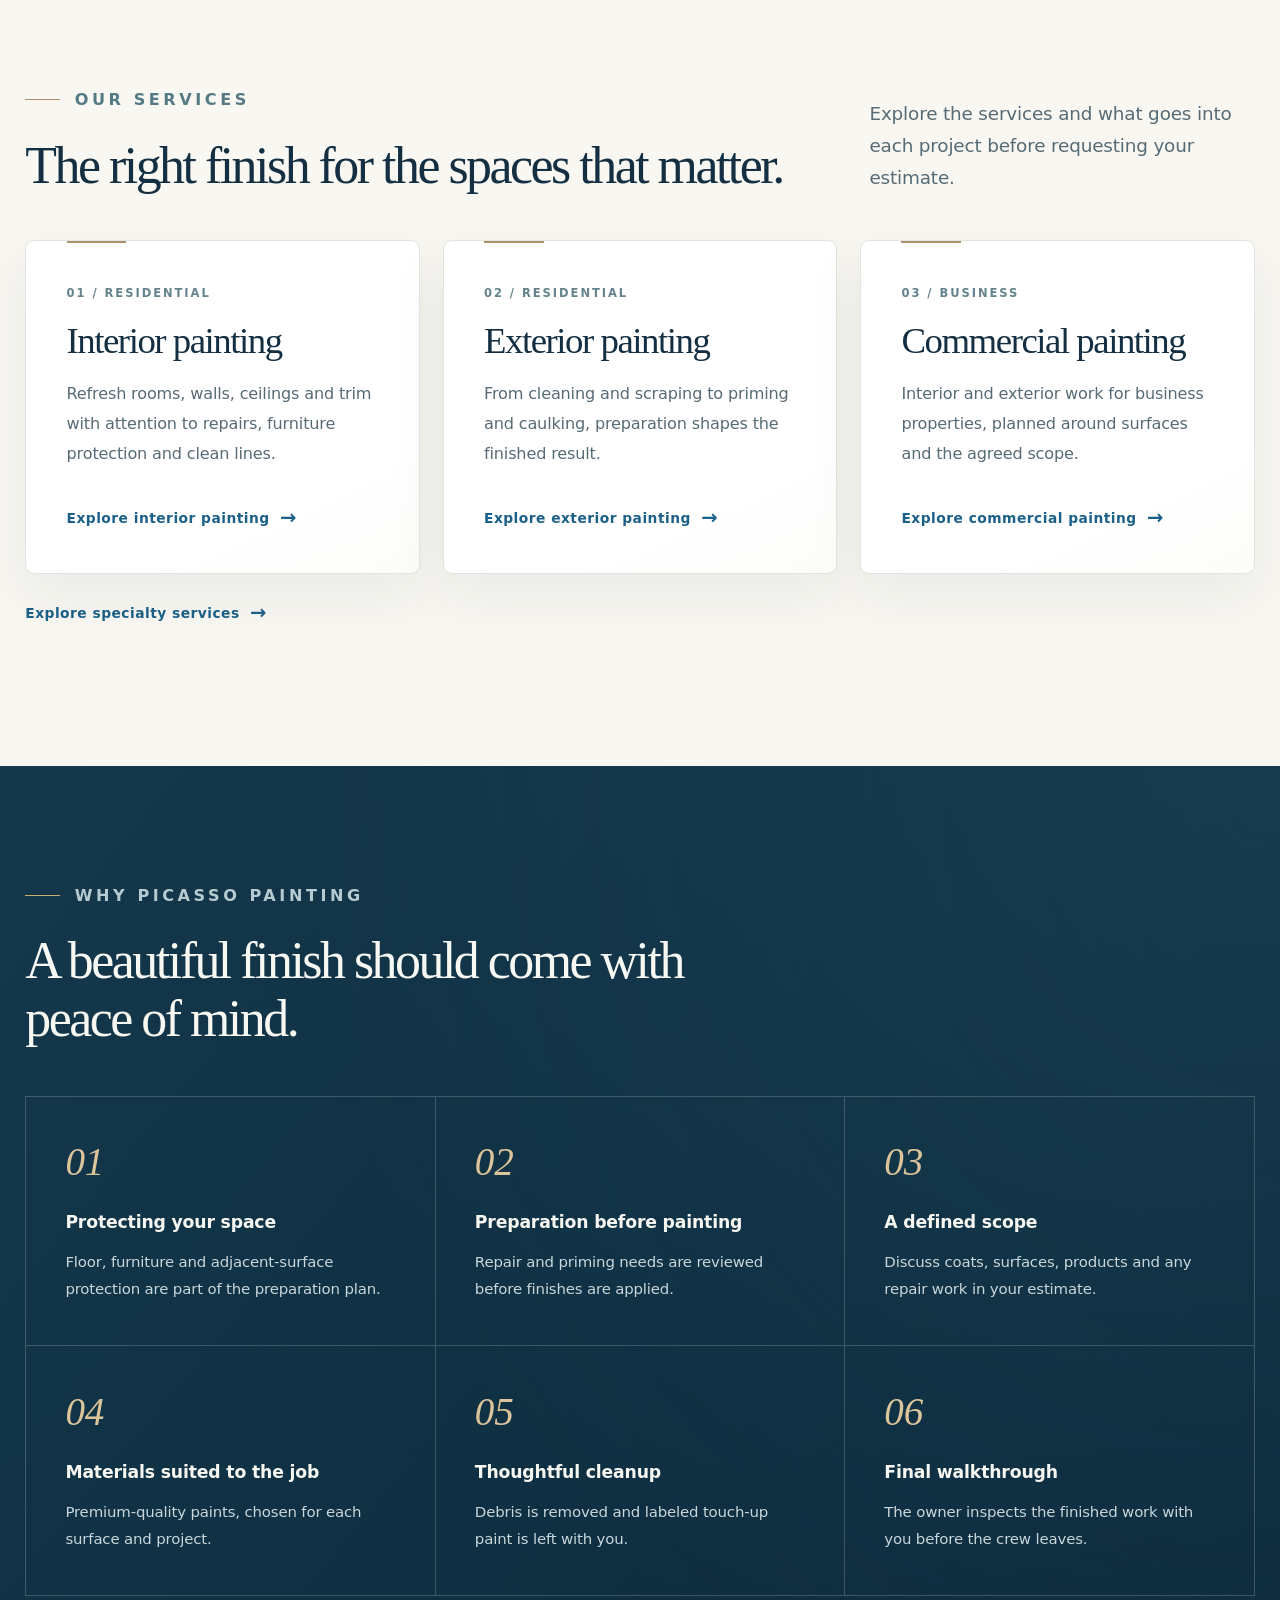
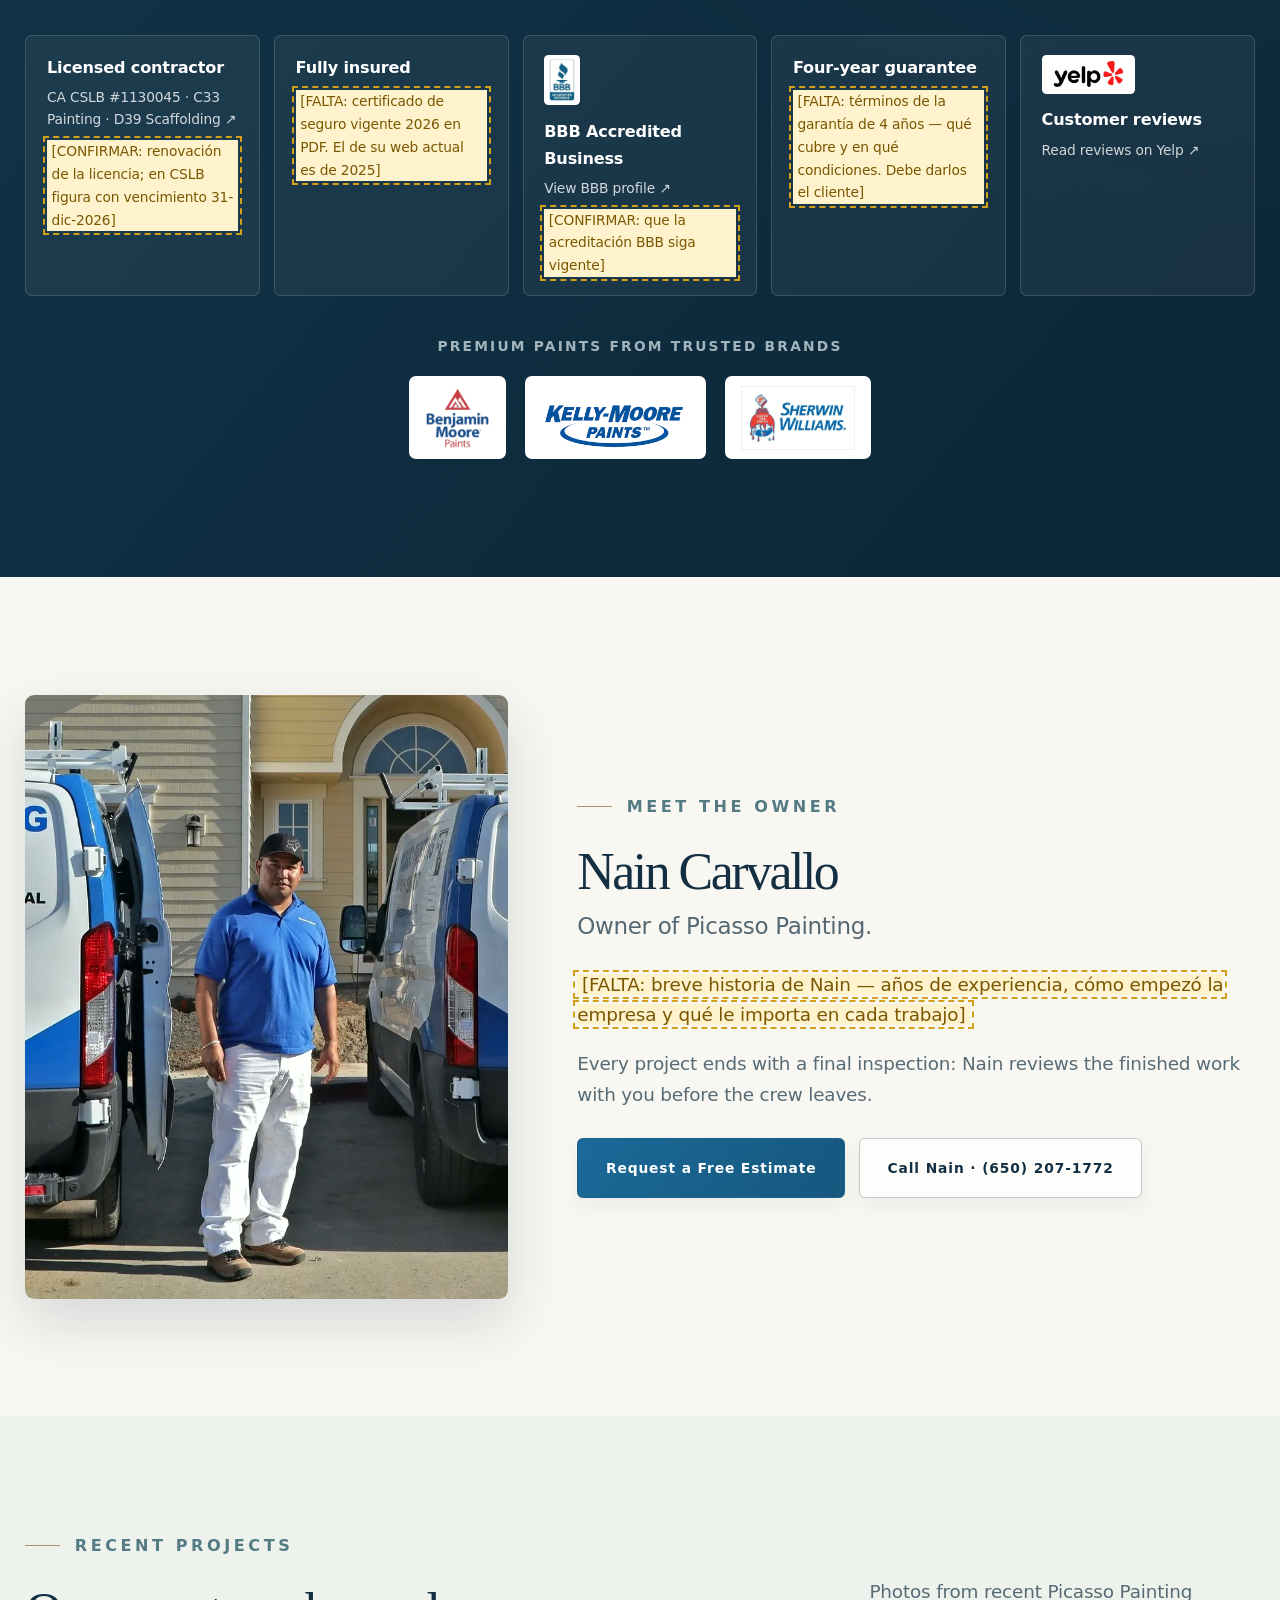
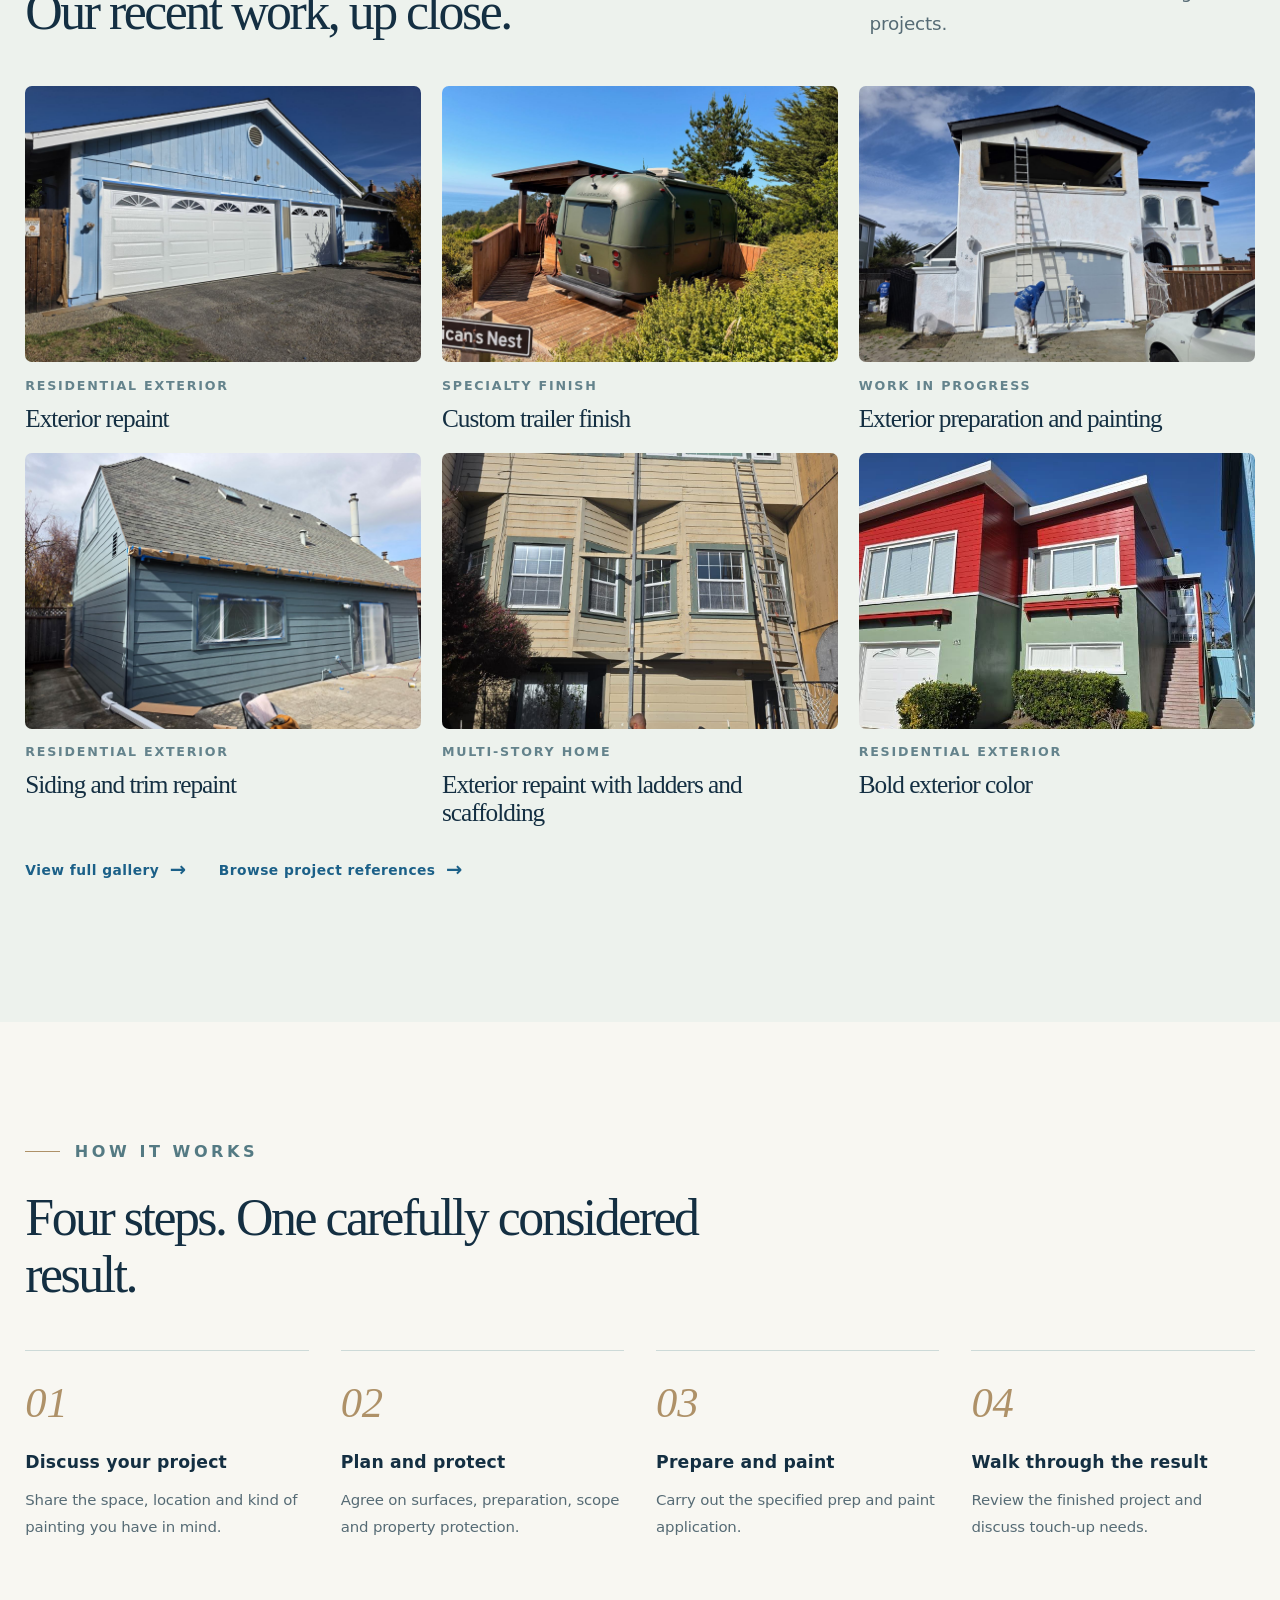
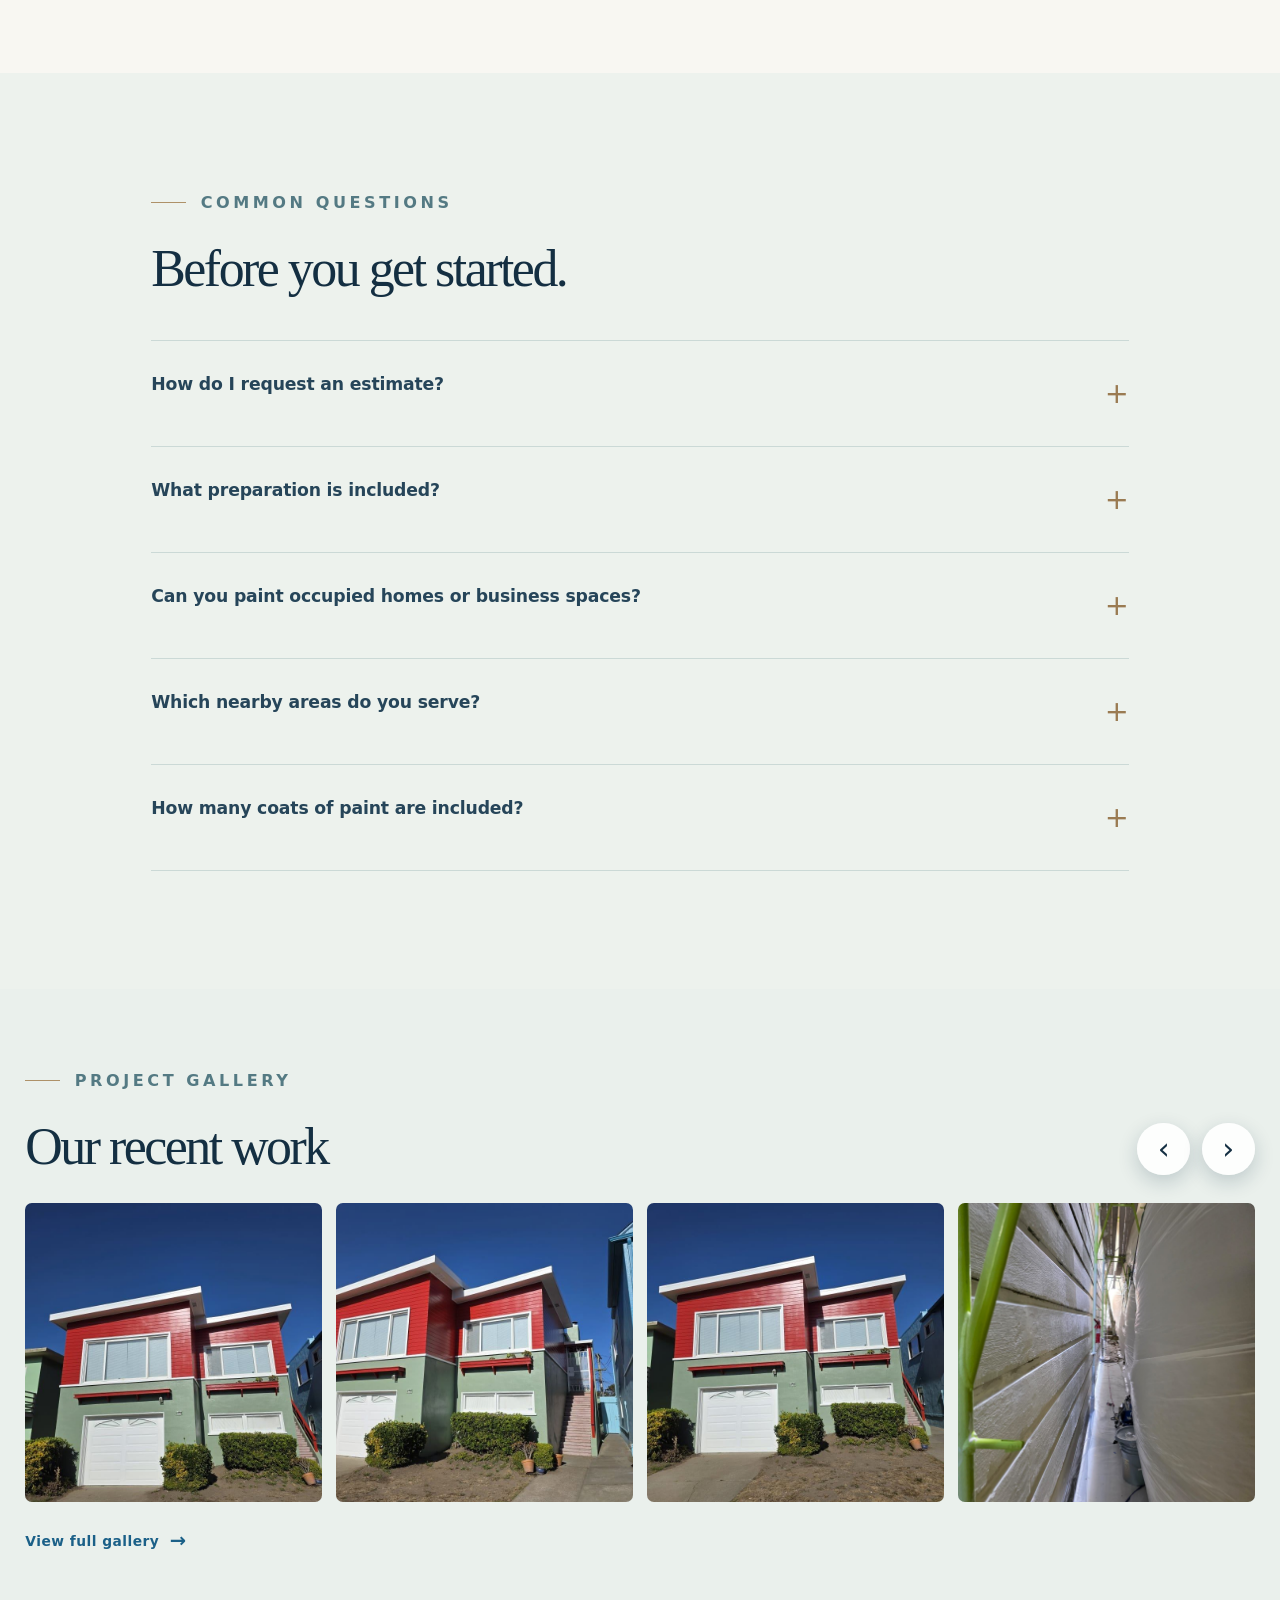
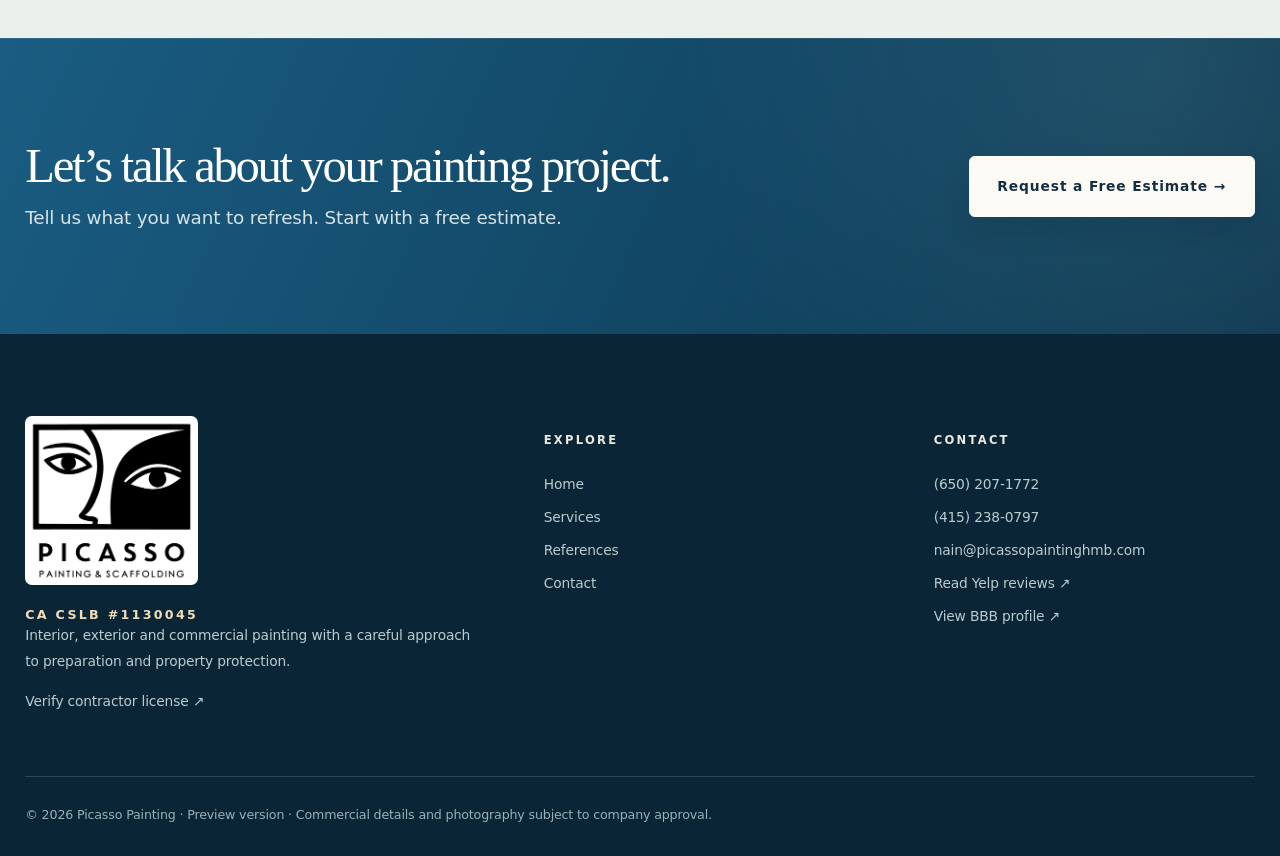
==== commit d0255cd4: "Licencia CSLB: clasificaciones C33 y D39 Scaffolding con certificado en PDF Co-Authored-By: Claude O" ====
--- a/index.html
+++ b/index.html
@@ -481,9 +481,9 @@
 
 </style><link rel="stylesheet" href="ajustes.css"></head><body data-page="inicio"><div class="review-flag"><div class="wrap">VERSION 3 · Design review only · Not yet approved for publication</div></div><div class="topline"><div class="wrap"><span><a class="area" href="https://www.google.com/maps/place/San+Francisco+Bay+Area,+CA" target="_blank" rel="noopener noreferrer"><svg viewBox="0 0 24 24" fill="currentColor" aria-hidden="true"><path d="M12 2a7 7 0 0 0-7 7c0 5.2 7 13 7 13s7-7.8 7-13a7 7 0 0 0-7-7zm0 9.5A2.5 2.5 0 1 1 12 6.5a2.5 2.5 0 0 1 0 5z"/></svg>Painting &amp; scaffolding · San Francisco Bay Area</a></span><span><a class="call" href="tel:+16502071772"><svg viewBox="0 0 24 24" fill="currentColor" aria-hidden="true"><path d="M6.6 10.8a15.1 15.1 0 0 0 6.6 6.6l2.2-2.2a1 1 0 0 1 1-.25c1.1.37 2.3.57 3.6.57a1 1 0 0 1 1 1V20a1 1 0 0 1-1 1A17 17 0 0 1 3 4a1 1 0 0 1 1-1h3.5a1 1 0 0 1 1 1c0 1.25.2 2.45.57 3.57a1 1 0 0 1-.25 1z"/></svg>(650) 207-1772</a><a class="call" href="tel:+14152380797"><svg viewBox="0 0 24 24" fill="currentColor" aria-hidden="true"><path d="M6.6 10.8a15.1 15.1 0 0 0 6.6 6.6l2.2-2.2a1 1 0 0 1 1-.25c1.1.37 2.3.57 3.6.57a1 1 0 0 1 1 1V20a1 1 0 0 1-1 1A17 17 0 0 1 3 4a1 1 0 0 1 1-1h3.5a1 1 0 0 1 1 1c0 1.25.2 2.45.57 3.57a1 1 0 0 1-.25 1z"/></svg>(415) 238-0797</a></span></div></div><header class="head"><div class="wrap header"><a class="brand" href="index.html" aria-label="Picasso Painting Home"><img class="logo" src="img/logo-horizontal.png" alt="Picasso Painting &amp; Scaffolding" width="760" height="160"></a><button class="menu" type="button" aria-label="Toggle navigation" aria-expanded="false" aria-controls="main-nav">☰</button><nav class="nav" id="main-nav" aria-label="Main navigation"><a href="index.html" aria-current="page">Home</a><div class="nav-drop"><a href="servicios.html">Services</a><div class="nav-sub"><a href="servicios.html#painting">Painting</a><a href="servicios.html#scaffolding">Scaffolding</a></div></div><a href="referencias.html">References</a><a href="galeria.html">Gallery</a><a href="contacto.html">Contact</a><a class="btn primary" href="contacto.html#estimate">Free Estimate</a></nav></div></header><main id="main">
 <section class="wrap hero"><div><div class="eyebrow">Residential &amp; commercial painting · San Francisco Bay Area</div><h1>Beautiful painting. <em>Careful preparation.</em> A home treated with respect.</h1><p class="lead">Interior, exterior and commercial painting throughout the San Francisco Bay Area. We focus on surface preparation, protecting your space and a finish worth reviewing together.</p><div class="actions"><a class="btn primary" href="contacto.html#estimate">Request a Free Estimate</a><a class="btn outline" href="tel:+16502071772">Call Now · (650) 207-1772</a></div><div class="hero-words"><span>Clear project scope</span><span>Careful preparation</span><span>Final walkthrough</span></div></div><div><div class="hero-photo"><img src="[data-uri]" alt="Exterior de una casa de dos plantas con fachada verde, terraza y jardín" fetchpriority="high" decoding="async"></div><div class="photo-caption">Residential exterior</div></div></section>
-<section class="strip"><div class="wrap strip-inner"><div class="strip-item"><span class="strip-icon" aria-hidden="true"><svg viewBox="0 0 24 24" fill="none" stroke="currentColor" stroke-width="1.8" stroke-linecap="round" stroke-linejoin="round"><path d="M12 3l7 3v5c0 4.5-3 8.3-7 10-4-1.7-7-5.5-7-10V6l7-3z"/><path d="M9 12l2 2 4-4"/></svg></span><b>California contractor license · #1130045</b><p>CSLB record listed as current and active on October 30, 2026.</p><a href="https://www.cslb.ca.gov/OnlineServices/CheckLicenseII/LicenseDetail.aspx?LicNum=1130045" target="_blank" rel="noopener noreferrer">Verify with CSLB ↗</a></div><div class="strip-item"><img class="strip-icon strip-seal" src="img/marcas/bbb.jpg" alt="BBB Accredited Business seal" width="240" height="378"><b>Independent business profile</b><p>Learn more about Picasso Painting through its BBB listing.</p><a href="https://www.bbb.org/us/ca/moss-beach/profile/painting-contractors/picasso-painting-1116-972477" target="_blank" rel="noopener noreferrer">View BBB profile ↗</a></div><div class="strip-item"><span class="strip-icon" aria-hidden="true"><svg viewBox="0 0 24 24" fill="none" stroke="currentColor" stroke-width="1.8" stroke-linecap="round" stroke-linejoin="round"><path d="M12 21s-7-6.2-7-11a7 7 0 0 1 14 0c0 4.8-7 11-7 11z"/><circle cx="12" cy="10" r="2.5"/></svg></span><b>Published project references</b><p>Browse examples described in the company’s current reference archive.</p><a href="referencias.html">Explore references ↗</a></div></div></section>
+<section class="strip"><div class="wrap strip-inner"><div class="strip-item"><span class="strip-icon" aria-hidden="true"><svg viewBox="0 0 24 24" fill="none" stroke="currentColor" stroke-width="1.8" stroke-linecap="round" stroke-linejoin="round"><path d="M12 3l7 3v5c0 4.5-3 8.3-7 10-4-1.7-7-5.5-7-10V6l7-3z"/><path d="M9 12l2 2 4-4"/></svg></span><b>California contractor license · #1130045</b><p>Classifications C33 Painting and Decorating and D39 Scaffolding. CSLB record listed as current and active on October 30, 2026. <a href="docs/licencia-cslb-picasso-painting.pdf" target="_blank" rel="noopener">View certificate (PDF)</a></p><a href="https://www.cslb.ca.gov/OnlineServices/CheckLicenseII/LicenseDetail.aspx?LicNum=1130045" target="_blank" rel="noopener noreferrer">Verify with CSLB ↗</a></div><div class="strip-item"><img class="strip-icon strip-seal" src="img/marcas/bbb.jpg" alt="BBB Accredited Business seal" width="240" height="378"><b>Independent business profile</b><p>Learn more about Picasso Painting through its BBB listing.</p><a href="https://www.bbb.org/us/ca/moss-beach/profile/painting-contractors/picasso-painting-1116-972477" target="_blank" rel="noopener noreferrer">View BBB profile ↗</a></div><div class="strip-item"><span class="strip-icon" aria-hidden="true"><svg viewBox="0 0 24 24" fill="none" stroke="currentColor" stroke-width="1.8" stroke-linecap="round" stroke-linejoin="round"><path d="M12 21s-7-6.2-7-11a7 7 0 0 1 14 0c0 4.8-7 11-7 11z"/><circle cx="12" cy="10" r="2.5"/></svg></span><b>Published project references</b><p>Browse examples described in the company’s current reference archive.</p><a href="referencias.html">Explore references ↗</a></div></div></section>
 <section class="section"><div class="wrap"><div class="section-head"><div><div class="eyebrow">Our services</div><h2>The right finish for the spaces that matter.</h2></div><p>Explore the services and what goes into each project before requesting your estimate.</p></div><div class="cards"><article class="card"><small>01 / Residential</small><h3>Interior painting</h3><p>Refresh rooms, walls, ceilings and trim with attention to repairs, furniture protection and clean lines.</p><a class="text-link" href="servicios.html#interior">Explore interior painting</a></article><article class="card"><small>02 / Residential</small><h3>Exterior painting</h3><p>From cleaning and scraping to priming and caulking, preparation shapes the finished result.</p><a class="text-link" href="servicios.html#exterior">Explore exterior painting</a></article><article class="card"><small>03 / Business</small><h3>Commercial painting</h3><p>Interior and exterior work for business properties, planned around surfaces and the agreed scope.</p><a class="text-link" href="servicios.html#commercial">Explore commercial painting</a></article></div><p style="margin-top:20px"><a class="text-link" href="servicios.html#specialty">Explore specialty services</a></p></div></section>
-<section class="section dark"><div class="wrap"><div class="section-head"><div><div class="eyebrow">Why Picasso Painting</div><h2>A beautiful finish should come with peace of mind.</h2></div></div><div class="reasons"><div class="reason"><span class="number">01</span><b>Protecting your space</b><p>Floor, furniture and adjacent-surface protection are part of the preparation plan.</p></div><div class="reason"><span class="number">02</span><b>Preparation before painting</b><p>Repair and priming needs are reviewed before finishes are applied.</p></div><div class="reason"><span class="number">03</span><b>A defined scope</b><p>Discuss coats, surfaces, products and any repair work in your estimate.</p></div><div class="reason"><span class="number">04</span><b>Materials suited to the job</b><p>Premium-quality paints, chosen for each surface and project.</p></div><div class="reason"><span class="number">05</span><b>Thoughtful cleanup</b><p>Debris is removed and labeled touch-up paint is left with you.</p></div><div class="reason"><span class="number">06</span><b>Final walkthrough</b><p>The owner inspects the finished work with you before the crew leaves.</p></div></div><div class="trust"><a href="https://www.cslb.ca.gov/OnlineServices/CheckLicenseII/LicenseDetail.aspx?LicNum=1130045" target="_blank" rel="noopener noreferrer"><b>Licensed contractor</b><span>CA CSLB #1130045 ↗</span><span class="falta">[CONFIRMAR: renovación de la licencia; en CSLB figura con vencimiento 31-dic-2026]</span></a><div><b>Fully insured</b><span class="falta">[FALTA: certificado de seguro vigente 2026 en PDF. El de su web actual es de 2025]</span></div><a href="https://www.bbb.org/us/ca/moss-beach/profile/painting-contractors/picasso-painting-1116-972477" target="_blank" rel="noopener noreferrer"><img class="trust-logo" src="img/marcas/bbb.jpg" alt="" width="240" height="378"><b>BBB Accredited Business</b><span>View BBB profile ↗</span><span class="falta">[CONFIRMAR: que la acreditación BBB siga vigente]</span></a><div><b>Four-year guarantee</b><span class="falta">[FALTA: términos de la garantía de 4 años — qué cubre y en qué condiciones. Debe darlos el cliente]</span></div><a href="https://www.yelp.com/biz/picasso-painting-el-granada" target="_blank" rel="noopener noreferrer"><img class="trust-logo trust-logo-wide" src="img/marcas/yelp.jpg" alt="" width="480" height="190"><b>Customer reviews</b><span>Read reviews on Yelp ↗</span></a></div><div class="brands"><p>Premium paints from trusted brands</p><div class="brand-logos"><img src="img/marcas/benjamin-moore.jpg" alt="Benjamin Moore Paints" loading="lazy"><img src="img/marcas/kelly-moore.png" alt="Kelly-Moore Paints" loading="lazy"><img src="img/marcas/sherwin-williams.jpg" alt="Sherwin-Williams" loading="lazy"></div></div></div></section>
+<section class="section dark"><div class="wrap"><div class="section-head"><div><div class="eyebrow">Why Picasso Painting</div><h2>A beautiful finish should come with peace of mind.</h2></div></div><div class="reasons"><div class="reason"><span class="number">01</span><b>Protecting your space</b><p>Floor, furniture and adjacent-surface protection are part of the preparation plan.</p></div><div class="reason"><span class="number">02</span><b>Preparation before painting</b><p>Repair and priming needs are reviewed before finishes are applied.</p></div><div class="reason"><span class="number">03</span><b>A defined scope</b><p>Discuss coats, surfaces, products and any repair work in your estimate.</p></div><div class="reason"><span class="number">04</span><b>Materials suited to the job</b><p>Premium-quality paints, chosen for each surface and project.</p></div><div class="reason"><span class="number">05</span><b>Thoughtful cleanup</b><p>Debris is removed and labeled touch-up paint is left with you.</p></div><div class="reason"><span class="number">06</span><b>Final walkthrough</b><p>The owner inspects the finished work with you before the crew leaves.</p></div></div><div class="trust"><a href="https://www.cslb.ca.gov/OnlineServices/CheckLicenseII/LicenseDetail.aspx?LicNum=1130045" target="_blank" rel="noopener noreferrer"><b>Licensed contractor</b><span>CA CSLB #1130045 · C33 Painting · D39 Scaffolding ↗</span><span class="falta">[CONFIRMAR: renovación de la licencia; en CSLB figura con vencimiento 31-dic-2026]</span></a><div><b>Fully insured</b><span class="falta">[FALTA: certificado de seguro vigente 2026 en PDF. El de su web actual es de 2025]</span></div><a href="https://www.bbb.org/us/ca/moss-beach/profile/painting-contractors/picasso-painting-1116-972477" target="_blank" rel="noopener noreferrer"><img class="trust-logo" src="img/marcas/bbb.jpg" alt="" width="240" height="378"><b>BBB Accredited Business</b><span>View BBB profile ↗</span><span class="falta">[CONFIRMAR: que la acreditación BBB siga vigente]</span></a><div><b>Four-year guarantee</b><span class="falta">[FALTA: términos de la garantía de 4 años — qué cubre y en qué condiciones. Debe darlos el cliente]</span></div><a href="https://www.yelp.com/biz/picasso-painting-el-granada" target="_blank" rel="noopener noreferrer"><img class="trust-logo trust-logo-wide" src="img/marcas/yelp.jpg" alt="" width="480" height="190"><b>Customer reviews</b><span>Read reviews on Yelp ↗</span></a></div><div class="brands"><p>Premium paints from trusted brands</p><div class="brand-logos"><img src="img/marcas/benjamin-moore.jpg" alt="Benjamin Moore Paints" loading="lazy"><img src="img/marcas/kelly-moore.png" alt="Kelly-Moore Paints" loading="lazy"><img src="img/marcas/sherwin-williams.jpg" alt="Sherwin-Williams" loading="lazy"></div></div></div></section>
 <section class="section owner" id="meet-the-owner"><div class="wrap owner-grid"><img src="img/nain.jpg" alt="Nain Carvallo, owner of Picasso Painting, next to the company vans" width="800" height="1000" loading="lazy"><div><div class="eyebrow">Meet the owner</div><h2>Nain Carvallo</h2><p class="lead">Owner of Picasso Painting.</p><p><span class="falta">[FALTA: breve historia de Nain — años de experiencia, cómo empezó la empresa y qué le importa en cada trabajo]</span></p><p>Every project ends with a final inspection: Nain reviews the finished work with you before the crew leaves.</p><div class="actions"><a class="btn primary" href="contacto.html#estimate">Request a Free Estimate</a><a class="btn outline" href="tel:+16502071772">Call Nain · (650) 207-1772</a></div></div></div></section><section class="section alt"><div class="wrap"><div class="section-head"><div><div class="eyebrow">Recent projects</div><h2>Our recent work, up close.</h2></div><p>Photos from recent Picasso Painting projects.</p></div><div class="projects"><a class="project" href="galeria.html"><img src="img/galeria/g01.jpg" alt="Exterior repaint" loading="lazy" decoding="async"><small>Residential exterior</small><h3>Exterior repaint</h3></a><a class="project" href="galeria.html"><img src="img/galeria/g02.jpg" alt="Custom trailer finish" loading="lazy" decoding="async"><small>Specialty finish</small><h3>Custom trailer finish</h3></a><a class="project" href="galeria.html"><img src="img/galeria/g15.jpg" alt="Exterior preparation and painting" loading="lazy" decoding="async"><small>Work in progress</small><h3>Exterior preparation and painting</h3></a><a class="project" href="galeria.html"><img src="img/galeria/g04.jpg" alt="Siding and trim repaint" loading="lazy" decoding="async"><small>Residential exterior</small><h3>Siding and trim repaint</h3></a><a class="project" href="galeria.html"><img src="img/galeria/g24.jpg" alt="Exterior repaint with ladders and scaffolding" loading="lazy" decoding="async"><small>Multi-story home</small><h3>Exterior repaint with ladders and scaffolding</h3></a><a class="project" href="galeria.html"><img src="img/galeria/g30.jpg" alt="Bold exterior color" loading="lazy" decoding="async"><small>Residential exterior</small><h3>Bold exterior color</h3></a></div><p style="margin-top:24px;display:flex;gap:28px;flex-wrap:wrap"><a class="text-link" href="galeria.html">View full gallery</a><a class="text-link" href="referencias.html#references">Browse project references</a></p></div></section>
 <section class="section"><div class="wrap"><div class="section-head"><div><div class="eyebrow">How it works</div><h2>Four steps. One carefully considered result.</h2></div></div><div class="process"><article><b>01</b><h3>Discuss your project</h3><p>Share the space, location and kind of painting you have in mind.</p></article><article><b>02</b><h3>Plan and protect</h3><p>Agree on surfaces, preparation, scope and property protection.</p></article><article><b>03</b><h3>Prepare and paint</h3><p>Carry out the specified prep and paint application.</p></article><article><b>04</b><h3>Walk through the result</h3><p>Review the finished project and discuss touch-up needs.</p></article></div></div></section>
 <section class="section alt"><div class="wrap"><div style="max-width:850px;margin:0 auto 35px"><div class="eyebrow">Common questions</div><h2>Before you get started.</h2></div><div class="faq"><details><summary>How do I request an estimate?</summary><p>Call us or use the contact page to share your location, property type and painting needs. Online form submissions will be available after the receiving service is connected.</p></details><details><summary>What preparation is included?</summary><p>It depends on the surfaces. Your estimate should describe necessary cleaning, repairs, caulking and priming.</p></details><details><summary>Can you paint occupied homes or business spaces?</summary><p>Tell us about access, furniture and scheduling needs so the plan can address them before work begins.</p></details><details><summary>Which nearby areas do you serve?</summary><p>We serve the San Francisco Bay Area. Share your property address when you contact us. <a class="text-link" href="contacto.html#service-area">See the service area map</a></p></details><details><summary>How many coats of paint are included?</summary><p>Coats and products should be specified in your individual estimate; they vary by project.</p></details></div></div></section></main><section class="gal-banner" data-gal-banner aria-label="Project gallery"></section><section class="cta"><div class="wrap cta-inner"><div><h2>Let’s talk about your painting project.</h2><p>Tell us what you want to refresh. Start with a free estimate.</p></div><a class="btn white" href="contacto.html#estimate">Request a Free Estimate →</a></div></section><footer class="footer"><div class="wrap"><div class="footer-grid"><div><img class="footer-logo" src="img/logo-pie.png" alt="Picasso Painting &amp; Scaffolding" width="360" height="353" loading="lazy"><div class="brand-text"><small>CA CSLB #1130045</small></div><p>Interior, exterior and commercial painting with a careful approach to preparation and property protection.</p><a href="https://www.cslb.ca.gov/OnlineServices/CheckLicenseII/LicenseDetail.aspx?LicNum=1130045" target="_blank" rel="noopener noreferrer">Verify contractor license ↗</a></div><div><h4>Explore</h4><a href="index.html">Home</a><a href="servicios.html">Services</a><a href="referencias.html">References</a><a href="contacto.html">Contact</a></div><div><h4>Contact</h4><a href="tel:+16502071772">(650) 207-1772</a><a href="tel:+14152380797">(415) 238-0797</a><a href="mailto:nain@picassopaintinghmb.com">nain@picassopaintinghmb.com</a><a href="https://www.yelp.com/biz/picasso-painting-el-granada" target="_blank" rel="noopener noreferrer">Read Yelp reviews ↗</a><a href="https://www.bbb.org/us/ca/moss-beach/profile/painting-contractors/picasso-painting-1116-972477" target="_blank" rel="noopener noreferrer">View BBB profile ↗</a></div></div><div class="footer-bottom">© 2026 Picasso Painting · Preview version · Commercial details and photography subject to company approval.</div></div></footer><div class="mobile-cta"><a class="btn outline" href="tel:+16502071772">Call Now</a><a class="btn primary" href="contacto.html#estimate">Free Estimate</a></div><script>
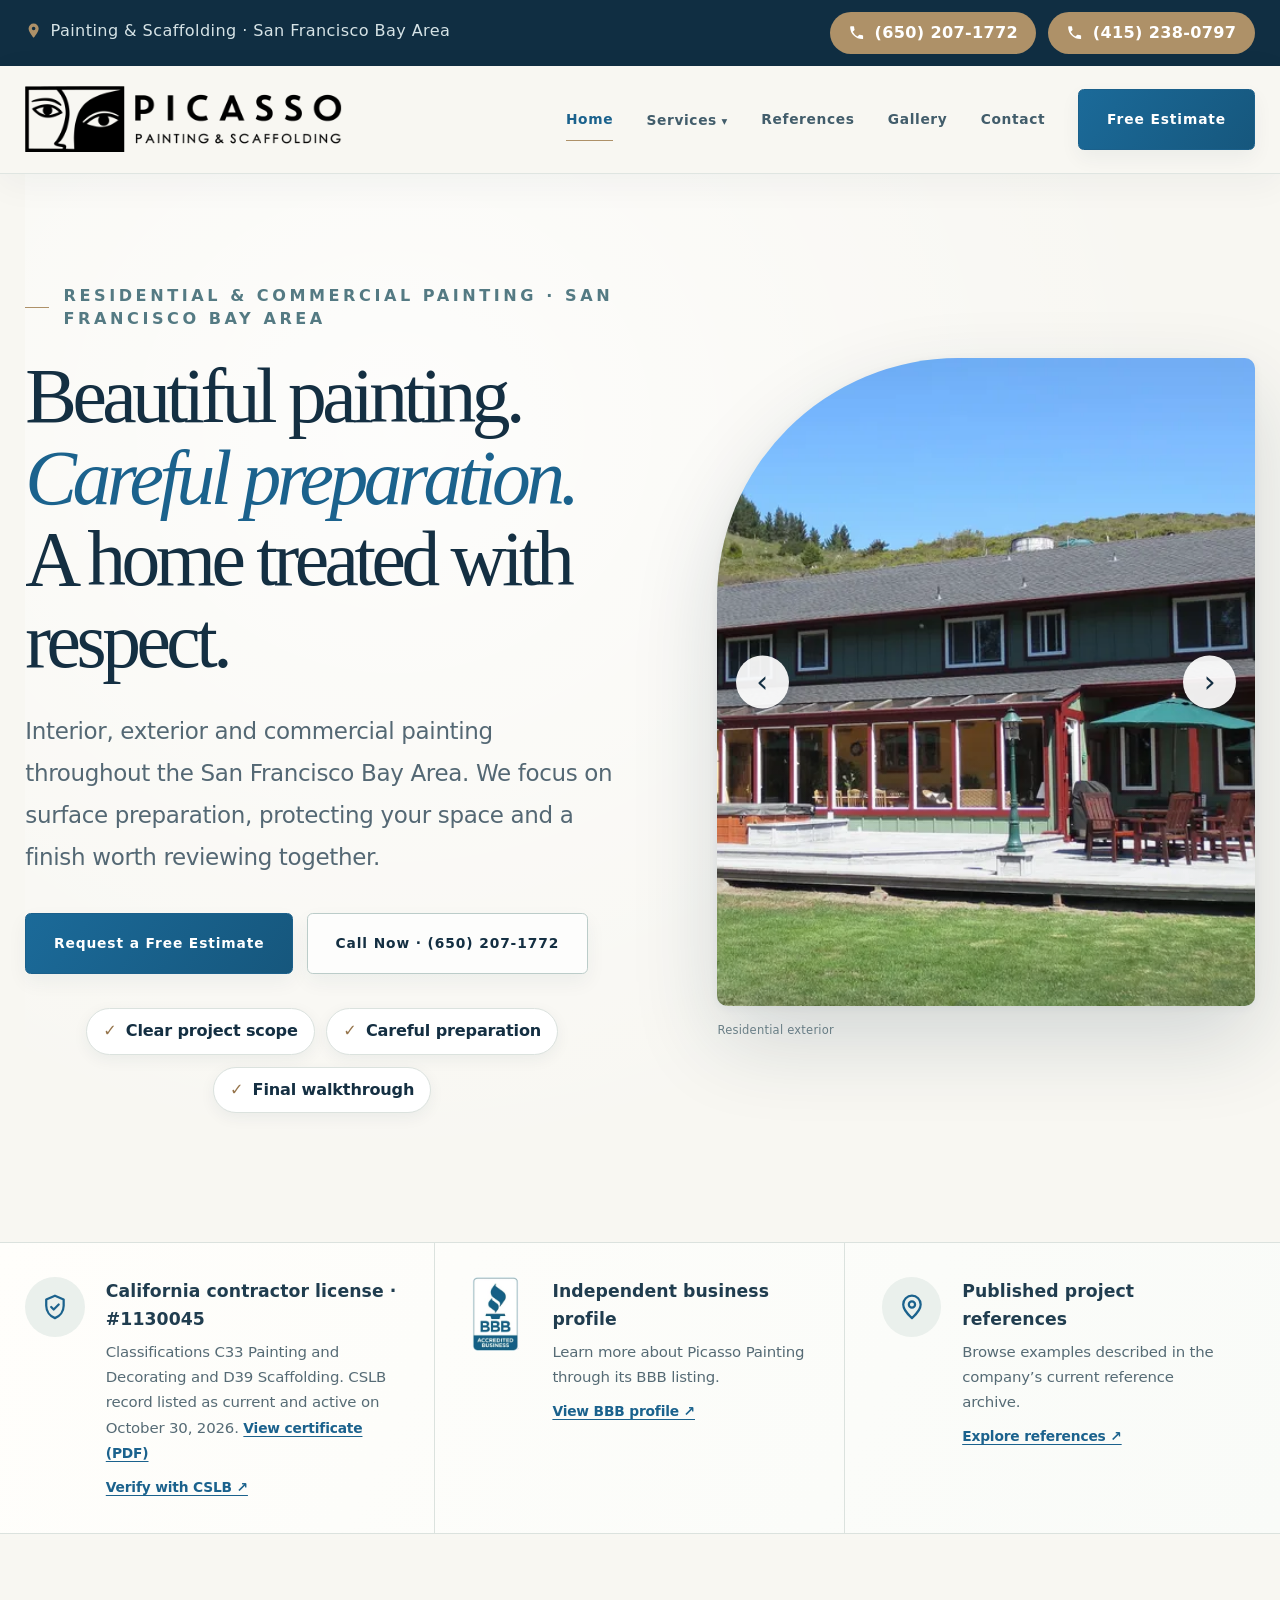
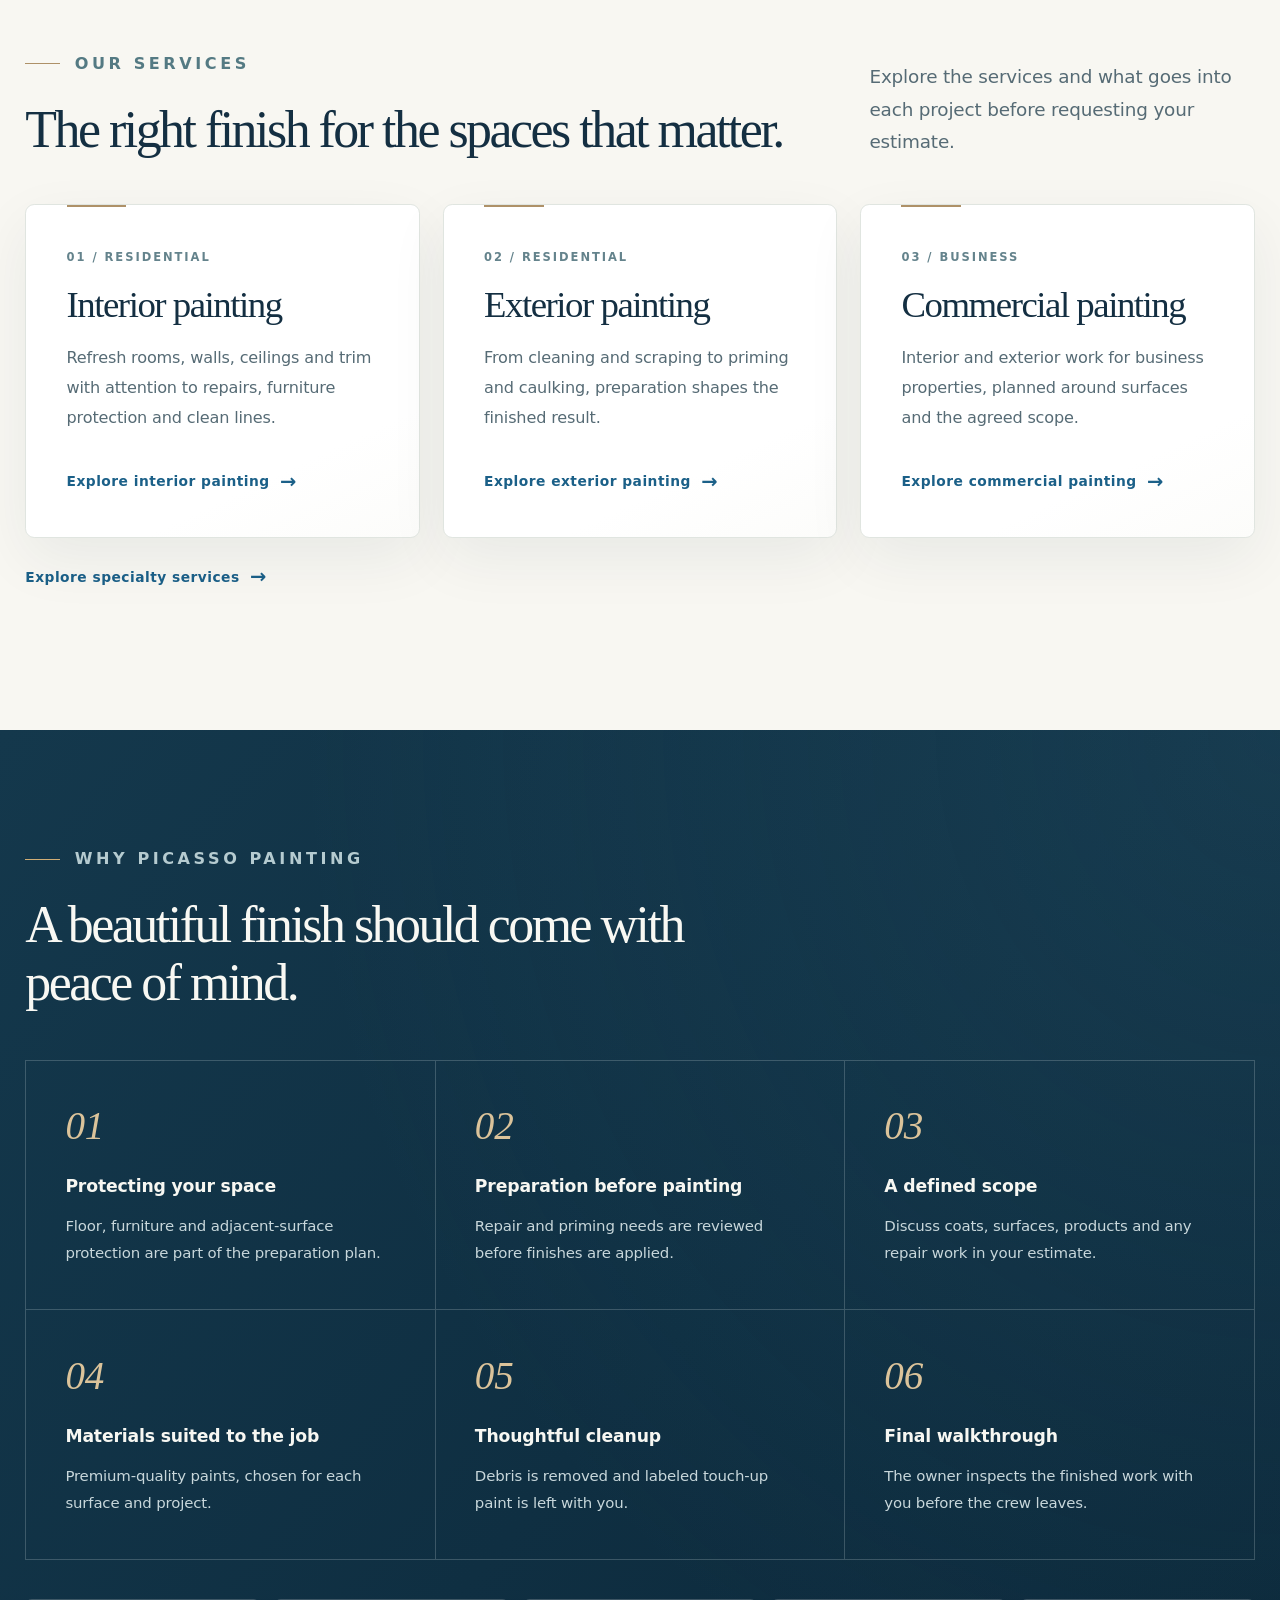
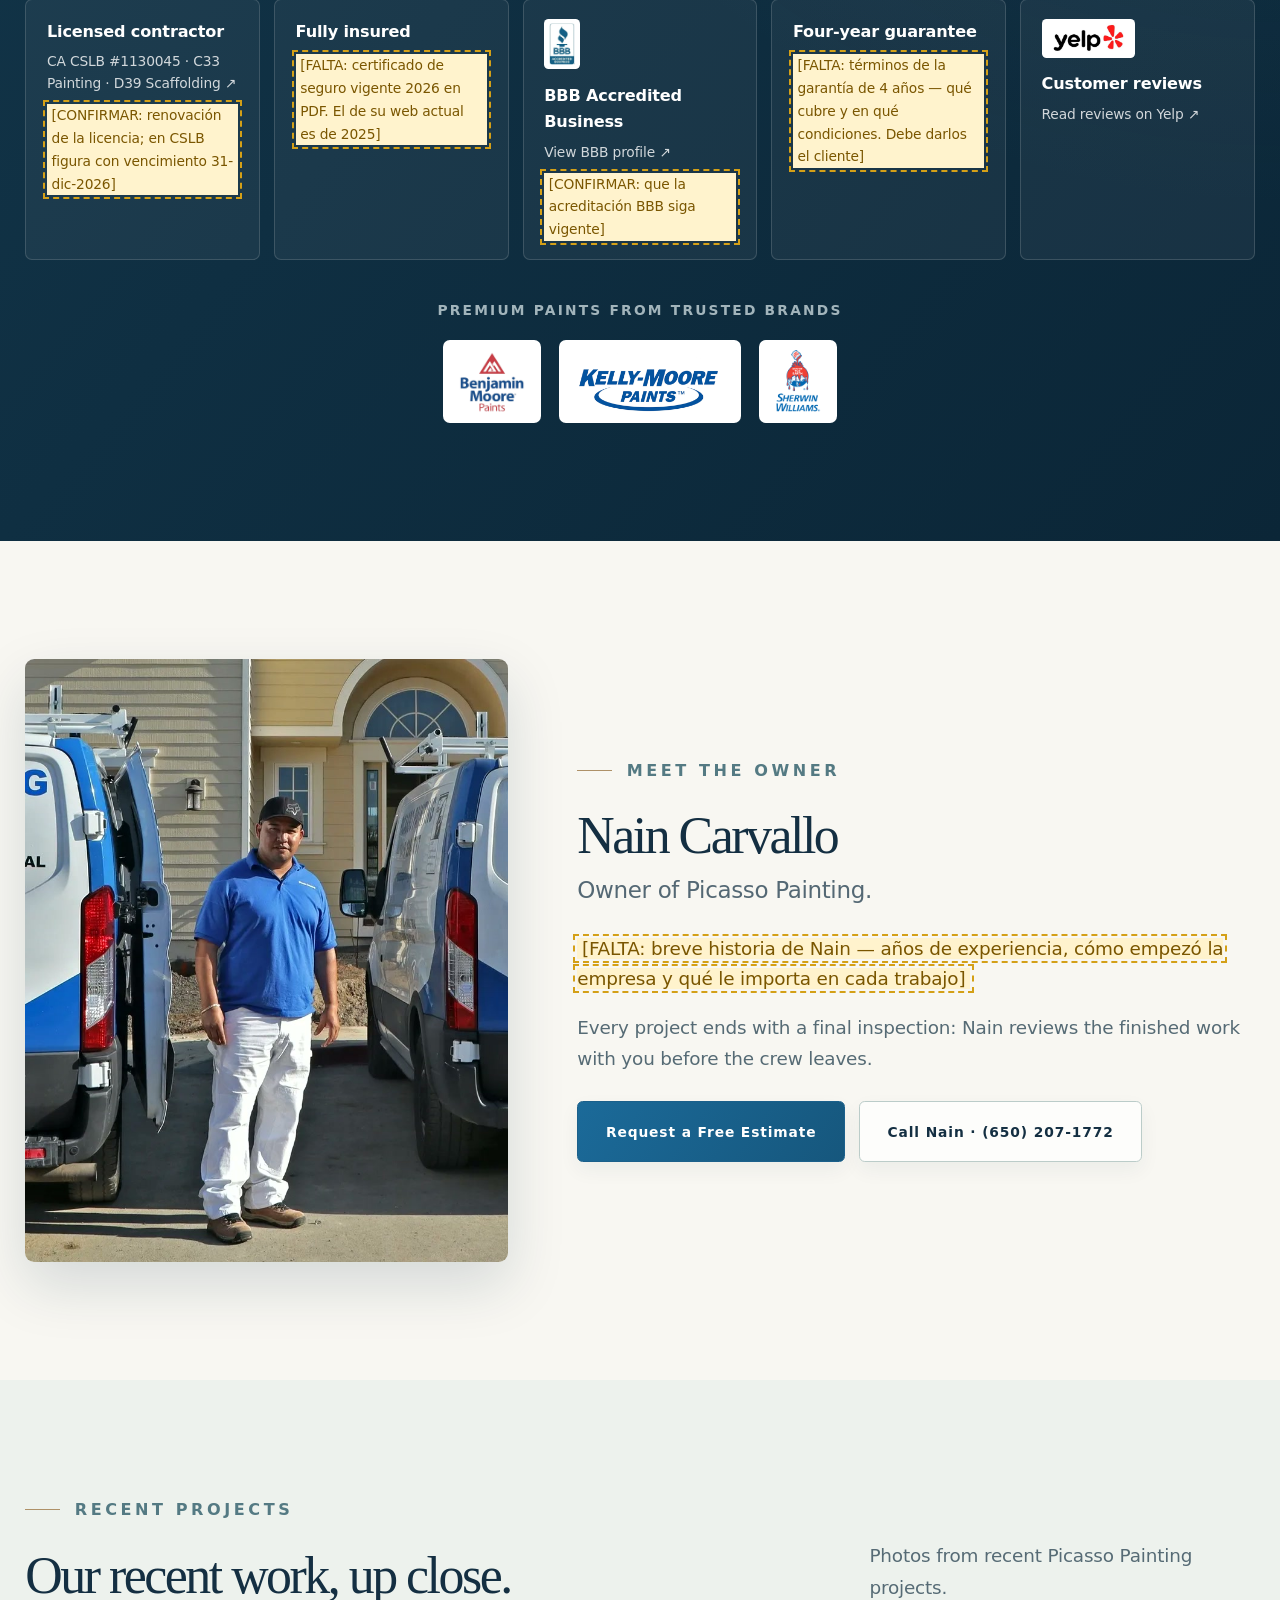
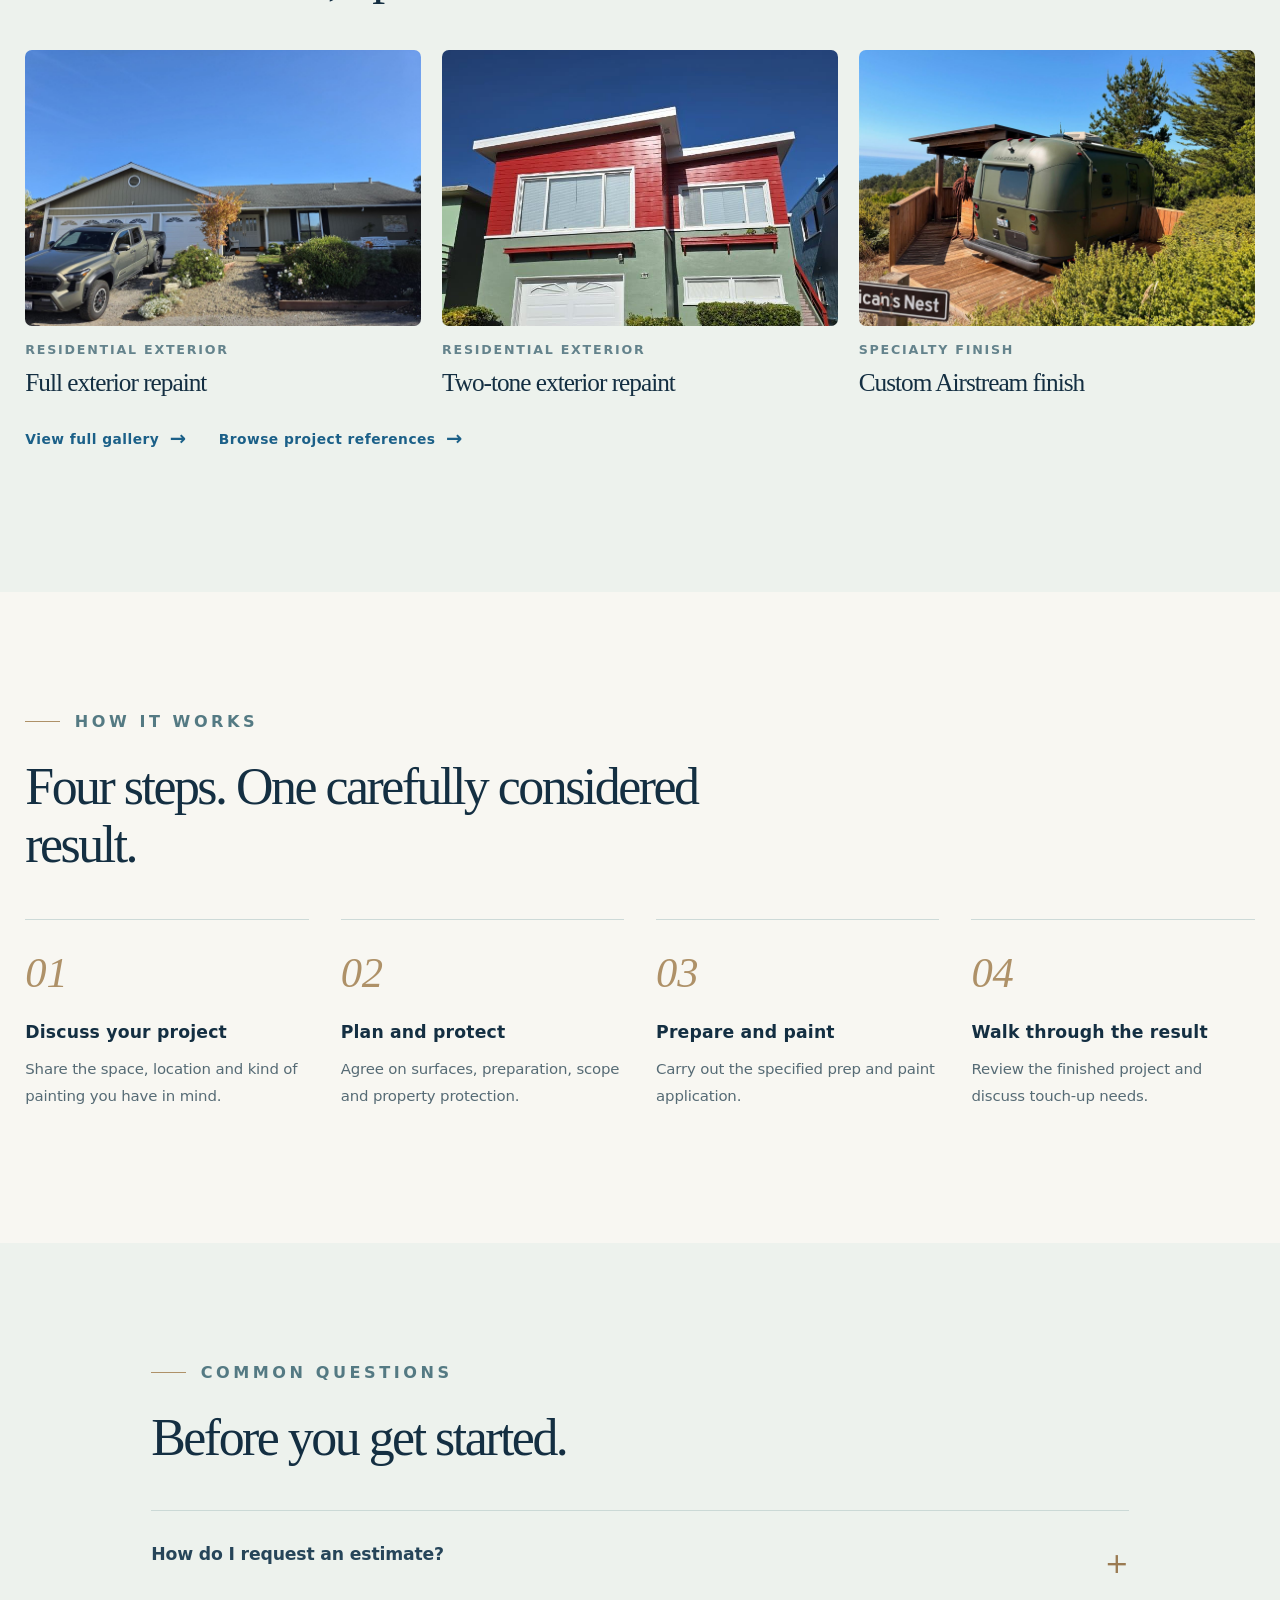
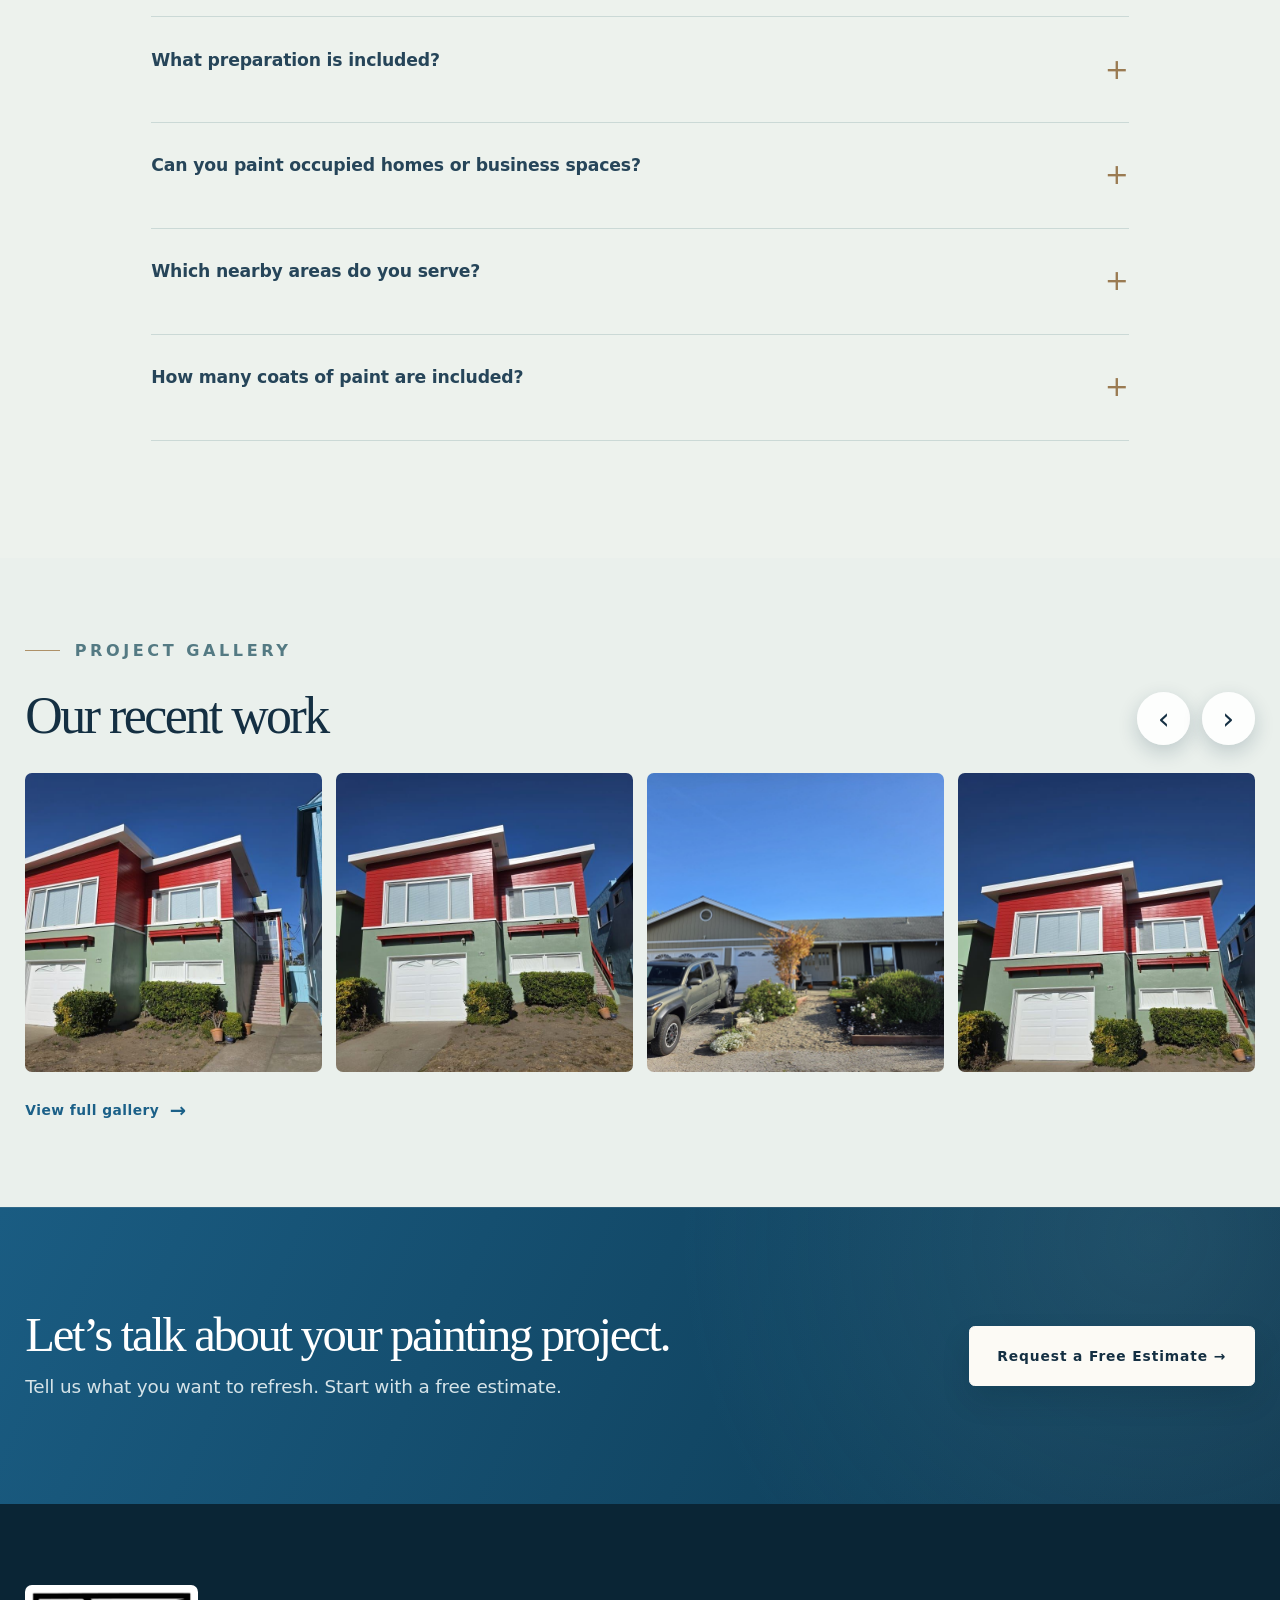
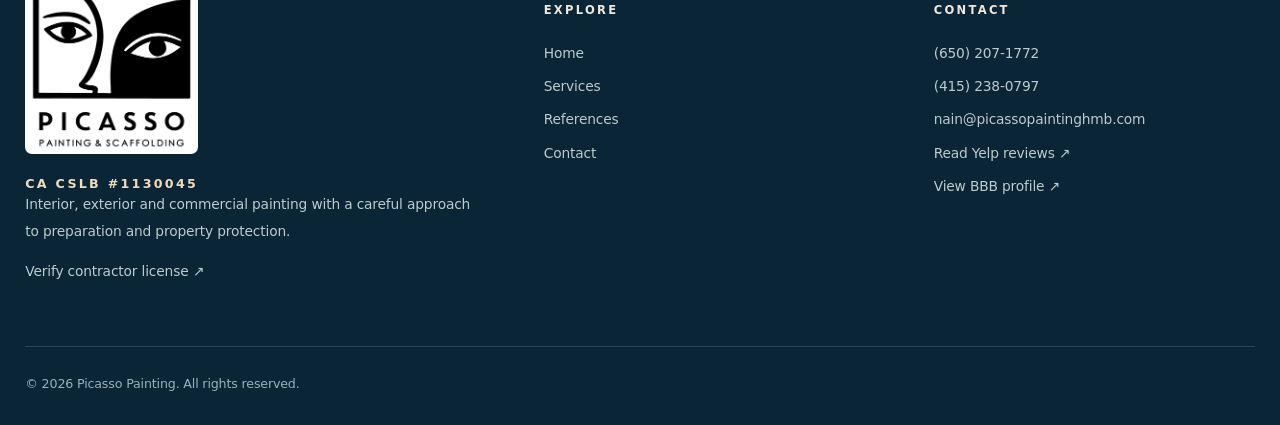
==== commit 38fa5cc1: "Solo fotos de trabajos terminados, sin aviso de versión, Scaffolding con mayúscula - Galería, carrus" ====
--- a/index.html
+++ b/index.html
@@ -479,14 +479,14 @@
   font-weight:800;
 }
 
-</style><link rel="stylesheet" href="ajustes.css"></head><body data-page="inicio"><div class="review-flag"><div class="wrap">VERSION 3 · Design review only · Not yet approved for publication</div></div><div class="topline"><div class="wrap"><span><a class="area" href="https://www.google.com/maps/place/San+Francisco+Bay+Area,+CA" target="_blank" rel="noopener noreferrer"><svg viewBox="0 0 24 24" fill="currentColor" aria-hidden="true"><path d="M12 2a7 7 0 0 0-7 7c0 5.2 7 13 7 13s7-7.8 7-13a7 7 0 0 0-7-7zm0 9.5A2.5 2.5 0 1 1 12 6.5a2.5 2.5 0 0 1 0 5z"/></svg>Painting &amp; scaffolding · San Francisco Bay Area</a></span><span><a class="call" href="tel:+16502071772"><svg viewBox="0 0 24 24" fill="currentColor" aria-hidden="true"><path d="M6.6 10.8a15.1 15.1 0 0 0 6.6 6.6l2.2-2.2a1 1 0 0 1 1-.25c1.1.37 2.3.57 3.6.57a1 1 0 0 1 1 1V20a1 1 0 0 1-1 1A17 17 0 0 1 3 4a1 1 0 0 1 1-1h3.5a1 1 0 0 1 1 1c0 1.25.2 2.45.57 3.57a1 1 0 0 1-.25 1z"/></svg>(650) 207-1772</a><a class="call" href="tel:+14152380797"><svg viewBox="0 0 24 24" fill="currentColor" aria-hidden="true"><path d="M6.6 10.8a15.1 15.1 0 0 0 6.6 6.6l2.2-2.2a1 1 0 0 1 1-.25c1.1.37 2.3.57 3.6.57a1 1 0 0 1 1 1V20a1 1 0 0 1-1 1A17 17 0 0 1 3 4a1 1 0 0 1 1-1h3.5a1 1 0 0 1 1 1c0 1.25.2 2.45.57 3.57a1 1 0 0 1-.25 1z"/></svg>(415) 238-0797</a></span></div></div><header class="head"><div class="wrap header"><a class="brand" href="index.html" aria-label="Picasso Painting Home"><img class="logo" src="img/logo-horizontal.png" alt="Picasso Painting &amp; Scaffolding" width="760" height="160"></a><button class="menu" type="button" aria-label="Toggle navigation" aria-expanded="false" aria-controls="main-nav">☰</button><nav class="nav" id="main-nav" aria-label="Main navigation"><a href="index.html" aria-current="page">Home</a><div class="nav-drop"><a href="servicios.html">Services</a><div class="nav-sub"><a href="servicios.html#painting">Painting</a><a href="servicios.html#scaffolding">Scaffolding</a></div></div><a href="referencias.html">References</a><a href="galeria.html">Gallery</a><a href="contacto.html">Contact</a><a class="btn primary" href="contacto.html#estimate">Free Estimate</a></nav></div></header><main id="main">
+</style><link rel="stylesheet" href="ajustes.css"></head><body data-page="inicio"><div class="topline"><div class="wrap"><span><a class="area" href="https://www.google.com/maps/place/San+Francisco+Bay+Area,+CA" target="_blank" rel="noopener noreferrer"><svg viewBox="0 0 24 24" fill="currentColor" aria-hidden="true"><path d="M12 2a7 7 0 0 0-7 7c0 5.2 7 13 7 13s7-7.8 7-13a7 7 0 0 0-7-7zm0 9.5A2.5 2.5 0 1 1 12 6.5a2.5 2.5 0 0 1 0 5z"/></svg>Painting &amp; Scaffolding · San Francisco Bay Area</a></span><span><a class="call" href="tel:+16502071772"><svg viewBox="0 0 24 24" fill="currentColor" aria-hidden="true"><path d="M6.6 10.8a15.1 15.1 0 0 0 6.6 6.6l2.2-2.2a1 1 0 0 1 1-.25c1.1.37 2.3.57 3.6.57a1 1 0 0 1 1 1V20a1 1 0 0 1-1 1A17 17 0 0 1 3 4a1 1 0 0 1 1-1h3.5a1 1 0 0 1 1 1c0 1.25.2 2.45.57 3.57a1 1 0 0 1-.25 1z"/></svg>(650) 207-1772</a><a class="call" href="tel:+14152380797"><svg viewBox="0 0 24 24" fill="currentColor" aria-hidden="true"><path d="M6.6 10.8a15.1 15.1 0 0 0 6.6 6.6l2.2-2.2a1 1 0 0 1 1-.25c1.1.37 2.3.57 3.6.57a1 1 0 0 1 1 1V20a1 1 0 0 1-1 1A17 17 0 0 1 3 4a1 1 0 0 1 1-1h3.5a1 1 0 0 1 1 1c0 1.25.2 2.45.57 3.57a1 1 0 0 1-.25 1z"/></svg>(415) 238-0797</a></span></div></div><header class="head"><div class="wrap header"><a class="brand" href="index.html" aria-label="Picasso Painting Home"><img class="logo" src="img/logo-horizontal.png" alt="Picasso Painting &amp; Scaffolding" width="760" height="160"></a><button class="menu" type="button" aria-label="Toggle navigation" aria-expanded="false" aria-controls="main-nav">☰</button><nav class="nav" id="main-nav" aria-label="Main navigation"><a href="index.html" aria-current="page">Home</a><div class="nav-drop"><a href="servicios.html">Services</a><div class="nav-sub"><a href="servicios.html#painting">Painting</a><a href="servicios.html#scaffolding">Scaffolding</a></div></div><a href="referencias.html">References</a><a href="galeria.html">Gallery</a><a href="contacto.html">Contact</a><a class="btn primary" href="contacto.html#estimate">Free Estimate</a></nav></div></header><main id="main">
 <section class="wrap hero"><div><div class="eyebrow">Residential &amp; commercial painting · San Francisco Bay Area</div><h1>Beautiful painting. <em>Careful preparation.</em> A home treated with respect.</h1><p class="lead">Interior, exterior and commercial painting throughout the San Francisco Bay Area. We focus on surface preparation, protecting your space and a finish worth reviewing together.</p><div class="actions"><a class="btn primary" href="contacto.html#estimate">Request a Free Estimate</a><a class="btn outline" href="tel:+16502071772">Call Now · (650) 207-1772</a></div><div class="hero-words"><span>Clear project scope</span><span>Careful preparation</span><span>Final walkthrough</span></div></div><div><div class="hero-photo"><img src="[data-uri]" alt="Exterior de una casa de dos plantas con fachada verde, terraza y jardín" fetchpriority="high" decoding="async"></div><div class="photo-caption">Residential exterior</div></div></section>
 <section class="strip"><div class="wrap strip-inner"><div class="strip-item"><span class="strip-icon" aria-hidden="true"><svg viewBox="0 0 24 24" fill="none" stroke="currentColor" stroke-width="1.8" stroke-linecap="round" stroke-linejoin="round"><path d="M12 3l7 3v5c0 4.5-3 8.3-7 10-4-1.7-7-5.5-7-10V6l7-3z"/><path d="M9 12l2 2 4-4"/></svg></span><b>California contractor license · #1130045</b><p>Classifications C33 Painting and Decorating and D39 Scaffolding. CSLB record listed as current and active on October 30, 2026. <a href="docs/licencia-cslb-picasso-painting.pdf" target="_blank" rel="noopener">View certificate (PDF)</a></p><a href="https://www.cslb.ca.gov/OnlineServices/CheckLicenseII/LicenseDetail.aspx?LicNum=1130045" target="_blank" rel="noopener noreferrer">Verify with CSLB ↗</a></div><div class="strip-item"><img class="strip-icon strip-seal" src="img/marcas/bbb.jpg" alt="BBB Accredited Business seal" width="240" height="378"><b>Independent business profile</b><p>Learn more about Picasso Painting through its BBB listing.</p><a href="https://www.bbb.org/us/ca/moss-beach/profile/painting-contractors/picasso-painting-1116-972477" target="_blank" rel="noopener noreferrer">View BBB profile ↗</a></div><div class="strip-item"><span class="strip-icon" aria-hidden="true"><svg viewBox="0 0 24 24" fill="none" stroke="currentColor" stroke-width="1.8" stroke-linecap="round" stroke-linejoin="round"><path d="M12 21s-7-6.2-7-11a7 7 0 0 1 14 0c0 4.8-7 11-7 11z"/><circle cx="12" cy="10" r="2.5"/></svg></span><b>Published project references</b><p>Browse examples described in the company’s current reference archive.</p><a href="referencias.html">Explore references ↗</a></div></div></section>
 <section class="section"><div class="wrap"><div class="section-head"><div><div class="eyebrow">Our services</div><h2>The right finish for the spaces that matter.</h2></div><p>Explore the services and what goes into each project before requesting your estimate.</p></div><div class="cards"><article class="card"><small>01 / Residential</small><h3>Interior painting</h3><p>Refresh rooms, walls, ceilings and trim with attention to repairs, furniture protection and clean lines.</p><a class="text-link" href="servicios.html#interior">Explore interior painting</a></article><article class="card"><small>02 / Residential</small><h3>Exterior painting</h3><p>From cleaning and scraping to priming and caulking, preparation shapes the finished result.</p><a class="text-link" href="servicios.html#exterior">Explore exterior painting</a></article><article class="card"><small>03 / Business</small><h3>Commercial painting</h3><p>Interior and exterior work for business properties, planned around surfaces and the agreed scope.</p><a class="text-link" href="servicios.html#commercial">Explore commercial painting</a></article></div><p style="margin-top:20px"><a class="text-link" href="servicios.html#specialty">Explore specialty services</a></p></div></section>
-<section class="section dark"><div class="wrap"><div class="section-head"><div><div class="eyebrow">Why Picasso Painting</div><h2>A beautiful finish should come with peace of mind.</h2></div></div><div class="reasons"><div class="reason"><span class="number">01</span><b>Protecting your space</b><p>Floor, furniture and adjacent-surface protection are part of the preparation plan.</p></div><div class="reason"><span class="number">02</span><b>Preparation before painting</b><p>Repair and priming needs are reviewed before finishes are applied.</p></div><div class="reason"><span class="number">03</span><b>A defined scope</b><p>Discuss coats, surfaces, products and any repair work in your estimate.</p></div><div class="reason"><span class="number">04</span><b>Materials suited to the job</b><p>Premium-quality paints, chosen for each surface and project.</p></div><div class="reason"><span class="number">05</span><b>Thoughtful cleanup</b><p>Debris is removed and labeled touch-up paint is left with you.</p></div><div class="reason"><span class="number">06</span><b>Final walkthrough</b><p>The owner inspects the finished work with you before the crew leaves.</p></div></div><div class="trust"><a href="https://www.cslb.ca.gov/OnlineServices/CheckLicenseII/LicenseDetail.aspx?LicNum=1130045" target="_blank" rel="noopener noreferrer"><b>Licensed contractor</b><span>CA CSLB #1130045 · C33 Painting · D39 Scaffolding ↗</span><span class="falta">[CONFIRMAR: renovación de la licencia; en CSLB figura con vencimiento 31-dic-2026]</span></a><div><b>Fully insured</b><span class="falta">[FALTA: certificado de seguro vigente 2026 en PDF. El de su web actual es de 2025]</span></div><a href="https://www.bbb.org/us/ca/moss-beach/profile/painting-contractors/picasso-painting-1116-972477" target="_blank" rel="noopener noreferrer"><img class="trust-logo" src="img/marcas/bbb.jpg" alt="" width="240" height="378"><b>BBB Accredited Business</b><span>View BBB profile ↗</span><span class="falta">[CONFIRMAR: que la acreditación BBB siga vigente]</span></a><div><b>Four-year guarantee</b><span class="falta">[FALTA: términos de la garantía de 4 años — qué cubre y en qué condiciones. Debe darlos el cliente]</span></div><a href="https://www.yelp.com/biz/picasso-painting-el-granada" target="_blank" rel="noopener noreferrer"><img class="trust-logo trust-logo-wide" src="img/marcas/yelp.jpg" alt="" width="480" height="190"><b>Customer reviews</b><span>Read reviews on Yelp ↗</span></a></div><div class="brands"><p>Premium paints from trusted brands</p><div class="brand-logos"><img src="img/marcas/benjamin-moore.jpg" alt="Benjamin Moore Paints" loading="lazy"><img src="img/marcas/kelly-moore.png" alt="Kelly-Moore Paints" loading="lazy"><img src="img/marcas/sherwin-williams.jpg" alt="Sherwin-Williams" loading="lazy"></div></div></div></section>
-<section class="section owner" id="meet-the-owner"><div class="wrap owner-grid"><img src="img/nain.jpg" alt="Nain Carvallo, owner of Picasso Painting, next to the company vans" width="800" height="1000" loading="lazy"><div><div class="eyebrow">Meet the owner</div><h2>Nain Carvallo</h2><p class="lead">Owner of Picasso Painting.</p><p><span class="falta">[FALTA: breve historia de Nain — años de experiencia, cómo empezó la empresa y qué le importa en cada trabajo]</span></p><p>Every project ends with a final inspection: Nain reviews the finished work with you before the crew leaves.</p><div class="actions"><a class="btn primary" href="contacto.html#estimate">Request a Free Estimate</a><a class="btn outline" href="tel:+16502071772">Call Nain · (650) 207-1772</a></div></div></div></section><section class="section alt"><div class="wrap"><div class="section-head"><div><div class="eyebrow">Recent projects</div><h2>Our recent work, up close.</h2></div><p>Photos from recent Picasso Painting projects.</p></div><div class="projects"><a class="project" href="galeria.html"><img src="img/galeria/g01.jpg" alt="Exterior repaint" loading="lazy" decoding="async"><small>Residential exterior</small><h3>Exterior repaint</h3></a><a class="project" href="galeria.html"><img src="img/galeria/g02.jpg" alt="Custom trailer finish" loading="lazy" decoding="async"><small>Specialty finish</small><h3>Custom trailer finish</h3></a><a class="project" href="galeria.html"><img src="img/galeria/g15.jpg" alt="Exterior preparation and painting" loading="lazy" decoding="async"><small>Work in progress</small><h3>Exterior preparation and painting</h3></a><a class="project" href="galeria.html"><img src="img/galeria/g04.jpg" alt="Siding and trim repaint" loading="lazy" decoding="async"><small>Residential exterior</small><h3>Siding and trim repaint</h3></a><a class="project" href="galeria.html"><img src="img/galeria/g24.jpg" alt="Exterior repaint with ladders and scaffolding" loading="lazy" decoding="async"><small>Multi-story home</small><h3>Exterior repaint with ladders and scaffolding</h3></a><a class="project" href="galeria.html"><img src="img/galeria/g30.jpg" alt="Bold exterior color" loading="lazy" decoding="async"><small>Residential exterior</small><h3>Bold exterior color</h3></a></div><p style="margin-top:24px;display:flex;gap:28px;flex-wrap:wrap"><a class="text-link" href="galeria.html">View full gallery</a><a class="text-link" href="referencias.html#references">Browse project references</a></p></div></section>
+<section class="section dark"><div class="wrap"><div class="section-head"><div><div class="eyebrow">Why Picasso Painting</div><h2>A beautiful finish should come with peace of mind.</h2></div></div><div class="reasons"><div class="reason"><span class="number">01</span><b>Protecting your space</b><p>Floor, furniture and adjacent-surface protection are part of the preparation plan.</p></div><div class="reason"><span class="number">02</span><b>Preparation before painting</b><p>Repair and priming needs are reviewed before finishes are applied.</p></div><div class="reason"><span class="number">03</span><b>A defined scope</b><p>Discuss coats, surfaces, products and any repair work in your estimate.</p></div><div class="reason"><span class="number">04</span><b>Materials suited to the job</b><p>Premium-quality paints, chosen for each surface and project.</p></div><div class="reason"><span class="number">05</span><b>Thoughtful cleanup</b><p>Debris is removed and labeled touch-up paint is left with you.</p></div><div class="reason"><span class="number">06</span><b>Final walkthrough</b><p>The owner inspects the finished work with you before the crew leaves.</p></div></div><div class="trust"><a href="https://www.cslb.ca.gov/OnlineServices/CheckLicenseII/LicenseDetail.aspx?LicNum=1130045" target="_blank" rel="noopener noreferrer"><b>Licensed contractor</b><span>CA CSLB #1130045 · C33 Painting · D39 Scaffolding ↗</span><span class="falta">[CONFIRMAR: renovación de la licencia; en CSLB figura con vencimiento 31-dic-2026]</span></a><div><b>Fully insured</b><span class="falta">[FALTA: certificado de seguro vigente 2026 en PDF. El de su web actual es de 2025]</span></div><a href="https://www.bbb.org/us/ca/moss-beach/profile/painting-contractors/picasso-painting-1116-972477" target="_blank" rel="noopener noreferrer"><img class="trust-logo" src="img/marcas/bbb.jpg" alt="" width="240" height="378"><b>BBB Accredited Business</b><span>View BBB profile ↗</span><span class="falta">[CONFIRMAR: que la acreditación BBB siga vigente]</span></a><div><b>Four-year guarantee</b><span class="falta">[FALTA: términos de la garantía de 4 años — qué cubre y en qué condiciones. Debe darlos el cliente]</span></div><a href="https://www.yelp.com/biz/picasso-painting-el-granada" target="_blank" rel="noopener noreferrer"><img class="trust-logo trust-logo-wide" src="img/marcas/yelp.jpg" alt="" width="480" height="190"><b>Customer reviews</b><span>Read reviews on Yelp ↗</span></a></div><div class="brands"><p>Premium paints from trusted brands</p><div class="brand-logos"><img src="img/marcas/benjamin-moore.jpg" alt="Benjamin Moore Paints" loading="lazy"><img src="img/marcas/kelly-moore.png" alt="Kelly-Moore Paints" loading="lazy"><img src="img/marcas/sherwin-williams.webp" alt="Sherwin-Williams" loading="lazy"></div></div></div></section>
+<section class="section owner" id="meet-the-owner"><div class="wrap owner-grid"><img src="img/nain.jpg" alt="Nain Carvallo, owner of Picasso Painting, next to the company vans" width="800" height="1000" loading="lazy"><div><div class="eyebrow">Meet the owner</div><h2>Nain Carvallo</h2><p class="lead">Owner of Picasso Painting.</p><p><span class="falta">[FALTA: breve historia de Nain — años de experiencia, cómo empezó la empresa y qué le importa en cada trabajo]</span></p><p>Every project ends with a final inspection: Nain reviews the finished work with you before the crew leaves.</p><div class="actions"><a class="btn primary" href="contacto.html#estimate">Request a Free Estimate</a><a class="btn outline" href="tel:+16502071772">Call Nain · (650) 207-1772</a></div></div></div></section><section class="section alt"><div class="wrap"><div class="section-head"><div><div class="eyebrow">Recent projects</div><h2>Our recent work, up close.</h2></div><p>Photos from recent Picasso Painting projects.</p></div><div class="projects"><a class="project" href="galeria.html"><img src="img/trabajos/t01.jpg" alt="Full exterior repaint by Picasso Painting" loading="lazy" decoding="async"><small>Residential exterior</small><h3>Full exterior repaint</h3></a><a class="project" href="galeria.html"><img src="img/trabajos/t02.jpg" alt="Two-tone exterior repaint by Picasso Painting" loading="lazy" decoding="async"><small>Residential exterior</small><h3>Two-tone exterior repaint</h3></a><a class="project" href="galeria.html"><img src="img/trabajos/t03.jpg" alt="Custom Airstream finish by Picasso Painting" loading="lazy" decoding="async"><small>Specialty finish</small><h3>Custom Airstream finish</h3></a></div><p style="margin-top:24px;display:flex;gap:28px;flex-wrap:wrap"><a class="text-link" href="galeria.html">View full gallery</a><a class="text-link" href="referencias.html#references">Browse project references</a></p></div></section>
 <section class="section"><div class="wrap"><div class="section-head"><div><div class="eyebrow">How it works</div><h2>Four steps. One carefully considered result.</h2></div></div><div class="process"><article><b>01</b><h3>Discuss your project</h3><p>Share the space, location and kind of painting you have in mind.</p></article><article><b>02</b><h3>Plan and protect</h3><p>Agree on surfaces, preparation, scope and property protection.</p></article><article><b>03</b><h3>Prepare and paint</h3><p>Carry out the specified prep and paint application.</p></article><article><b>04</b><h3>Walk through the result</h3><p>Review the finished project and discuss touch-up needs.</p></article></div></div></section>
-<section class="section alt"><div class="wrap"><div style="max-width:850px;margin:0 auto 35px"><div class="eyebrow">Common questions</div><h2>Before you get started.</h2></div><div class="faq"><details><summary>How do I request an estimate?</summary><p>Call us or use the contact page to share your location, property type and painting needs. Online form submissions will be available after the receiving service is connected.</p></details><details><summary>What preparation is included?</summary><p>It depends on the surfaces. Your estimate should describe necessary cleaning, repairs, caulking and priming.</p></details><details><summary>Can you paint occupied homes or business spaces?</summary><p>Tell us about access, furniture and scheduling needs so the plan can address them before work begins.</p></details><details><summary>Which nearby areas do you serve?</summary><p>We serve the San Francisco Bay Area. Share your property address when you contact us. <a class="text-link" href="contacto.html#service-area">See the service area map</a></p></details><details><summary>How many coats of paint are included?</summary><p>Coats and products should be specified in your individual estimate; they vary by project.</p></details></div></div></section></main><section class="gal-banner" data-gal-banner aria-label="Project gallery"></section><section class="cta"><div class="wrap cta-inner"><div><h2>Let’s talk about your painting project.</h2><p>Tell us what you want to refresh. Start with a free estimate.</p></div><a class="btn white" href="contacto.html#estimate">Request a Free Estimate →</a></div></section><footer class="footer"><div class="wrap"><div class="footer-grid"><div><img class="footer-logo" src="img/logo-pie.png" alt="Picasso Painting &amp; Scaffolding" width="360" height="353" loading="lazy"><div class="brand-text"><small>CA CSLB #1130045</small></div><p>Interior, exterior and commercial painting with a careful approach to preparation and property protection.</p><a href="https://www.cslb.ca.gov/OnlineServices/CheckLicenseII/LicenseDetail.aspx?LicNum=1130045" target="_blank" rel="noopener noreferrer">Verify contractor license ↗</a></div><div><h4>Explore</h4><a href="index.html">Home</a><a href="servicios.html">Services</a><a href="referencias.html">References</a><a href="contacto.html">Contact</a></div><div><h4>Contact</h4><a href="tel:+16502071772">(650) 207-1772</a><a href="tel:+14152380797">(415) 238-0797</a><a href="mailto:nain@picassopaintinghmb.com">nain@picassopaintinghmb.com</a><a href="https://www.yelp.com/biz/picasso-painting-el-granada" target="_blank" rel="noopener noreferrer">Read Yelp reviews ↗</a><a href="https://www.bbb.org/us/ca/moss-beach/profile/painting-contractors/picasso-painting-1116-972477" target="_blank" rel="noopener noreferrer">View BBB profile ↗</a></div></div><div class="footer-bottom">© 2026 Picasso Painting · Preview version · Commercial details and photography subject to company approval.</div></div></footer><div class="mobile-cta"><a class="btn outline" href="tel:+16502071772">Call Now</a><a class="btn primary" href="contacto.html#estimate">Free Estimate</a></div><script>
+<section class="section alt"><div class="wrap"><div style="max-width:850px;margin:0 auto 35px"><div class="eyebrow">Common questions</div><h2>Before you get started.</h2></div><div class="faq"><details><summary>How do I request an estimate?</summary><p>Call us or use the contact page to share your location, property type and painting needs. Online form submissions will be available after the receiving service is connected.</p></details><details><summary>What preparation is included?</summary><p>It depends on the surfaces. Your estimate should describe necessary cleaning, repairs, caulking and priming.</p></details><details><summary>Can you paint occupied homes or business spaces?</summary><p>Tell us about access, furniture and scheduling needs so the plan can address them before work begins.</p></details><details><summary>Which nearby areas do you serve?</summary><p>We serve the San Francisco Bay Area. Share your property address when you contact us. <a class="text-link" href="contacto.html#service-area">See the service area map</a></p></details><details><summary>How many coats of paint are included?</summary><p>Coats and products should be specified in your individual estimate; they vary by project.</p></details></div></div></section></main><section class="gal-banner" data-gal-banner aria-label="Project gallery"></section><section class="cta"><div class="wrap cta-inner"><div><h2>Let’s talk about your painting project.</h2><p>Tell us what you want to refresh. Start with a free estimate.</p></div><a class="btn white" href="contacto.html#estimate">Request a Free Estimate →</a></div></section><footer class="footer"><div class="wrap"><div class="footer-grid"><div><img class="footer-logo" src="img/logo-pie.png" alt="Picasso Painting &amp; Scaffolding" width="360" height="353" loading="lazy"><div class="brand-text"><small>CA CSLB #1130045</small></div><p>Interior, exterior and commercial painting with a careful approach to preparation and property protection.</p><a href="https://www.cslb.ca.gov/OnlineServices/CheckLicenseII/LicenseDetail.aspx?LicNum=1130045" target="_blank" rel="noopener noreferrer">Verify contractor license ↗</a></div><div><h4>Explore</h4><a href="index.html">Home</a><a href="servicios.html">Services</a><a href="referencias.html">References</a><a href="contacto.html">Contact</a></div><div><h4>Contact</h4><a href="tel:+16502071772">(650) 207-1772</a><a href="tel:+14152380797">(415) 238-0797</a><a href="mailto:nain@picassopaintinghmb.com">nain@picassopaintinghmb.com</a><a href="https://www.yelp.com/biz/picasso-painting-el-granada" target="_blank" rel="noopener noreferrer">Read Yelp reviews ↗</a><a href="https://www.bbb.org/us/ca/moss-beach/profile/painting-contractors/picasso-painting-1116-972477" target="_blank" rel="noopener noreferrer">View BBB profile ↗</a></div></div><div class="footer-bottom">© 2026 Picasso Painting. All rights reserved.</div></div></footer><div class="mobile-cta"><a class="btn outline" href="tel:+16502071772">Call Now</a><a class="btn primary" href="contacto.html#estimate">Free Estimate</a></div><script>
 (function(){
 const toggle=document.querySelector('.menu'),nav=document.querySelector('.nav');
 if(toggle&&nav){toggle.addEventListener('click',()=>{const on=nav.classList.toggle('open');toggle.setAttribute('aria-expanded',String(on));});document.addEventListener('keydown',e=>{if(e.key==='Escape'){nav.classList.remove('open');toggle.setAttribute('aria-expanded','false');}});}
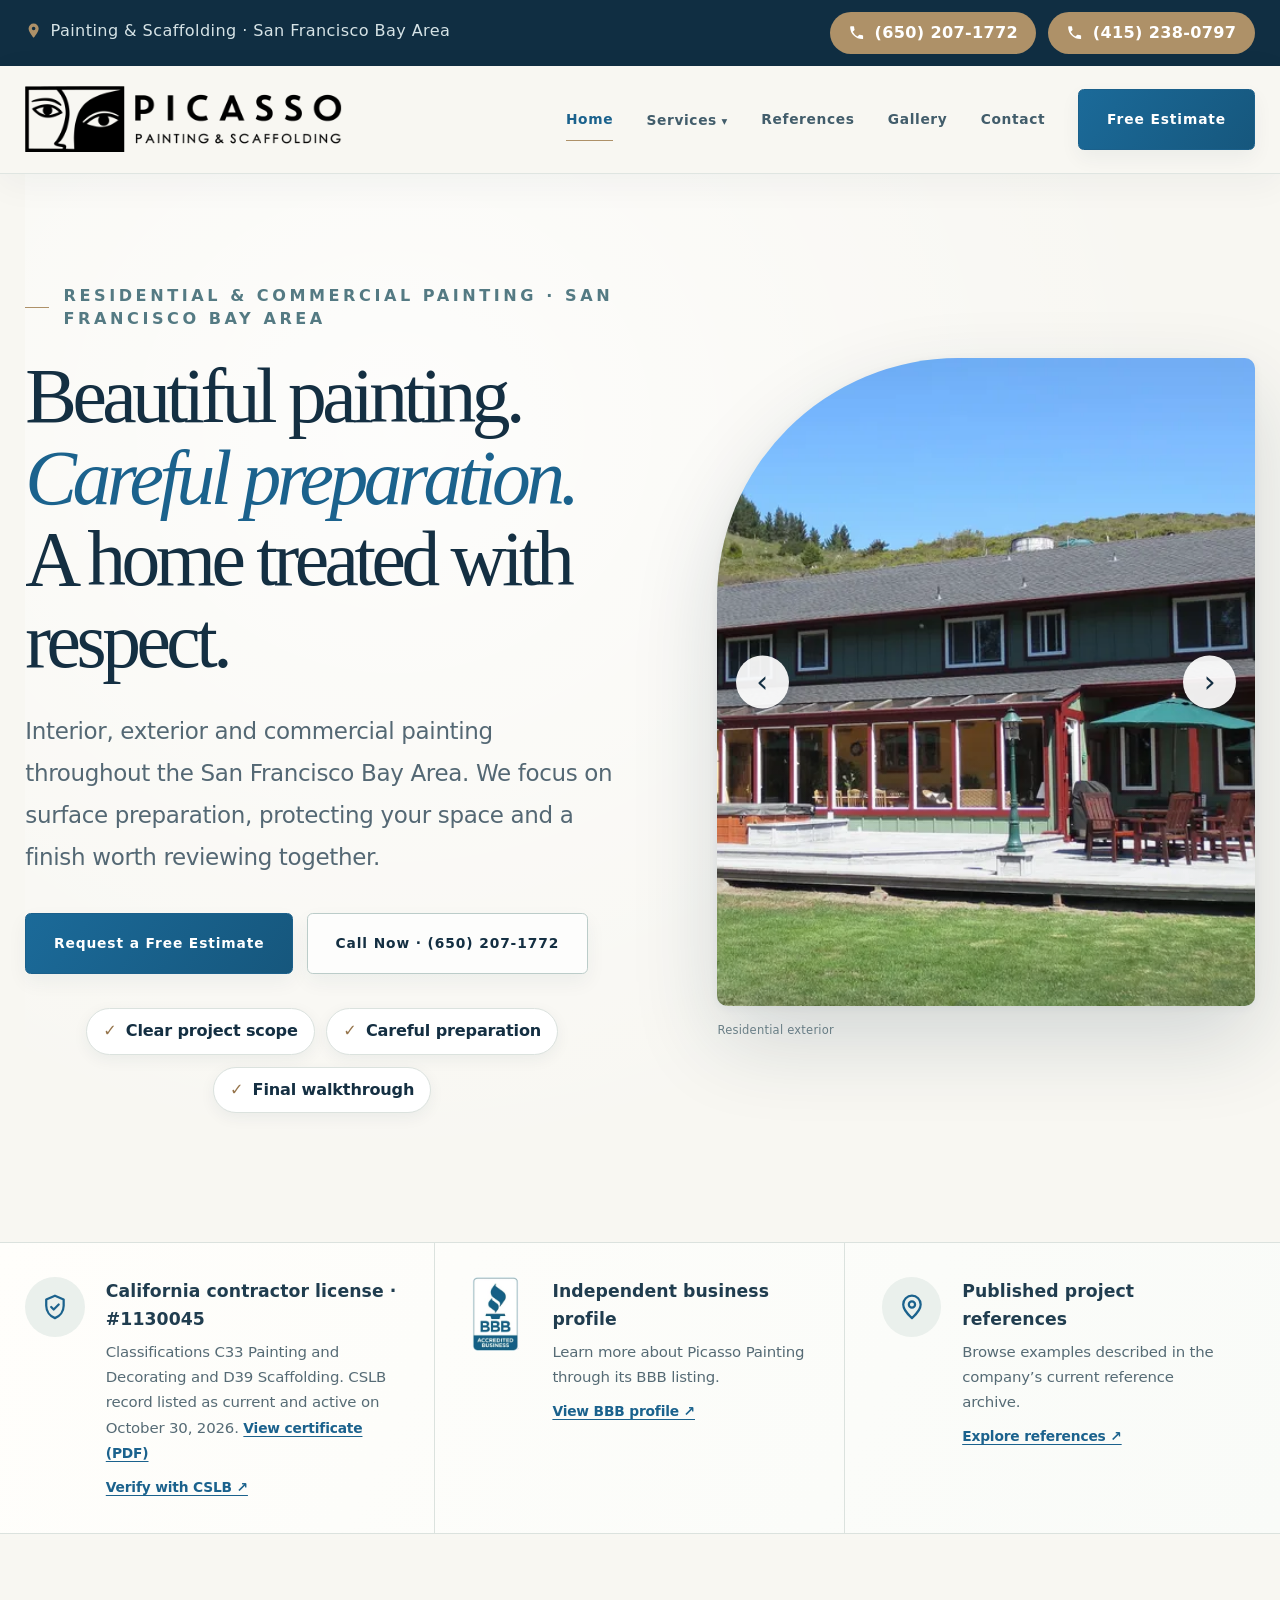
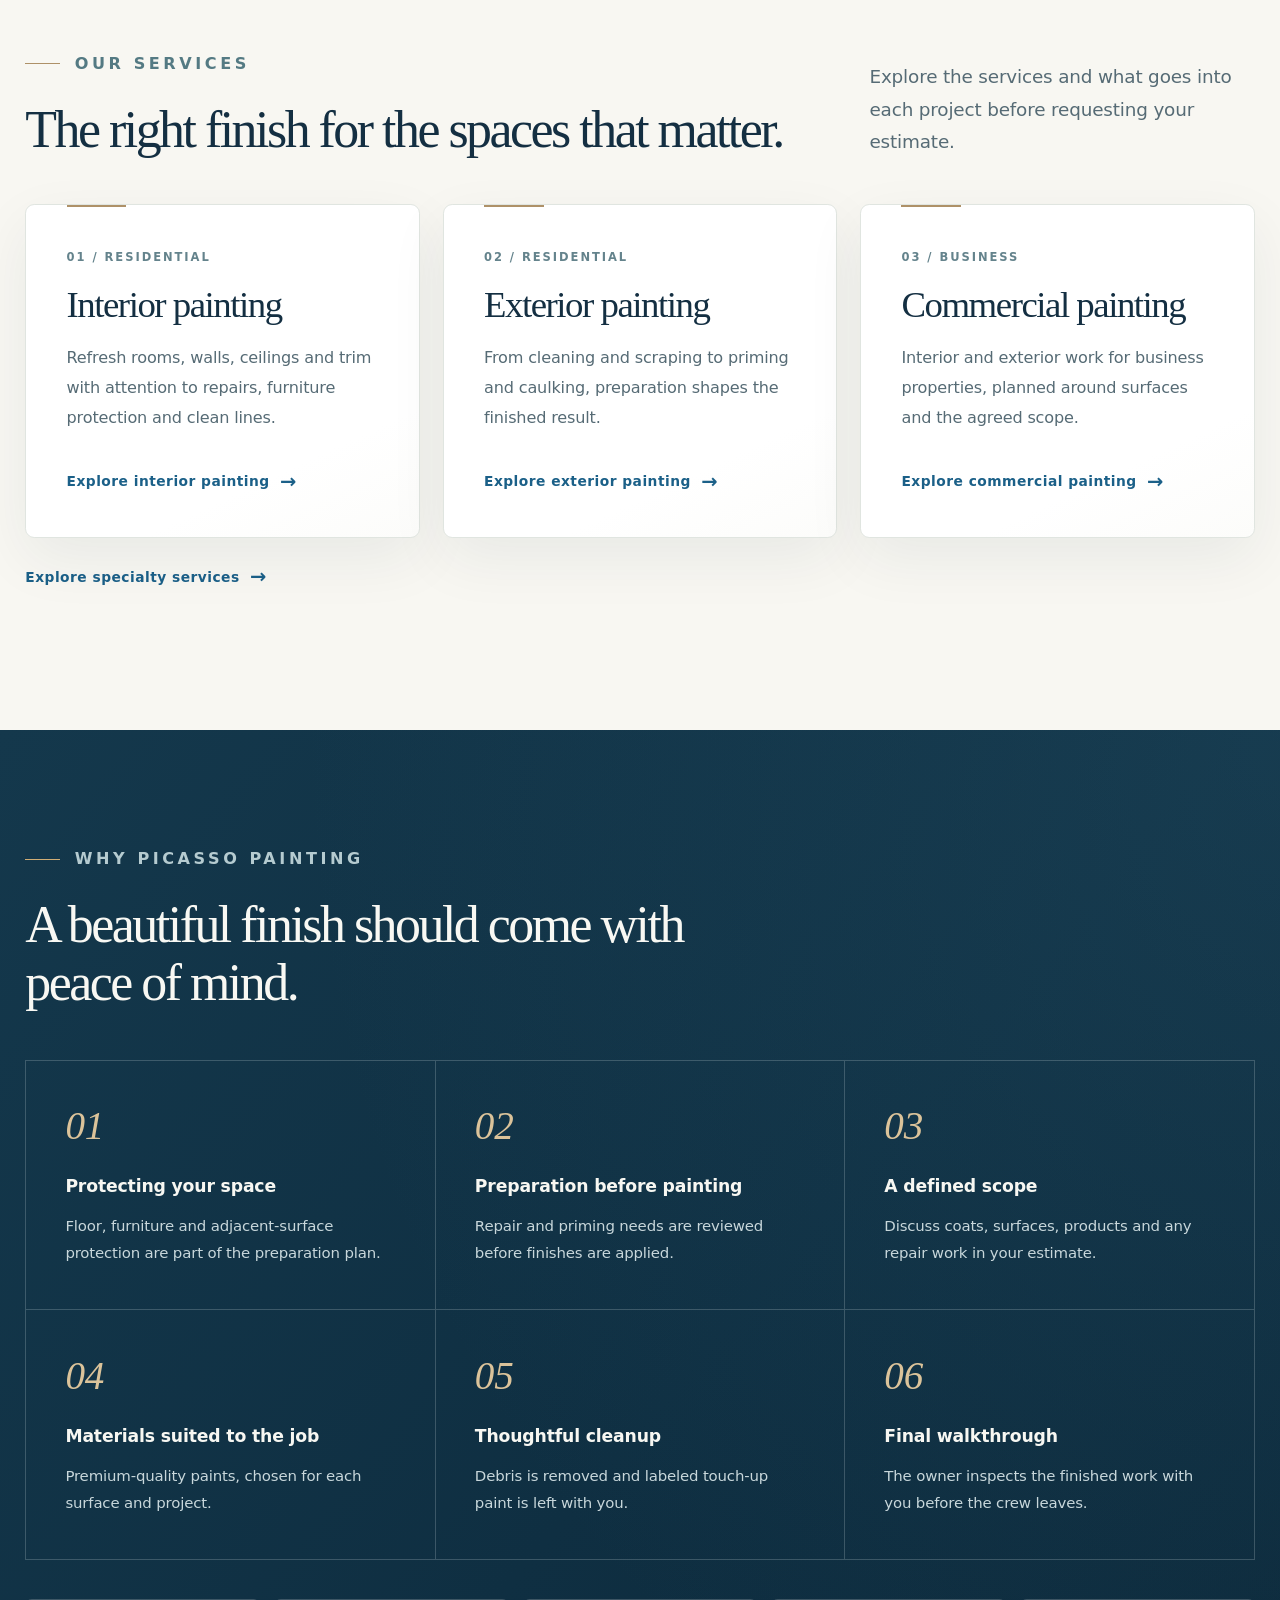
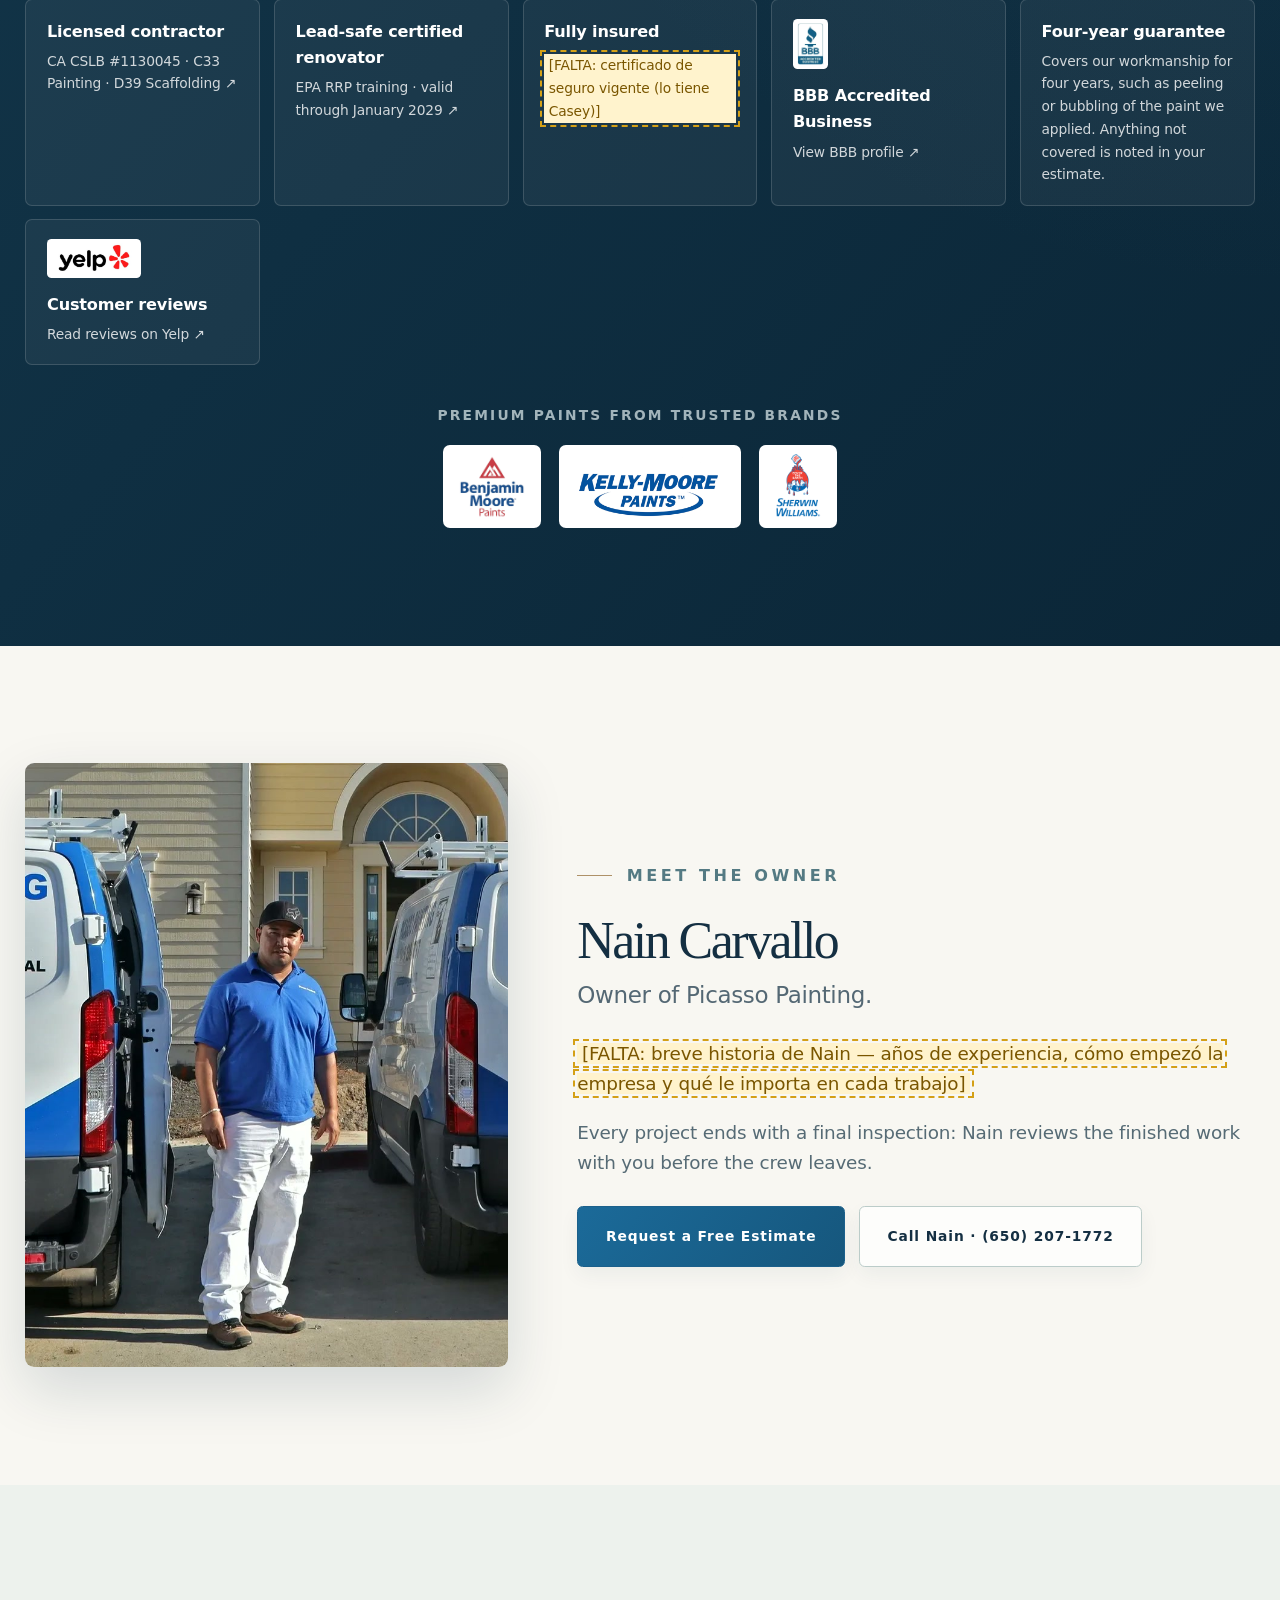
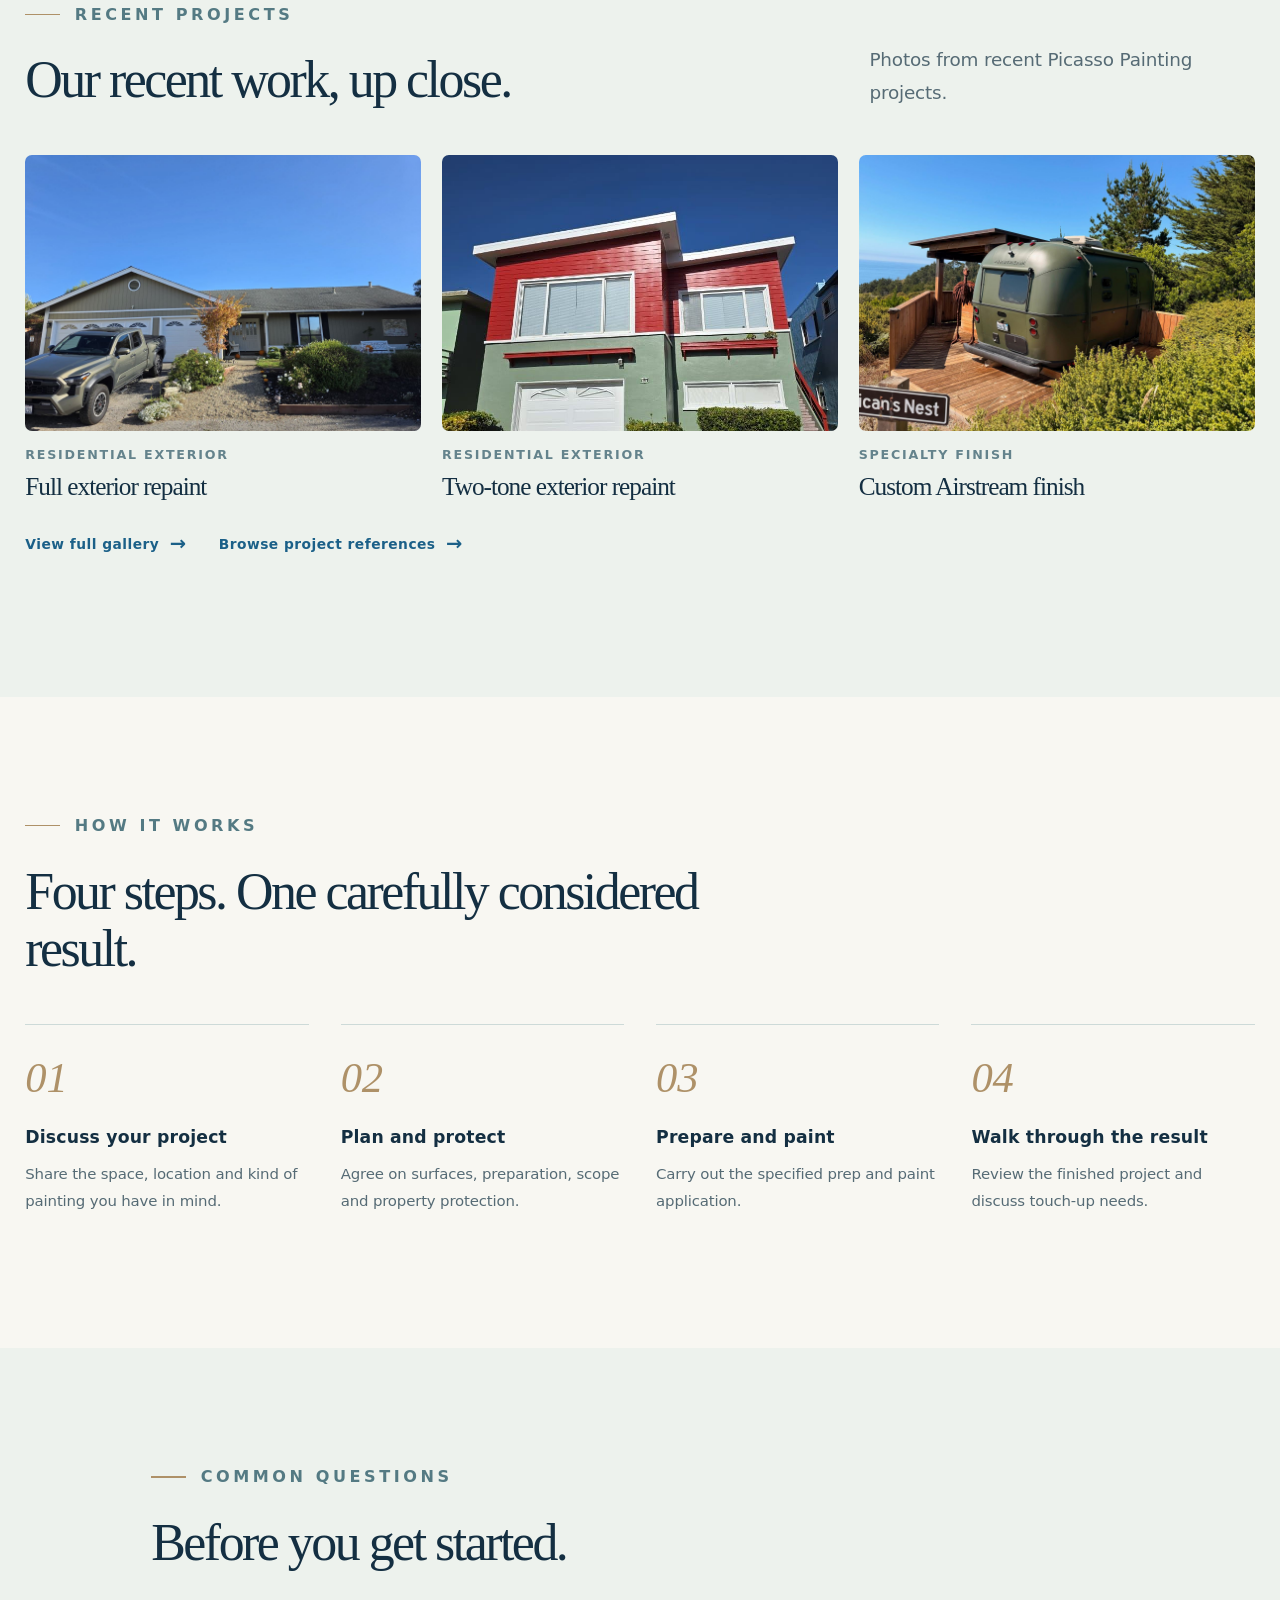
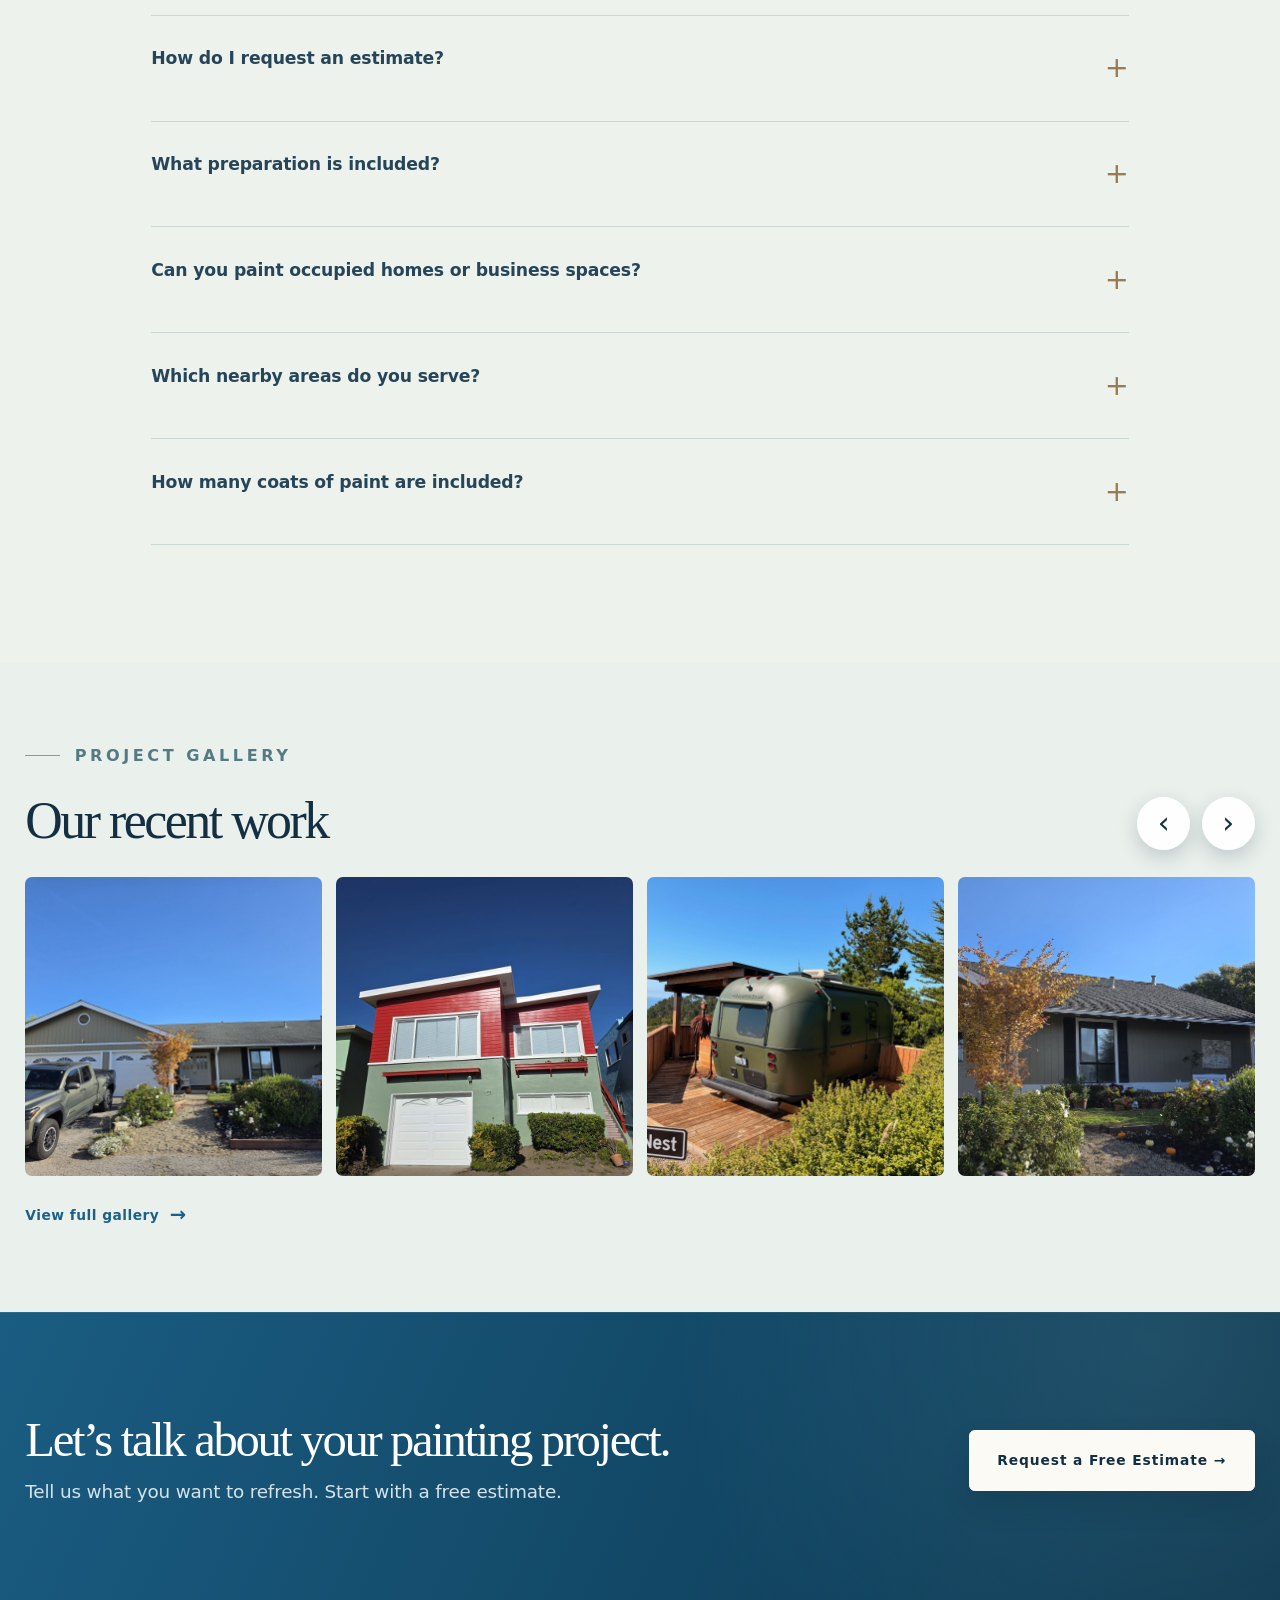
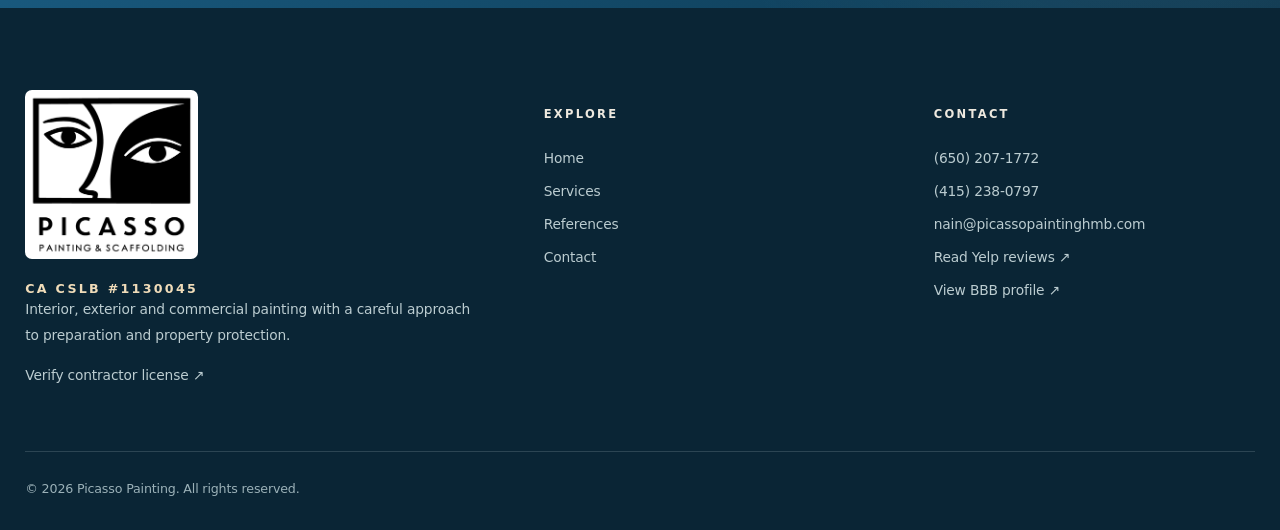
==== commit 5a73f82d: "Cambios de la reunión con Nain y certificado de plomo - Licencia y BBB confirmados; garantía de 4 añ" ====
--- a/index.html
+++ b/index.html
@@ -483,10 +483,10 @@
 <section class="wrap hero"><div><div class="eyebrow">Residential &amp; commercial painting · San Francisco Bay Area</div><h1>Beautiful painting. <em>Careful preparation.</em> A home treated with respect.</h1><p class="lead">Interior, exterior and commercial painting throughout the San Francisco Bay Area. We focus on surface preparation, protecting your space and a finish worth reviewing together.</p><div class="actions"><a class="btn primary" href="contacto.html#estimate">Request a Free Estimate</a><a class="btn outline" href="tel:+16502071772">Call Now · (650) 207-1772</a></div><div class="hero-words"><span>Clear project scope</span><span>Careful preparation</span><span>Final walkthrough</span></div></div><div><div class="hero-photo"><img src="[data-uri]" alt="Exterior de una casa de dos plantas con fachada verde, terraza y jardín" fetchpriority="high" decoding="async"></div><div class="photo-caption">Residential exterior</div></div></section>
 <section class="strip"><div class="wrap strip-inner"><div class="strip-item"><span class="strip-icon" aria-hidden="true"><svg viewBox="0 0 24 24" fill="none" stroke="currentColor" stroke-width="1.8" stroke-linecap="round" stroke-linejoin="round"><path d="M12 3l7 3v5c0 4.5-3 8.3-7 10-4-1.7-7-5.5-7-10V6l7-3z"/><path d="M9 12l2 2 4-4"/></svg></span><b>California contractor license · #1130045</b><p>Classifications C33 Painting and Decorating and D39 Scaffolding. CSLB record listed as current and active on October 30, 2026. <a href="docs/licencia-cslb-picasso-painting.pdf" target="_blank" rel="noopener">View certificate (PDF)</a></p><a href="https://www.cslb.ca.gov/OnlineServices/CheckLicenseII/LicenseDetail.aspx?LicNum=1130045" target="_blank" rel="noopener noreferrer">Verify with CSLB ↗</a></div><div class="strip-item"><img class="strip-icon strip-seal" src="img/marcas/bbb.jpg" alt="BBB Accredited Business seal" width="240" height="378"><b>Independent business profile</b><p>Learn more about Picasso Painting through its BBB listing.</p><a href="https://www.bbb.org/us/ca/moss-beach/profile/painting-contractors/picasso-painting-1116-972477" target="_blank" rel="noopener noreferrer">View BBB profile ↗</a></div><div class="strip-item"><span class="strip-icon" aria-hidden="true"><svg viewBox="0 0 24 24" fill="none" stroke="currentColor" stroke-width="1.8" stroke-linecap="round" stroke-linejoin="round"><path d="M12 21s-7-6.2-7-11a7 7 0 0 1 14 0c0 4.8-7 11-7 11z"/><circle cx="12" cy="10" r="2.5"/></svg></span><b>Published project references</b><p>Browse examples described in the company’s current reference archive.</p><a href="referencias.html">Explore references ↗</a></div></div></section>
 <section class="section"><div class="wrap"><div class="section-head"><div><div class="eyebrow">Our services</div><h2>The right finish for the spaces that matter.</h2></div><p>Explore the services and what goes into each project before requesting your estimate.</p></div><div class="cards"><article class="card"><small>01 / Residential</small><h3>Interior painting</h3><p>Refresh rooms, walls, ceilings and trim with attention to repairs, furniture protection and clean lines.</p><a class="text-link" href="servicios.html#interior">Explore interior painting</a></article><article class="card"><small>02 / Residential</small><h3>Exterior painting</h3><p>From cleaning and scraping to priming and caulking, preparation shapes the finished result.</p><a class="text-link" href="servicios.html#exterior">Explore exterior painting</a></article><article class="card"><small>03 / Business</small><h3>Commercial painting</h3><p>Interior and exterior work for business properties, planned around surfaces and the agreed scope.</p><a class="text-link" href="servicios.html#commercial">Explore commercial painting</a></article></div><p style="margin-top:20px"><a class="text-link" href="servicios.html#specialty">Explore specialty services</a></p></div></section>
-<section class="section dark"><div class="wrap"><div class="section-head"><div><div class="eyebrow">Why Picasso Painting</div><h2>A beautiful finish should come with peace of mind.</h2></div></div><div class="reasons"><div class="reason"><span class="number">01</span><b>Protecting your space</b><p>Floor, furniture and adjacent-surface protection are part of the preparation plan.</p></div><div class="reason"><span class="number">02</span><b>Preparation before painting</b><p>Repair and priming needs are reviewed before finishes are applied.</p></div><div class="reason"><span class="number">03</span><b>A defined scope</b><p>Discuss coats, surfaces, products and any repair work in your estimate.</p></div><div class="reason"><span class="number">04</span><b>Materials suited to the job</b><p>Premium-quality paints, chosen for each surface and project.</p></div><div class="reason"><span class="number">05</span><b>Thoughtful cleanup</b><p>Debris is removed and labeled touch-up paint is left with you.</p></div><div class="reason"><span class="number">06</span><b>Final walkthrough</b><p>The owner inspects the finished work with you before the crew leaves.</p></div></div><div class="trust"><a href="https://www.cslb.ca.gov/OnlineServices/CheckLicenseII/LicenseDetail.aspx?LicNum=1130045" target="_blank" rel="noopener noreferrer"><b>Licensed contractor</b><span>CA CSLB #1130045 · C33 Painting · D39 Scaffolding ↗</span><span class="falta">[CONFIRMAR: renovación de la licencia; en CSLB figura con vencimiento 31-dic-2026]</span></a><div><b>Fully insured</b><span class="falta">[FALTA: certificado de seguro vigente 2026 en PDF. El de su web actual es de 2025]</span></div><a href="https://www.bbb.org/us/ca/moss-beach/profile/painting-contractors/picasso-painting-1116-972477" target="_blank" rel="noopener noreferrer"><img class="trust-logo" src="img/marcas/bbb.jpg" alt="" width="240" height="378"><b>BBB Accredited Business</b><span>View BBB profile ↗</span><span class="falta">[CONFIRMAR: que la acreditación BBB siga vigente]</span></a><div><b>Four-year guarantee</b><span class="falta">[FALTA: términos de la garantía de 4 años — qué cubre y en qué condiciones. Debe darlos el cliente]</span></div><a href="https://www.yelp.com/biz/picasso-painting-el-granada" target="_blank" rel="noopener noreferrer"><img class="trust-logo trust-logo-wide" src="img/marcas/yelp.jpg" alt="" width="480" height="190"><b>Customer reviews</b><span>Read reviews on Yelp ↗</span></a></div><div class="brands"><p>Premium paints from trusted brands</p><div class="brand-logos"><img src="img/marcas/benjamin-moore.jpg" alt="Benjamin Moore Paints" loading="lazy"><img src="img/marcas/kelly-moore.png" alt="Kelly-Moore Paints" loading="lazy"><img src="img/marcas/sherwin-williams.webp" alt="Sherwin-Williams" loading="lazy"></div></div></div></section>
+<section class="section dark"><div class="wrap"><div class="section-head"><div><div class="eyebrow">Why Picasso Painting</div><h2>A beautiful finish should come with peace of mind.</h2></div></div><div class="reasons"><div class="reason"><span class="number">01</span><b>Protecting your space</b><p>Floor, furniture and adjacent-surface protection are part of the preparation plan.</p></div><div class="reason"><span class="number">02</span><b>Preparation before painting</b><p>Repair and priming needs are reviewed before finishes are applied.</p></div><div class="reason"><span class="number">03</span><b>A defined scope</b><p>Discuss coats, surfaces, products and any repair work in your estimate.</p></div><div class="reason"><span class="number">04</span><b>Materials suited to the job</b><p>Premium-quality paints, chosen for each surface and project.</p></div><div class="reason"><span class="number">05</span><b>Thoughtful cleanup</b><p>Debris is removed and labeled touch-up paint is left with you.</p></div><div class="reason"><span class="number">06</span><b>Final walkthrough</b><p>The owner inspects the finished work with you before the crew leaves.</p></div></div><div class="trust"><a href="https://www.cslb.ca.gov/OnlineServices/CheckLicenseII/LicenseDetail.aspx?LicNum=1130045" target="_blank" rel="noopener noreferrer"><b>Licensed contractor</b><span>CA CSLB #1130045 · C33 Painting · D39 Scaffolding ↗</span></a><a href="docs/certificado-lead-safe-epa.jpg" target="_blank" rel="noopener"><b>Lead-safe certified renovator</b><span>EPA RRP training · valid through January 2029 ↗</span></a><div><b>Fully insured</b><span class="falta">[FALTA: certificado de seguro vigente (lo tiene Casey)]</span></div><a href="https://www.bbb.org/us/ca/moss-beach/profile/painting-contractors/picasso-painting-1116-972477" target="_blank" rel="noopener noreferrer"><img class="trust-logo" src="img/marcas/bbb.jpg" alt="" width="240" height="378"><b>BBB Accredited Business</b><span>View BBB profile ↗</span></a><div><b>Four-year guarantee</b><span>Covers our workmanship for four years, such as peeling or bubbling of the paint we applied. Anything not covered is noted in your estimate.</span></div><a href="https://www.yelp.com/biz/picasso-painting-el-granada" target="_blank" rel="noopener noreferrer"><img class="trust-logo trust-logo-wide" src="img/marcas/yelp.jpg" alt="" width="480" height="190"><b>Customer reviews</b><span>Read reviews on Yelp ↗</span></a></div><div class="brands"><p>Premium paints from trusted brands</p><div class="brand-logos"><img src="img/marcas/benjamin-moore.jpg" alt="Benjamin Moore Paints" loading="lazy"><img src="img/marcas/kelly-moore.png" alt="Kelly-Moore Paints" loading="lazy"><img src="img/marcas/sherwin-williams.webp" alt="Sherwin-Williams" loading="lazy"></div></div></div></section>
 <section class="section owner" id="meet-the-owner"><div class="wrap owner-grid"><img src="img/nain.jpg" alt="Nain Carvallo, owner of Picasso Painting, next to the company vans" width="800" height="1000" loading="lazy"><div><div class="eyebrow">Meet the owner</div><h2>Nain Carvallo</h2><p class="lead">Owner of Picasso Painting.</p><p><span class="falta">[FALTA: breve historia de Nain — años de experiencia, cómo empezó la empresa y qué le importa en cada trabajo]</span></p><p>Every project ends with a final inspection: Nain reviews the finished work with you before the crew leaves.</p><div class="actions"><a class="btn primary" href="contacto.html#estimate">Request a Free Estimate</a><a class="btn outline" href="tel:+16502071772">Call Nain · (650) 207-1772</a></div></div></div></section><section class="section alt"><div class="wrap"><div class="section-head"><div><div class="eyebrow">Recent projects</div><h2>Our recent work, up close.</h2></div><p>Photos from recent Picasso Painting projects.</p></div><div class="projects"><a class="project" href="galeria.html"><img src="img/trabajos/t01.jpg" alt="Full exterior repaint by Picasso Painting" loading="lazy" decoding="async"><small>Residential exterior</small><h3>Full exterior repaint</h3></a><a class="project" href="galeria.html"><img src="img/trabajos/t02.jpg" alt="Two-tone exterior repaint by Picasso Painting" loading="lazy" decoding="async"><small>Residential exterior</small><h3>Two-tone exterior repaint</h3></a><a class="project" href="galeria.html"><img src="img/trabajos/t03.jpg" alt="Custom Airstream finish by Picasso Painting" loading="lazy" decoding="async"><small>Specialty finish</small><h3>Custom Airstream finish</h3></a></div><p style="margin-top:24px;display:flex;gap:28px;flex-wrap:wrap"><a class="text-link" href="galeria.html">View full gallery</a><a class="text-link" href="referencias.html#references">Browse project references</a></p></div></section>
 <section class="section"><div class="wrap"><div class="section-head"><div><div class="eyebrow">How it works</div><h2>Four steps. One carefully considered result.</h2></div></div><div class="process"><article><b>01</b><h3>Discuss your project</h3><p>Share the space, location and kind of painting you have in mind.</p></article><article><b>02</b><h3>Plan and protect</h3><p>Agree on surfaces, preparation, scope and property protection.</p></article><article><b>03</b><h3>Prepare and paint</h3><p>Carry out the specified prep and paint application.</p></article><article><b>04</b><h3>Walk through the result</h3><p>Review the finished project and discuss touch-up needs.</p></article></div></div></section>
-<section class="section alt"><div class="wrap"><div style="max-width:850px;margin:0 auto 35px"><div class="eyebrow">Common questions</div><h2>Before you get started.</h2></div><div class="faq"><details><summary>How do I request an estimate?</summary><p>Call us or use the contact page to share your location, property type and painting needs. Online form submissions will be available after the receiving service is connected.</p></details><details><summary>What preparation is included?</summary><p>It depends on the surfaces. Your estimate should describe necessary cleaning, repairs, caulking and priming.</p></details><details><summary>Can you paint occupied homes or business spaces?</summary><p>Tell us about access, furniture and scheduling needs so the plan can address them before work begins.</p></details><details><summary>Which nearby areas do you serve?</summary><p>We serve the San Francisco Bay Area. Share your property address when you contact us. <a class="text-link" href="contacto.html#service-area">See the service area map</a></p></details><details><summary>How many coats of paint are included?</summary><p>Coats and products should be specified in your individual estimate; they vary by project.</p></details></div></div></section></main><section class="gal-banner" data-gal-banner aria-label="Project gallery"></section><section class="cta"><div class="wrap cta-inner"><div><h2>Let’s talk about your painting project.</h2><p>Tell us what you want to refresh. Start with a free estimate.</p></div><a class="btn white" href="contacto.html#estimate">Request a Free Estimate →</a></div></section><footer class="footer"><div class="wrap"><div class="footer-grid"><div><img class="footer-logo" src="img/logo-pie.png" alt="Picasso Painting &amp; Scaffolding" width="360" height="353" loading="lazy"><div class="brand-text"><small>CA CSLB #1130045</small></div><p>Interior, exterior and commercial painting with a careful approach to preparation and property protection.</p><a href="https://www.cslb.ca.gov/OnlineServices/CheckLicenseII/LicenseDetail.aspx?LicNum=1130045" target="_blank" rel="noopener noreferrer">Verify contractor license ↗</a></div><div><h4>Explore</h4><a href="index.html">Home</a><a href="servicios.html">Services</a><a href="referencias.html">References</a><a href="contacto.html">Contact</a></div><div><h4>Contact</h4><a href="tel:+16502071772">(650) 207-1772</a><a href="tel:+14152380797">(415) 238-0797</a><a href="mailto:nain@picassopaintinghmb.com">nain@picassopaintinghmb.com</a><a href="https://www.yelp.com/biz/picasso-painting-el-granada" target="_blank" rel="noopener noreferrer">Read Yelp reviews ↗</a><a href="https://www.bbb.org/us/ca/moss-beach/profile/painting-contractors/picasso-painting-1116-972477" target="_blank" rel="noopener noreferrer">View BBB profile ↗</a></div></div><div class="footer-bottom">© 2026 Picasso Painting. All rights reserved.</div></div></footer><div class="mobile-cta"><a class="btn outline" href="tel:+16502071772">Call Now</a><a class="btn primary" href="contacto.html#estimate">Free Estimate</a></div><script>
+<section class="section alt"><div class="wrap"><div style="max-width:850px;margin:0 auto 35px"><div class="eyebrow">Common questions</div><h2>Before you get started.</h2></div><div class="faq"><details><summary>How do I request an estimate?</summary><p>Call us or use the contact page to share your location, property type and painting needs.</p></details><details><summary>What preparation is included?</summary><p>It depends on the surfaces. Your estimate describes the cleaning, repairs, caulking and priming each one needs. If we find minor wood damage, our crew can repair or replace it as part of the prep so the job keeps moving; for larger carpentry work we refer you to a professional carpenter.</p></details><details><summary>Can you paint occupied homes or business spaces?</summary><p>Tell us about access, furniture and scheduling needs so the plan can address them before work begins.</p></details><details><summary>Which nearby areas do you serve?</summary><p>We serve the San Francisco Bay Area. Share your property address when you contact us. <a class="text-link" href="contacto.html#service-area">See the service area map</a></p></details><details><summary>How many coats of paint are included?</summary><p>Our standard is one coat of primer and two coats of paint.</p></details></div></div></section></main><section class="gal-banner" data-gal-banner aria-label="Project gallery"></section><section class="cta"><div class="wrap cta-inner"><div><h2>Let’s talk about your painting project.</h2><p>Tell us what you want to refresh. Start with a free estimate.</p></div><a class="btn white" href="contacto.html#estimate">Request a Free Estimate →</a></div></section><footer class="footer"><div class="wrap"><div class="footer-grid"><div><img class="footer-logo" src="img/logo-pie.png" alt="Picasso Painting &amp; Scaffolding" width="360" height="353" loading="lazy"><div class="brand-text"><small>CA CSLB #1130045</small></div><p>Interior, exterior and commercial painting with a careful approach to preparation and property protection.</p><a href="https://www.cslb.ca.gov/OnlineServices/CheckLicenseII/LicenseDetail.aspx?LicNum=1130045" target="_blank" rel="noopener noreferrer">Verify contractor license ↗</a></div><div><h4>Explore</h4><a href="index.html">Home</a><a href="servicios.html">Services</a><a href="referencias.html">References</a><a href="contacto.html">Contact</a></div><div><h4>Contact</h4><a href="tel:+16502071772">(650) 207-1772</a><a href="tel:+14152380797">(415) 238-0797</a><a href="mailto:nain@picassopaintinghmb.com">nain@picassopaintinghmb.com</a><a href="https://www.yelp.com/biz/picasso-painting-el-granada" target="_blank" rel="noopener noreferrer">Read Yelp reviews ↗</a><a href="https://www.bbb.org/us/ca/moss-beach/profile/painting-contractors/picasso-painting-1116-972477" target="_blank" rel="noopener noreferrer">View BBB profile ↗</a></div></div><div class="footer-bottom">© 2026 Picasso Painting. All rights reserved.</div></div></footer><div class="mobile-cta"><a class="btn outline" href="tel:+16502071772">Call Now</a><a class="btn primary" href="contacto.html#estimate">Free Estimate</a></div><script>
 (function(){
 const toggle=document.querySelector('.menu'),nav=document.querySelector('.nav');
 if(toggle&&nav){toggle.addEventListener('click',()=>{const on=nav.classList.toggle('open');toggle.setAttribute('aria-expanded',String(on));});document.addEventListener('keydown',e=>{if(e.key==='Escape'){nav.classList.remove('open');toggle.setAttribute('aria-expanded','false');}});}
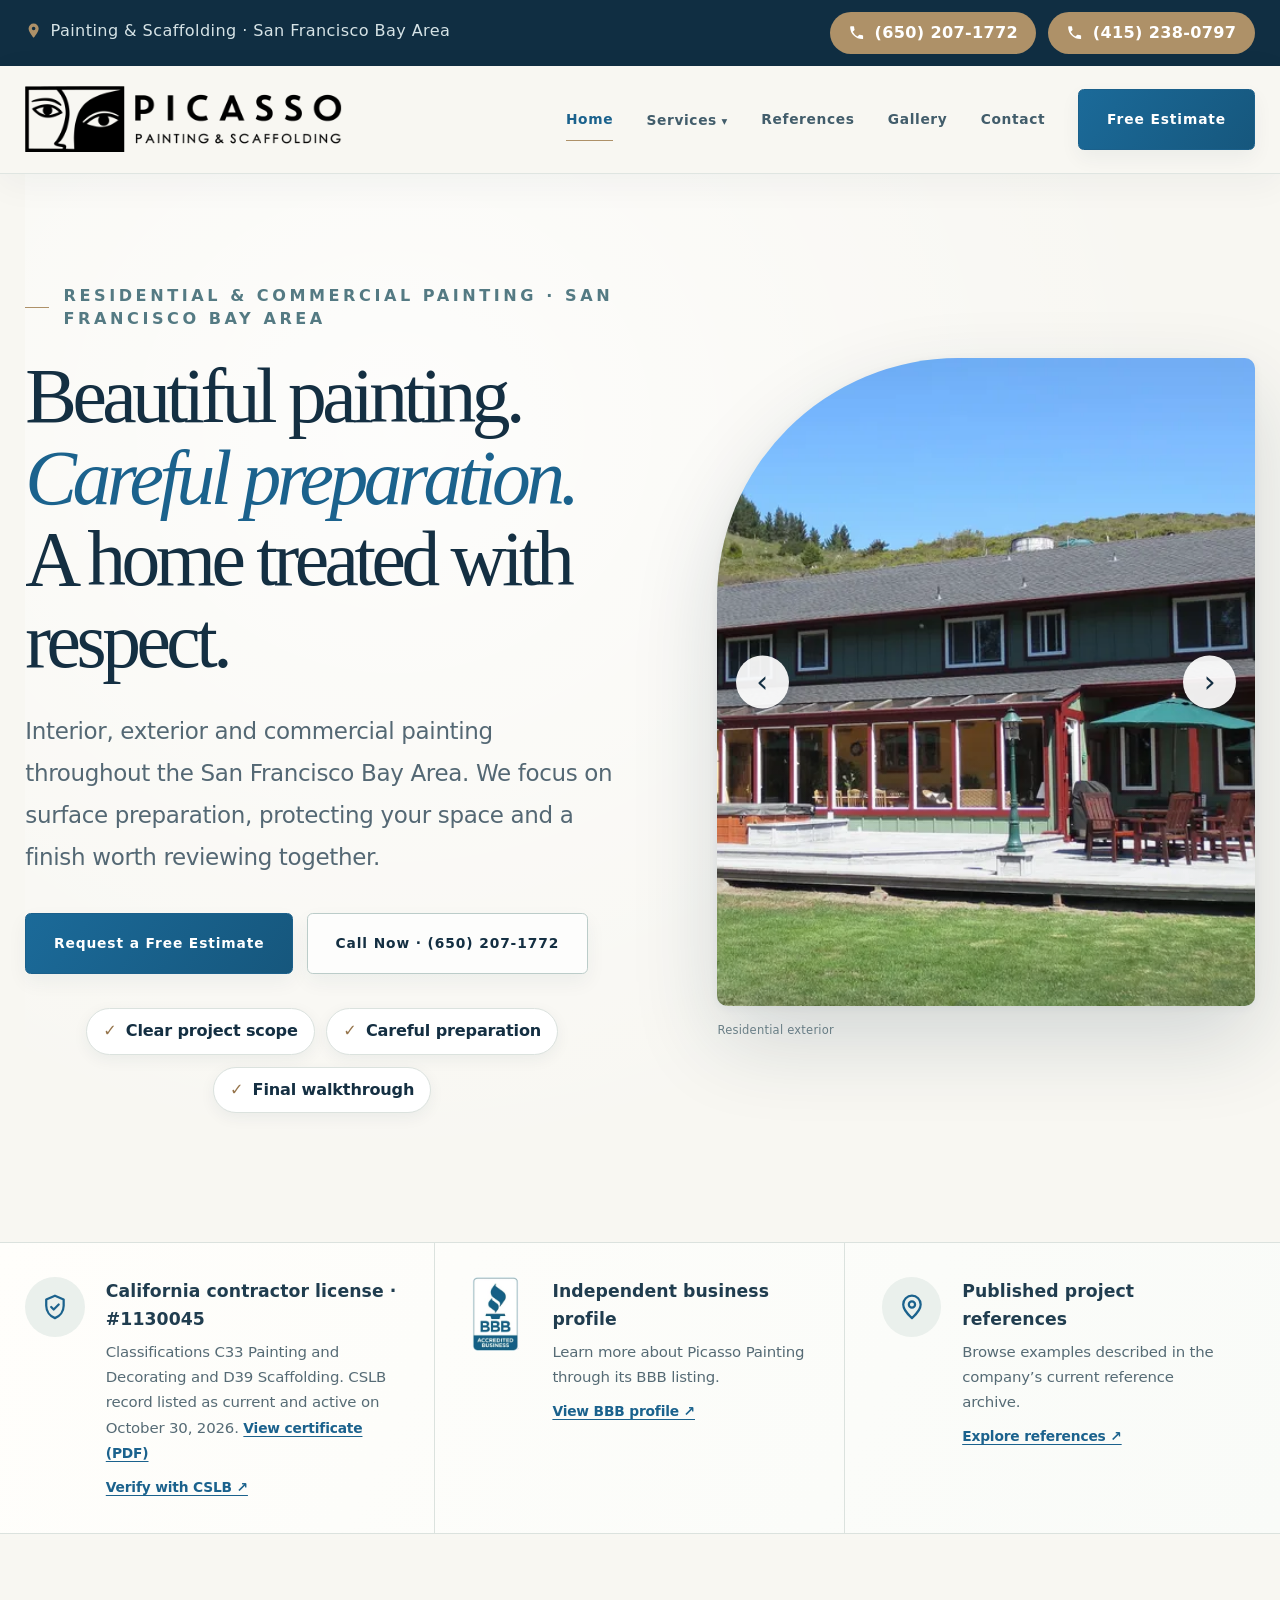
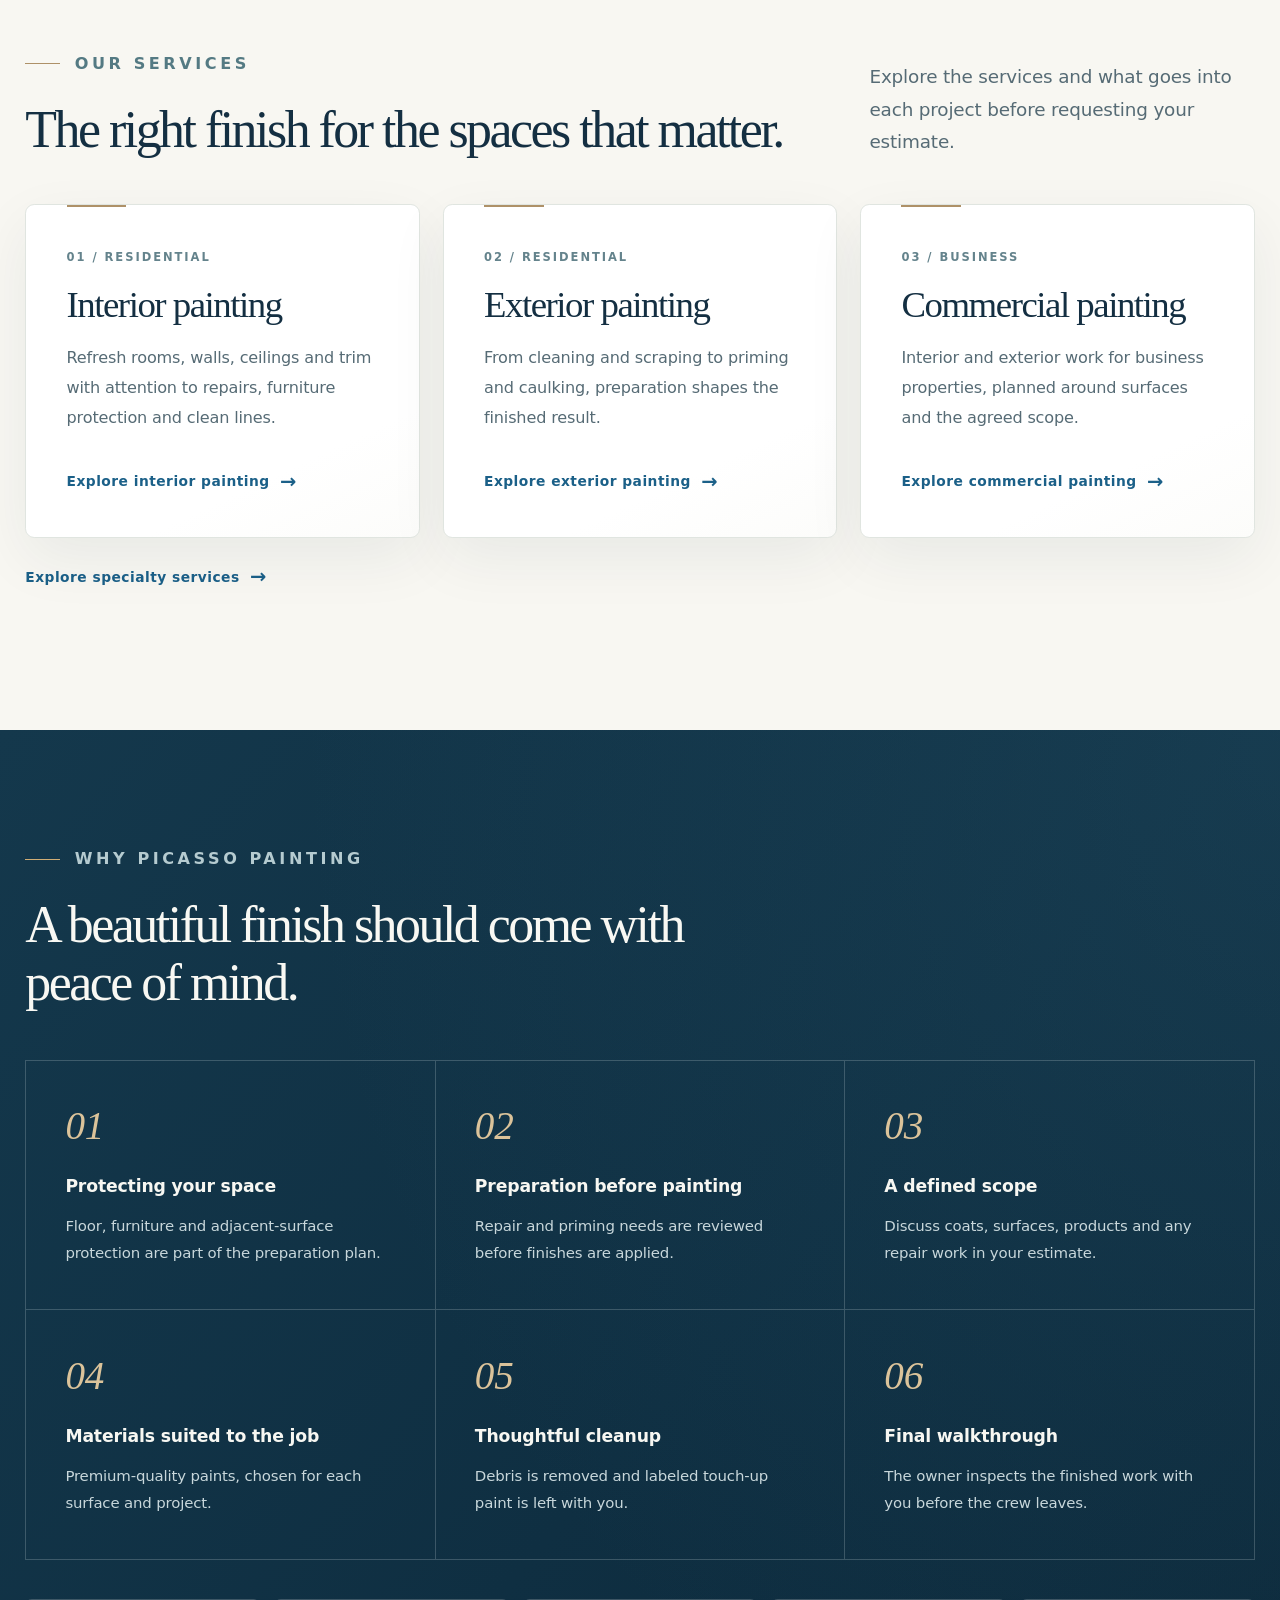
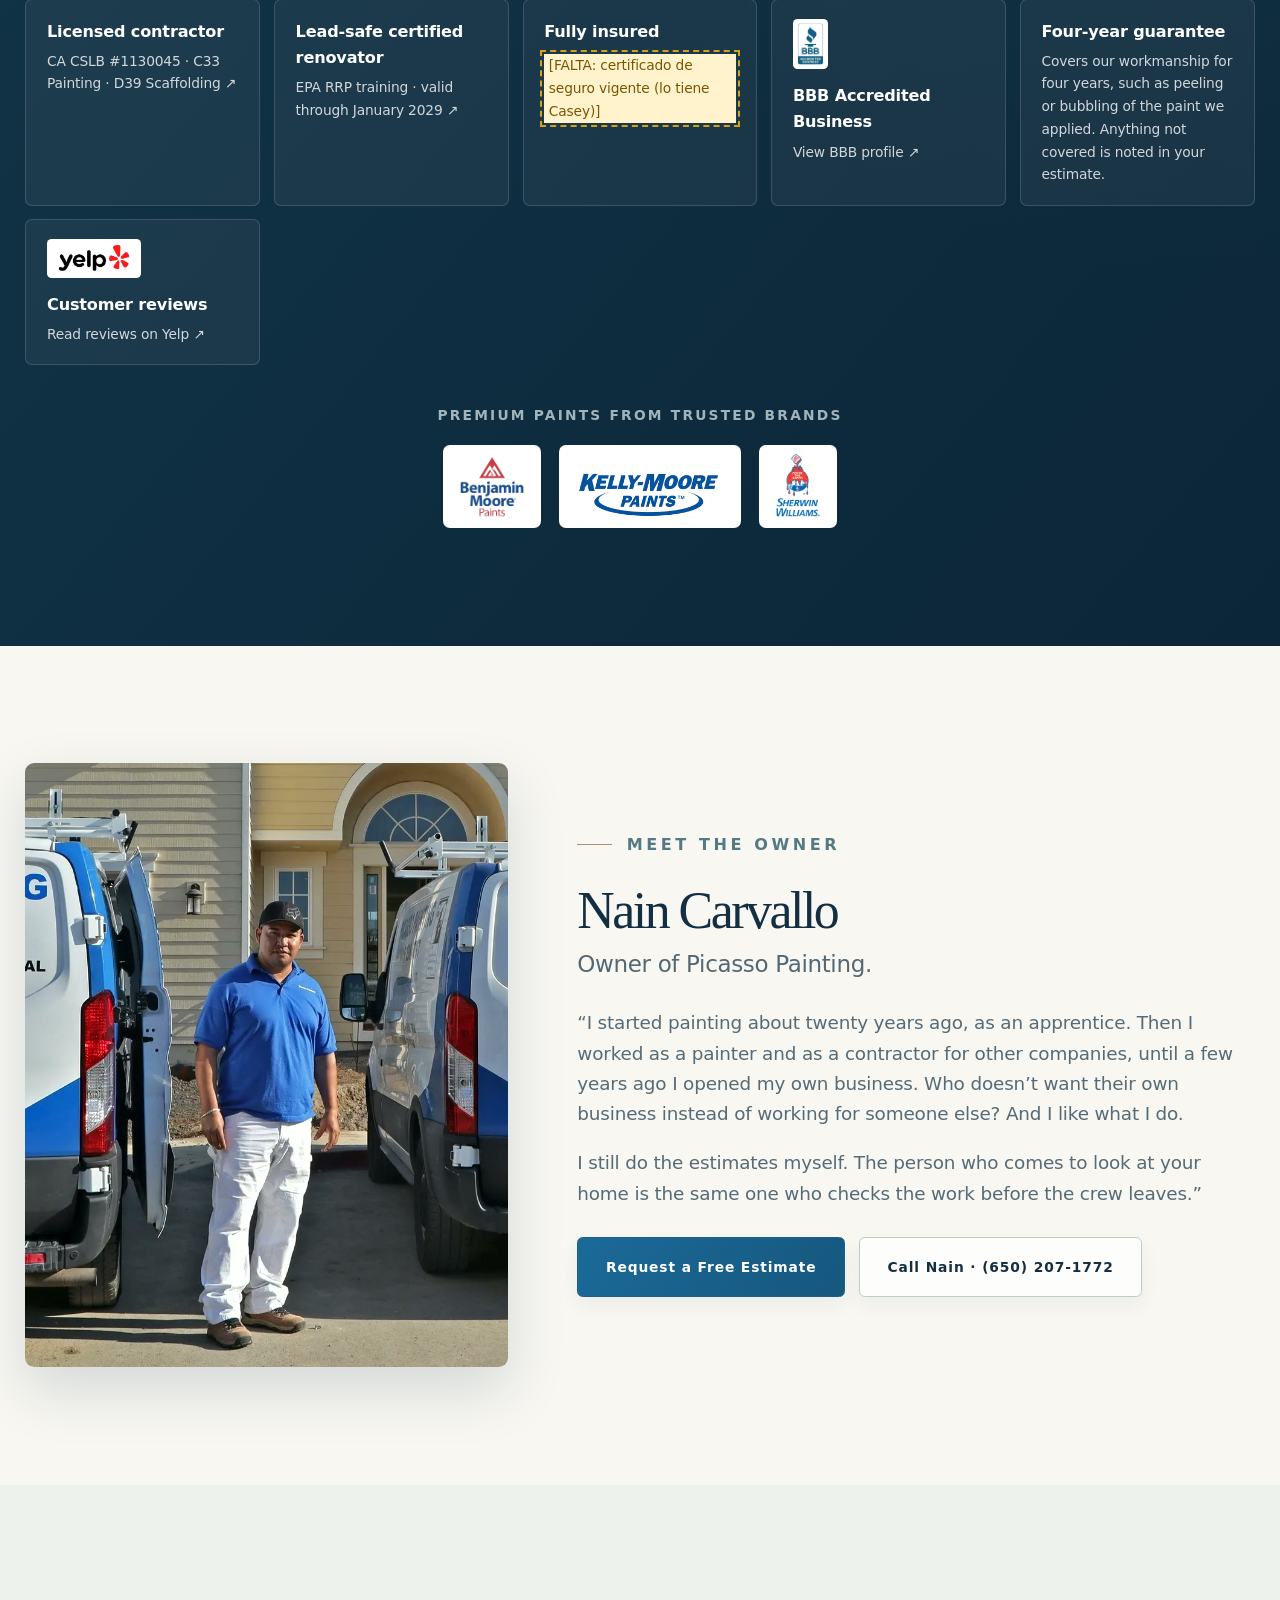
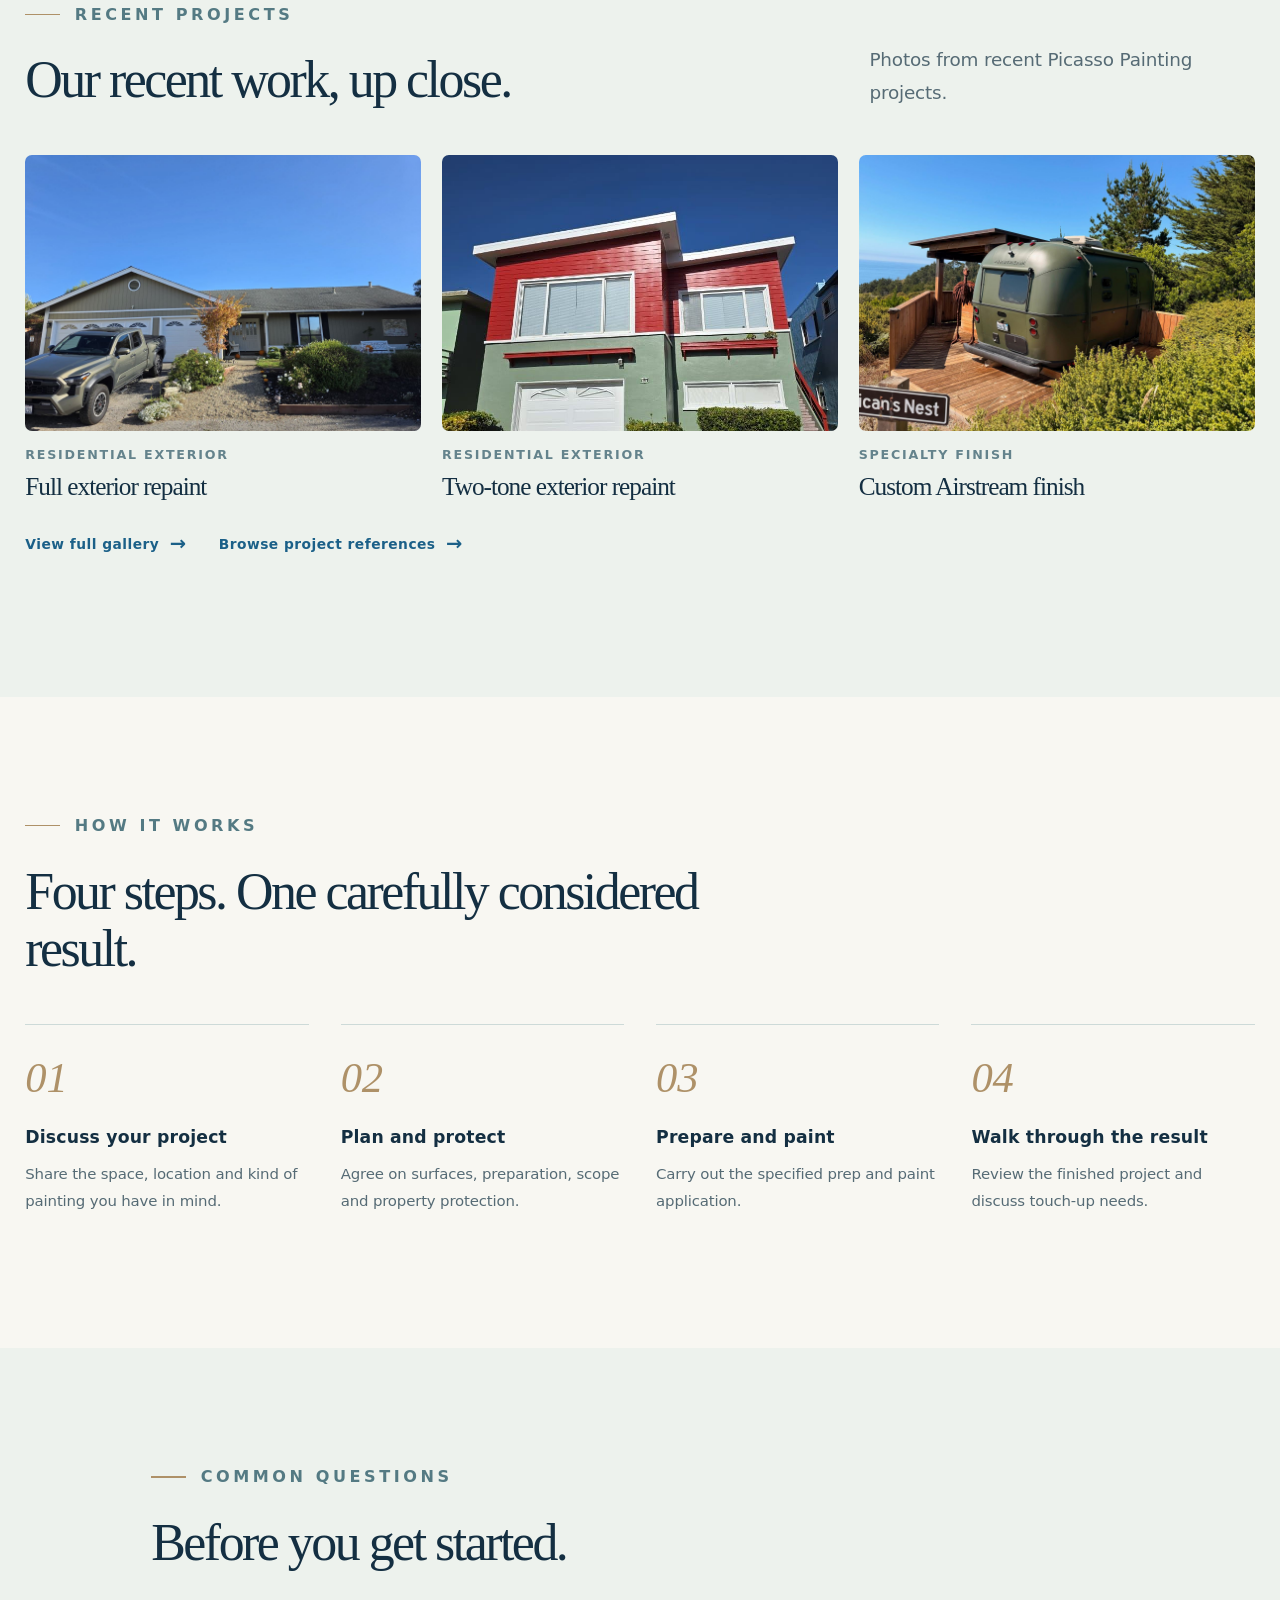
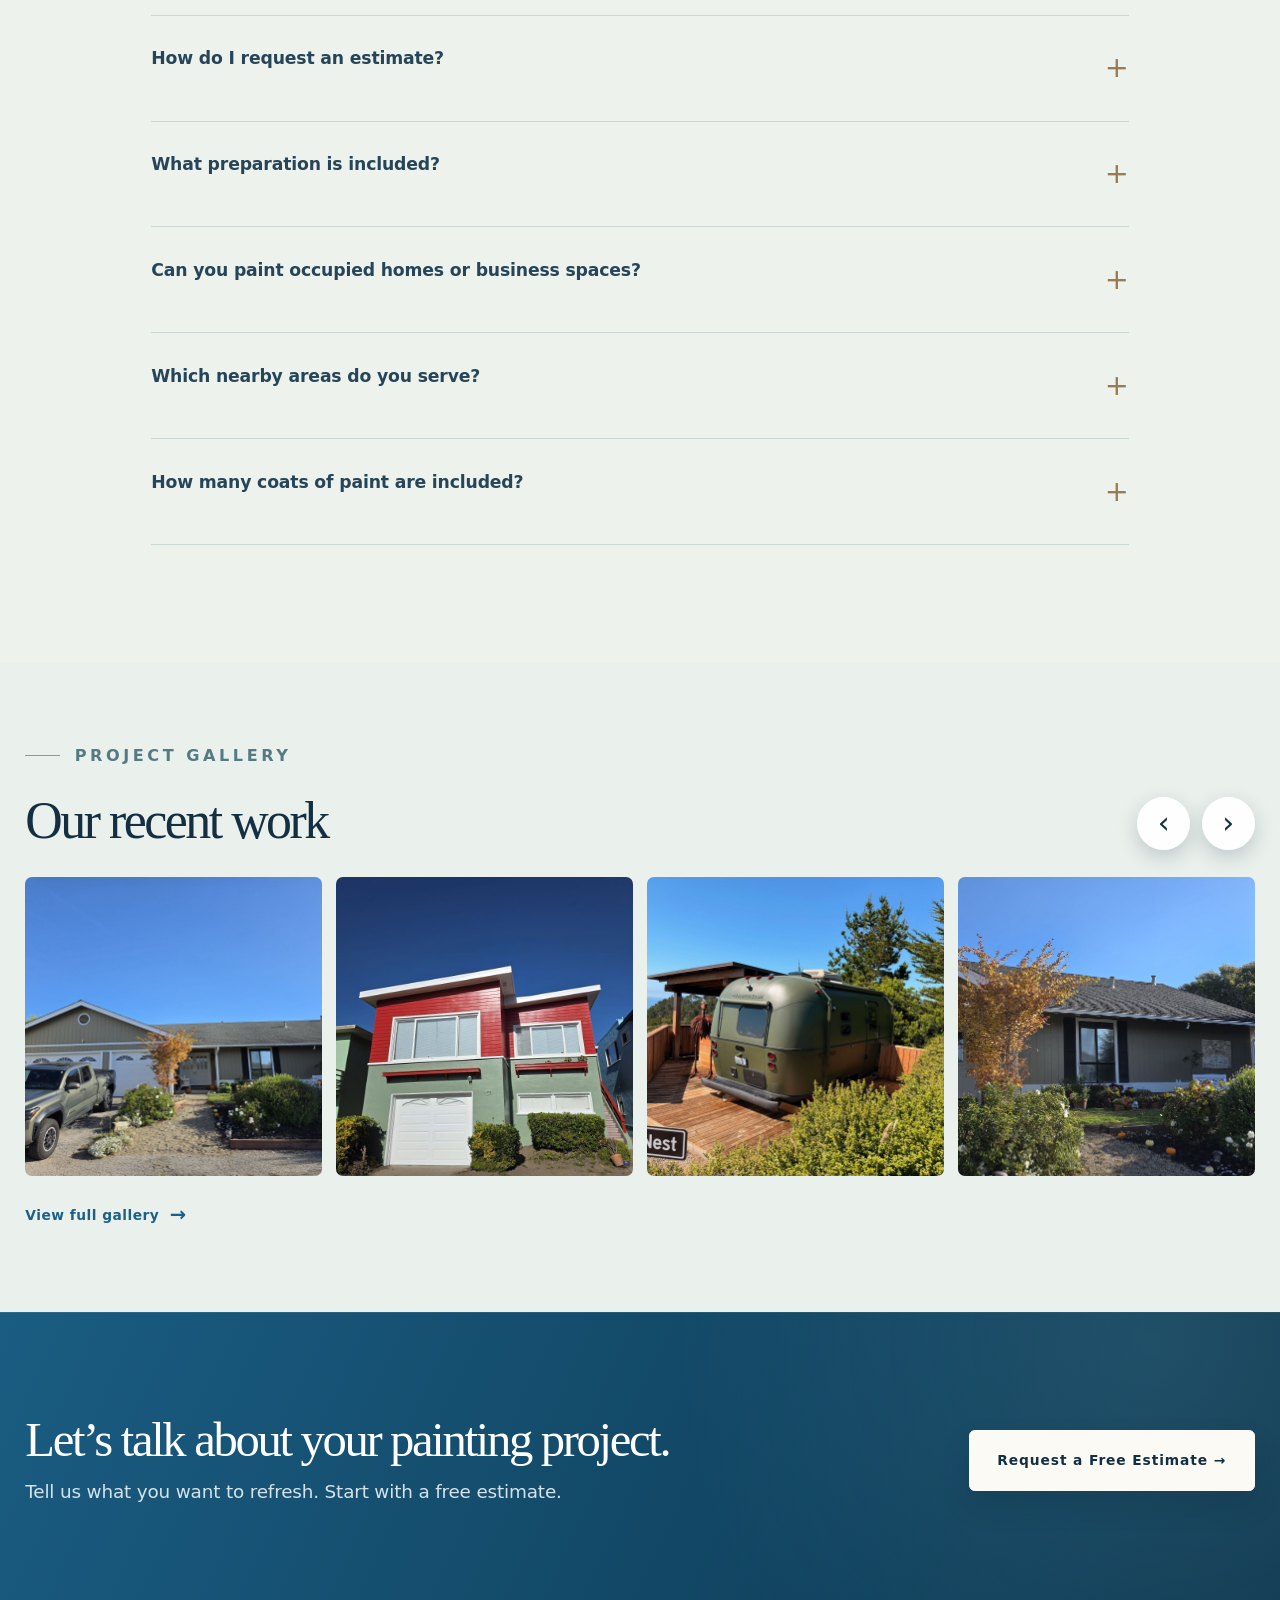
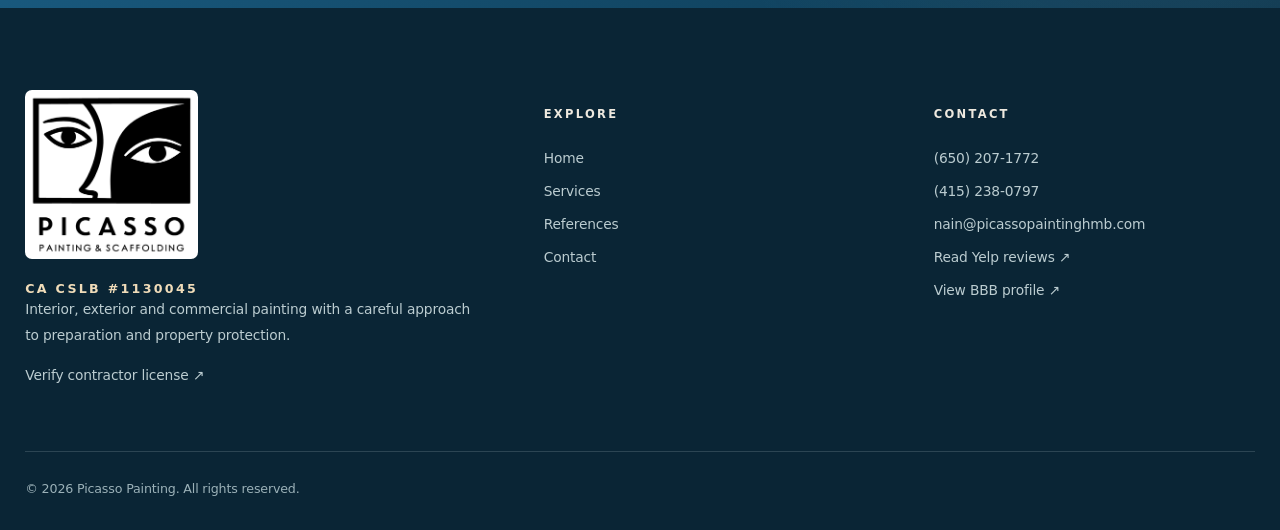
==== commit deba7b55: "Meet the Owner: historia de Nain con sus propias palabras Co-Authored-By: Claude Opus 5.5 <noreply@a" ====
--- a/index.html
+++ b/index.html
@@ -484,7 +484,7 @@
 <section class="strip"><div class="wrap strip-inner"><div class="strip-item"><span class="strip-icon" aria-hidden="true"><svg viewBox="0 0 24 24" fill="none" stroke="currentColor" stroke-width="1.8" stroke-linecap="round" stroke-linejoin="round"><path d="M12 3l7 3v5c0 4.5-3 8.3-7 10-4-1.7-7-5.5-7-10V6l7-3z"/><path d="M9 12l2 2 4-4"/></svg></span><b>California contractor license · #1130045</b><p>Classifications C33 Painting and Decorating and D39 Scaffolding. CSLB record listed as current and active on October 30, 2026. <a href="docs/licencia-cslb-picasso-painting.pdf" target="_blank" rel="noopener">View certificate (PDF)</a></p><a href="https://www.cslb.ca.gov/OnlineServices/CheckLicenseII/LicenseDetail.aspx?LicNum=1130045" target="_blank" rel="noopener noreferrer">Verify with CSLB ↗</a></div><div class="strip-item"><img class="strip-icon strip-seal" src="img/marcas/bbb.jpg" alt="BBB Accredited Business seal" width="240" height="378"><b>Independent business profile</b><p>Learn more about Picasso Painting through its BBB listing.</p><a href="https://www.bbb.org/us/ca/moss-beach/profile/painting-contractors/picasso-painting-1116-972477" target="_blank" rel="noopener noreferrer">View BBB profile ↗</a></div><div class="strip-item"><span class="strip-icon" aria-hidden="true"><svg viewBox="0 0 24 24" fill="none" stroke="currentColor" stroke-width="1.8" stroke-linecap="round" stroke-linejoin="round"><path d="M12 21s-7-6.2-7-11a7 7 0 0 1 14 0c0 4.8-7 11-7 11z"/><circle cx="12" cy="10" r="2.5"/></svg></span><b>Published project references</b><p>Browse examples described in the company’s current reference archive.</p><a href="referencias.html">Explore references ↗</a></div></div></section>
 <section class="section"><div class="wrap"><div class="section-head"><div><div class="eyebrow">Our services</div><h2>The right finish for the spaces that matter.</h2></div><p>Explore the services and what goes into each project before requesting your estimate.</p></div><div class="cards"><article class="card"><small>01 / Residential</small><h3>Interior painting</h3><p>Refresh rooms, walls, ceilings and trim with attention to repairs, furniture protection and clean lines.</p><a class="text-link" href="servicios.html#interior">Explore interior painting</a></article><article class="card"><small>02 / Residential</small><h3>Exterior painting</h3><p>From cleaning and scraping to priming and caulking, preparation shapes the finished result.</p><a class="text-link" href="servicios.html#exterior">Explore exterior painting</a></article><article class="card"><small>03 / Business</small><h3>Commercial painting</h3><p>Interior and exterior work for business properties, planned around surfaces and the agreed scope.</p><a class="text-link" href="servicios.html#commercial">Explore commercial painting</a></article></div><p style="margin-top:20px"><a class="text-link" href="servicios.html#specialty">Explore specialty services</a></p></div></section>
 <section class="section dark"><div class="wrap"><div class="section-head"><div><div class="eyebrow">Why Picasso Painting</div><h2>A beautiful finish should come with peace of mind.</h2></div></div><div class="reasons"><div class="reason"><span class="number">01</span><b>Protecting your space</b><p>Floor, furniture and adjacent-surface protection are part of the preparation plan.</p></div><div class="reason"><span class="number">02</span><b>Preparation before painting</b><p>Repair and priming needs are reviewed before finishes are applied.</p></div><div class="reason"><span class="number">03</span><b>A defined scope</b><p>Discuss coats, surfaces, products and any repair work in your estimate.</p></div><div class="reason"><span class="number">04</span><b>Materials suited to the job</b><p>Premium-quality paints, chosen for each surface and project.</p></div><div class="reason"><span class="number">05</span><b>Thoughtful cleanup</b><p>Debris is removed and labeled touch-up paint is left with you.</p></div><div class="reason"><span class="number">06</span><b>Final walkthrough</b><p>The owner inspects the finished work with you before the crew leaves.</p></div></div><div class="trust"><a href="https://www.cslb.ca.gov/OnlineServices/CheckLicenseII/LicenseDetail.aspx?LicNum=1130045" target="_blank" rel="noopener noreferrer"><b>Licensed contractor</b><span>CA CSLB #1130045 · C33 Painting · D39 Scaffolding ↗</span></a><a href="docs/certificado-lead-safe-epa.jpg" target="_blank" rel="noopener"><b>Lead-safe certified renovator</b><span>EPA RRP training · valid through January 2029 ↗</span></a><div><b>Fully insured</b><span class="falta">[FALTA: certificado de seguro vigente (lo tiene Casey)]</span></div><a href="https://www.bbb.org/us/ca/moss-beach/profile/painting-contractors/picasso-painting-1116-972477" target="_blank" rel="noopener noreferrer"><img class="trust-logo" src="img/marcas/bbb.jpg" alt="" width="240" height="378"><b>BBB Accredited Business</b><span>View BBB profile ↗</span></a><div><b>Four-year guarantee</b><span>Covers our workmanship for four years, such as peeling or bubbling of the paint we applied. Anything not covered is noted in your estimate.</span></div><a href="https://www.yelp.com/biz/picasso-painting-el-granada" target="_blank" rel="noopener noreferrer"><img class="trust-logo trust-logo-wide" src="img/marcas/yelp.jpg" alt="" width="480" height="190"><b>Customer reviews</b><span>Read reviews on Yelp ↗</span></a></div><div class="brands"><p>Premium paints from trusted brands</p><div class="brand-logos"><img src="img/marcas/benjamin-moore.jpg" alt="Benjamin Moore Paints" loading="lazy"><img src="img/marcas/kelly-moore.png" alt="Kelly-Moore Paints" loading="lazy"><img src="img/marcas/sherwin-williams.webp" alt="Sherwin-Williams" loading="lazy"></div></div></div></section>
-<section class="section owner" id="meet-the-owner"><div class="wrap owner-grid"><img src="img/nain.jpg" alt="Nain Carvallo, owner of Picasso Painting, next to the company vans" width="800" height="1000" loading="lazy"><div><div class="eyebrow">Meet the owner</div><h2>Nain Carvallo</h2><p class="lead">Owner of Picasso Painting.</p><p><span class="falta">[FALTA: breve historia de Nain — años de experiencia, cómo empezó la empresa y qué le importa en cada trabajo]</span></p><p>Every project ends with a final inspection: Nain reviews the finished work with you before the crew leaves.</p><div class="actions"><a class="btn primary" href="contacto.html#estimate">Request a Free Estimate</a><a class="btn outline" href="tel:+16502071772">Call Nain · (650) 207-1772</a></div></div></div></section><section class="section alt"><div class="wrap"><div class="section-head"><div><div class="eyebrow">Recent projects</div><h2>Our recent work, up close.</h2></div><p>Photos from recent Picasso Painting projects.</p></div><div class="projects"><a class="project" href="galeria.html"><img src="img/trabajos/t01.jpg" alt="Full exterior repaint by Picasso Painting" loading="lazy" decoding="async"><small>Residential exterior</small><h3>Full exterior repaint</h3></a><a class="project" href="galeria.html"><img src="img/trabajos/t02.jpg" alt="Two-tone exterior repaint by Picasso Painting" loading="lazy" decoding="async"><small>Residential exterior</small><h3>Two-tone exterior repaint</h3></a><a class="project" href="galeria.html"><img src="img/trabajos/t03.jpg" alt="Custom Airstream finish by Picasso Painting" loading="lazy" decoding="async"><small>Specialty finish</small><h3>Custom Airstream finish</h3></a></div><p style="margin-top:24px;display:flex;gap:28px;flex-wrap:wrap"><a class="text-link" href="galeria.html">View full gallery</a><a class="text-link" href="referencias.html#references">Browse project references</a></p></div></section>
+<section class="section owner" id="meet-the-owner"><div class="wrap owner-grid"><img src="img/nain.jpg" alt="Nain Carvallo, owner of Picasso Painting, next to the company vans" width="800" height="1000" loading="lazy"><div><div class="eyebrow">Meet the owner</div><h2>Nain Carvallo</h2><p class="lead">Owner of Picasso Painting.</p><p>“I started painting about twenty years ago, as an apprentice. Then I worked as a painter and as a contractor for other companies, until a few years ago I opened my own business. Who doesn’t want their own business instead of working for someone else? And I like what I do.</p><p>I still do the estimates myself. The person who comes to look at your home is the same one who checks the work before the crew leaves.”</p><div class="actions"><a class="btn primary" href="contacto.html#estimate">Request a Free Estimate</a><a class="btn outline" href="tel:+16502071772">Call Nain · (650) 207-1772</a></div></div></div></section><section class="section alt"><div class="wrap"><div class="section-head"><div><div class="eyebrow">Recent projects</div><h2>Our recent work, up close.</h2></div><p>Photos from recent Picasso Painting projects.</p></div><div class="projects"><a class="project" href="galeria.html"><img src="img/trabajos/t01.jpg" alt="Full exterior repaint by Picasso Painting" loading="lazy" decoding="async"><small>Residential exterior</small><h3>Full exterior repaint</h3></a><a class="project" href="galeria.html"><img src="img/trabajos/t02.jpg" alt="Two-tone exterior repaint by Picasso Painting" loading="lazy" decoding="async"><small>Residential exterior</small><h3>Two-tone exterior repaint</h3></a><a class="project" href="galeria.html"><img src="img/trabajos/t03.jpg" alt="Custom Airstream finish by Picasso Painting" loading="lazy" decoding="async"><small>Specialty finish</small><h3>Custom Airstream finish</h3></a></div><p style="margin-top:24px;display:flex;gap:28px;flex-wrap:wrap"><a class="text-link" href="galeria.html">View full gallery</a><a class="text-link" href="referencias.html#references">Browse project references</a></p></div></section>
 <section class="section"><div class="wrap"><div class="section-head"><div><div class="eyebrow">How it works</div><h2>Four steps. One carefully considered result.</h2></div></div><div class="process"><article><b>01</b><h3>Discuss your project</h3><p>Share the space, location and kind of painting you have in mind.</p></article><article><b>02</b><h3>Plan and protect</h3><p>Agree on surfaces, preparation, scope and property protection.</p></article><article><b>03</b><h3>Prepare and paint</h3><p>Carry out the specified prep and paint application.</p></article><article><b>04</b><h3>Walk through the result</h3><p>Review the finished project and discuss touch-up needs.</p></article></div></div></section>
 <section class="section alt"><div class="wrap"><div style="max-width:850px;margin:0 auto 35px"><div class="eyebrow">Common questions</div><h2>Before you get started.</h2></div><div class="faq"><details><summary>How do I request an estimate?</summary><p>Call us or use the contact page to share your location, property type and painting needs.</p></details><details><summary>What preparation is included?</summary><p>It depends on the surfaces. Your estimate describes the cleaning, repairs, caulking and priming each one needs. If we find minor wood damage, our crew can repair or replace it as part of the prep so the job keeps moving; for larger carpentry work we refer you to a professional carpenter.</p></details><details><summary>Can you paint occupied homes or business spaces?</summary><p>Tell us about access, furniture and scheduling needs so the plan can address them before work begins.</p></details><details><summary>Which nearby areas do you serve?</summary><p>We serve the San Francisco Bay Area. Share your property address when you contact us. <a class="text-link" href="contacto.html#service-area">See the service area map</a></p></details><details><summary>How many coats of paint are included?</summary><p>Our standard is one coat of primer and two coats of paint.</p></details></div></div></section></main><section class="gal-banner" data-gal-banner aria-label="Project gallery"></section><section class="cta"><div class="wrap cta-inner"><div><h2>Let’s talk about your painting project.</h2><p>Tell us what you want to refresh. Start with a free estimate.</p></div><a class="btn white" href="contacto.html#estimate">Request a Free Estimate →</a></div></section><footer class="footer"><div class="wrap"><div class="footer-grid"><div><img class="footer-logo" src="img/logo-pie.png" alt="Picasso Painting &amp; Scaffolding" width="360" height="353" loading="lazy"><div class="brand-text"><small>CA CSLB #1130045</small></div><p>Interior, exterior and commercial painting with a careful approach to preparation and property protection.</p><a href="https://www.cslb.ca.gov/OnlineServices/CheckLicenseII/LicenseDetail.aspx?LicNum=1130045" target="_blank" rel="noopener noreferrer">Verify contractor license ↗</a></div><div><h4>Explore</h4><a href="index.html">Home</a><a href="servicios.html">Services</a><a href="referencias.html">References</a><a href="contacto.html">Contact</a></div><div><h4>Contact</h4><a href="tel:+16502071772">(650) 207-1772</a><a href="tel:+14152380797">(415) 238-0797</a><a href="mailto:nain@picassopaintinghmb.com">nain@picassopaintinghmb.com</a><a href="https://www.yelp.com/biz/picasso-painting-el-granada" target="_blank" rel="noopener noreferrer">Read Yelp reviews ↗</a><a href="https://www.bbb.org/us/ca/moss-beach/profile/painting-contractors/picasso-painting-1116-972477" target="_blank" rel="noopener noreferrer">View BBB profile ↗</a></div></div><div class="footer-bottom">© 2026 Picasso Painting. All rights reserved.</div></div></footer><div class="mobile-cta"><a class="btn outline" href="tel:+16502071772">Call Now</a><a class="btn primary" href="contacto.html#estimate">Free Estimate</a></div><script>
 (function(){
